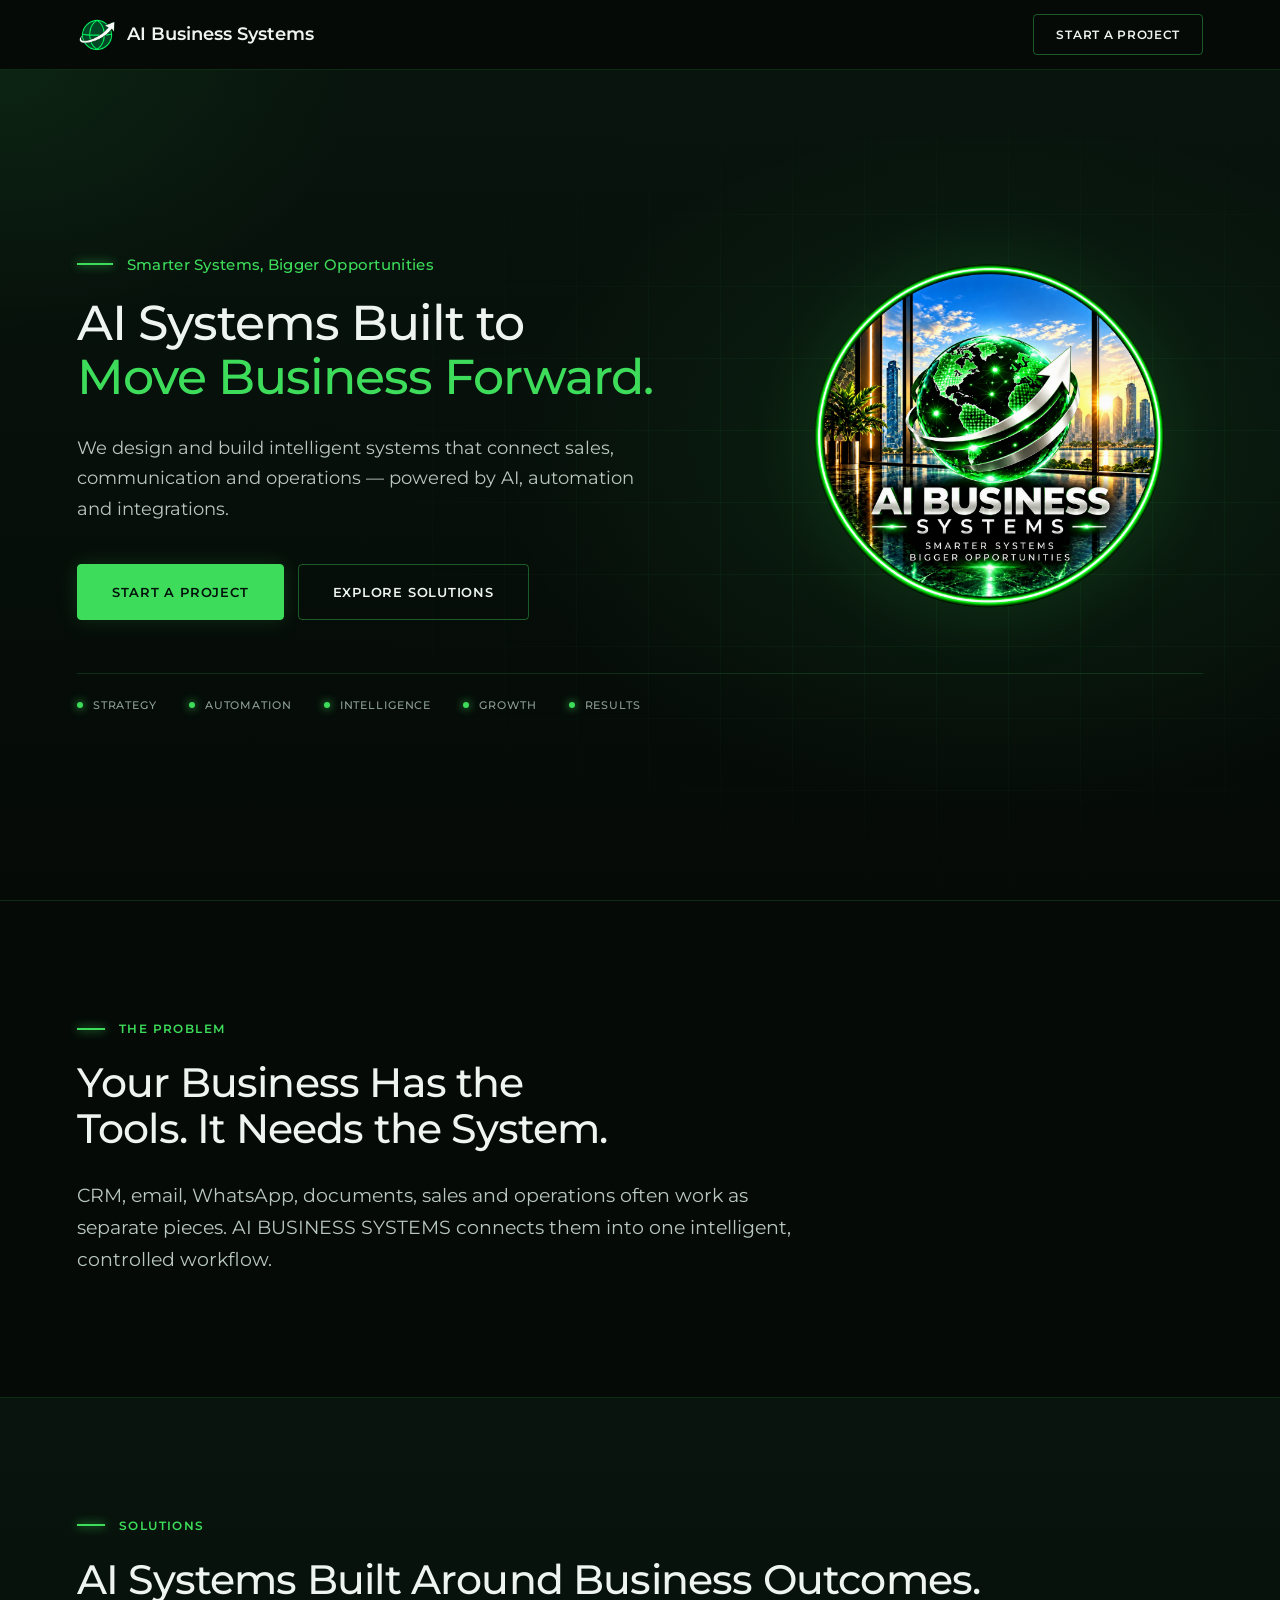
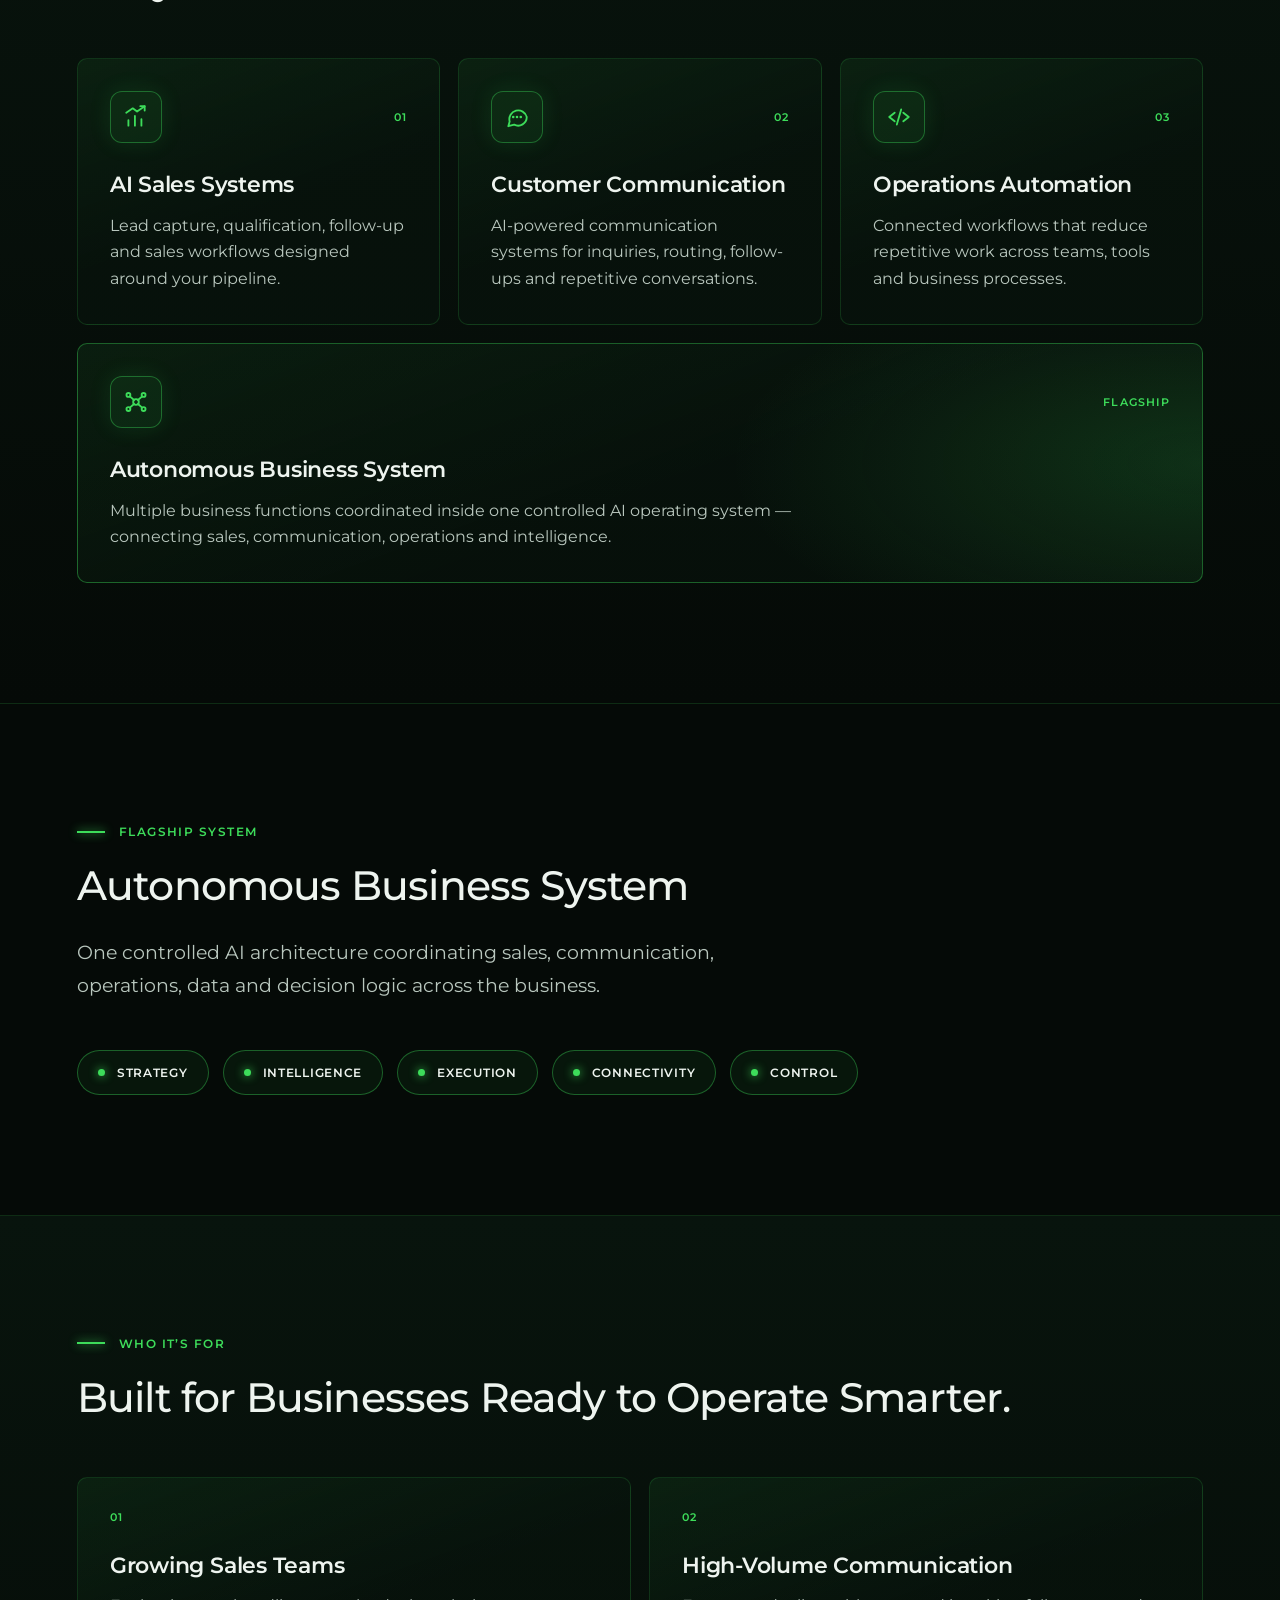
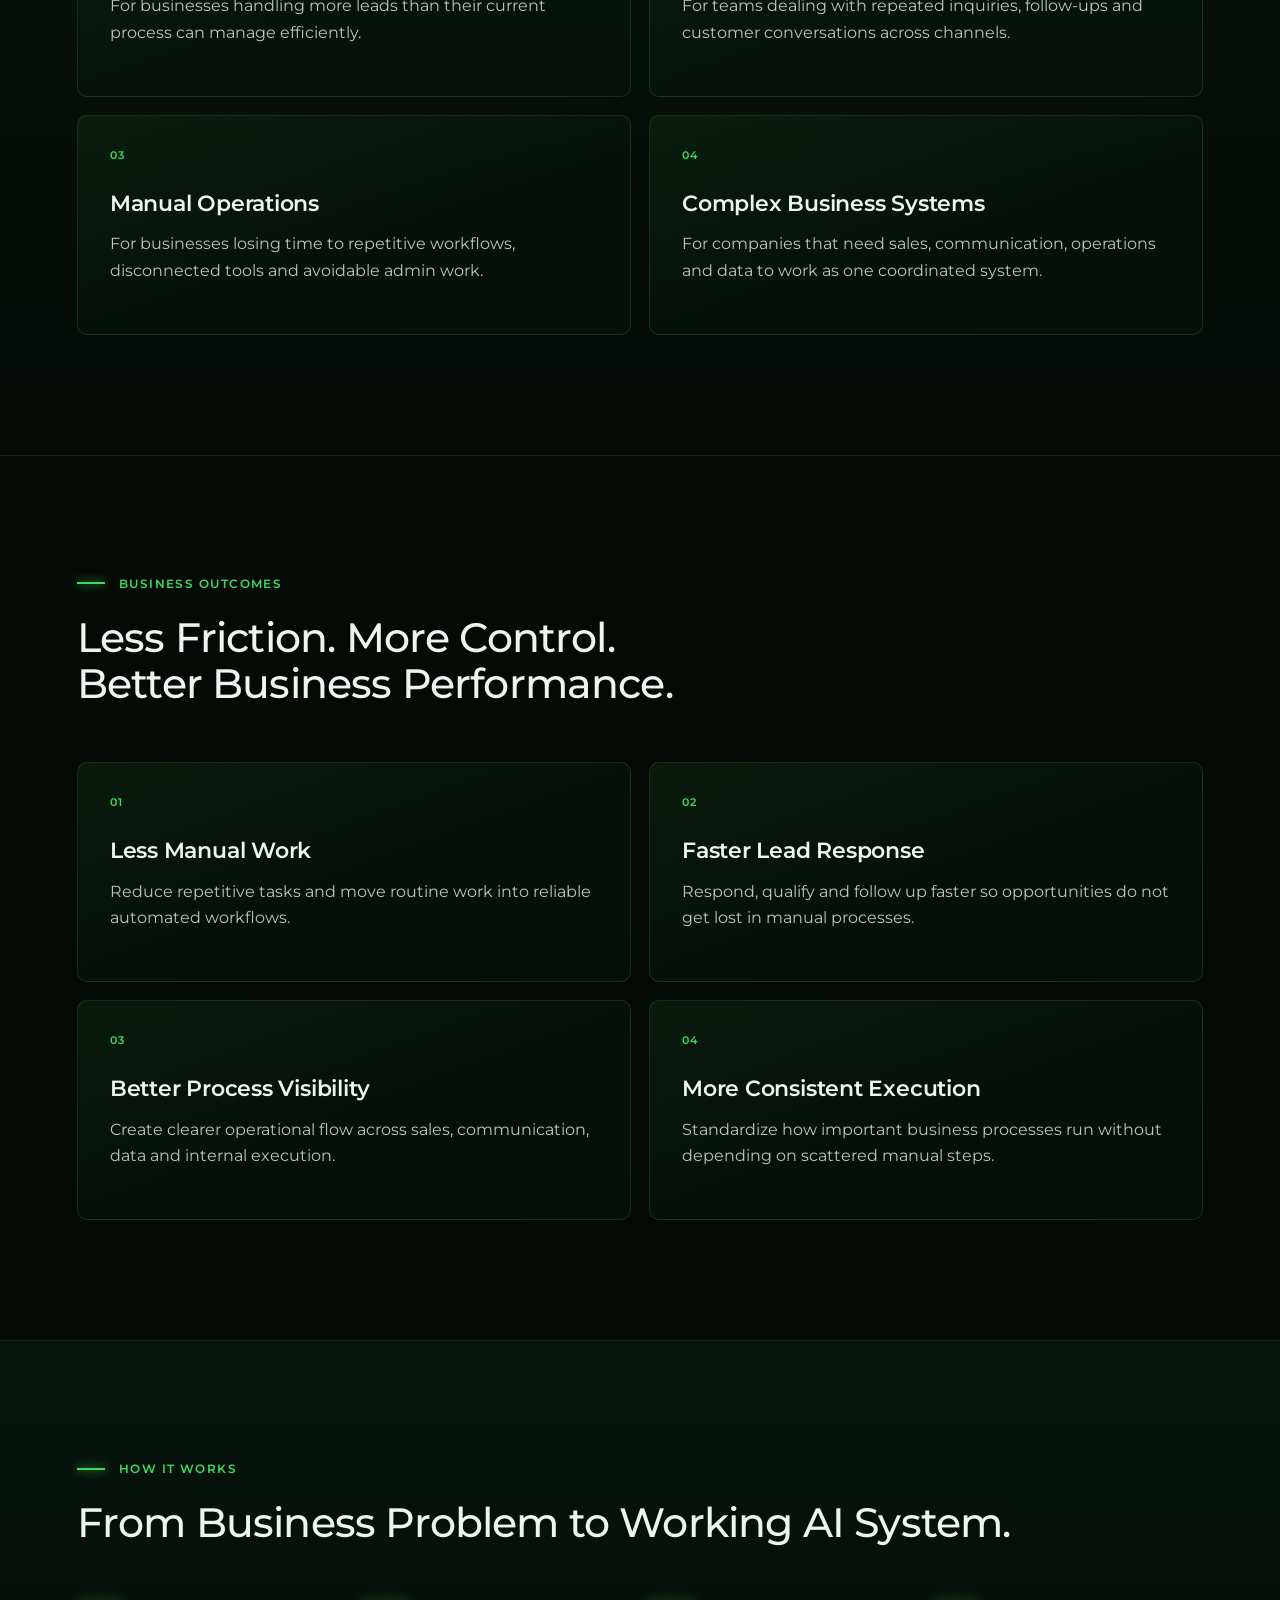
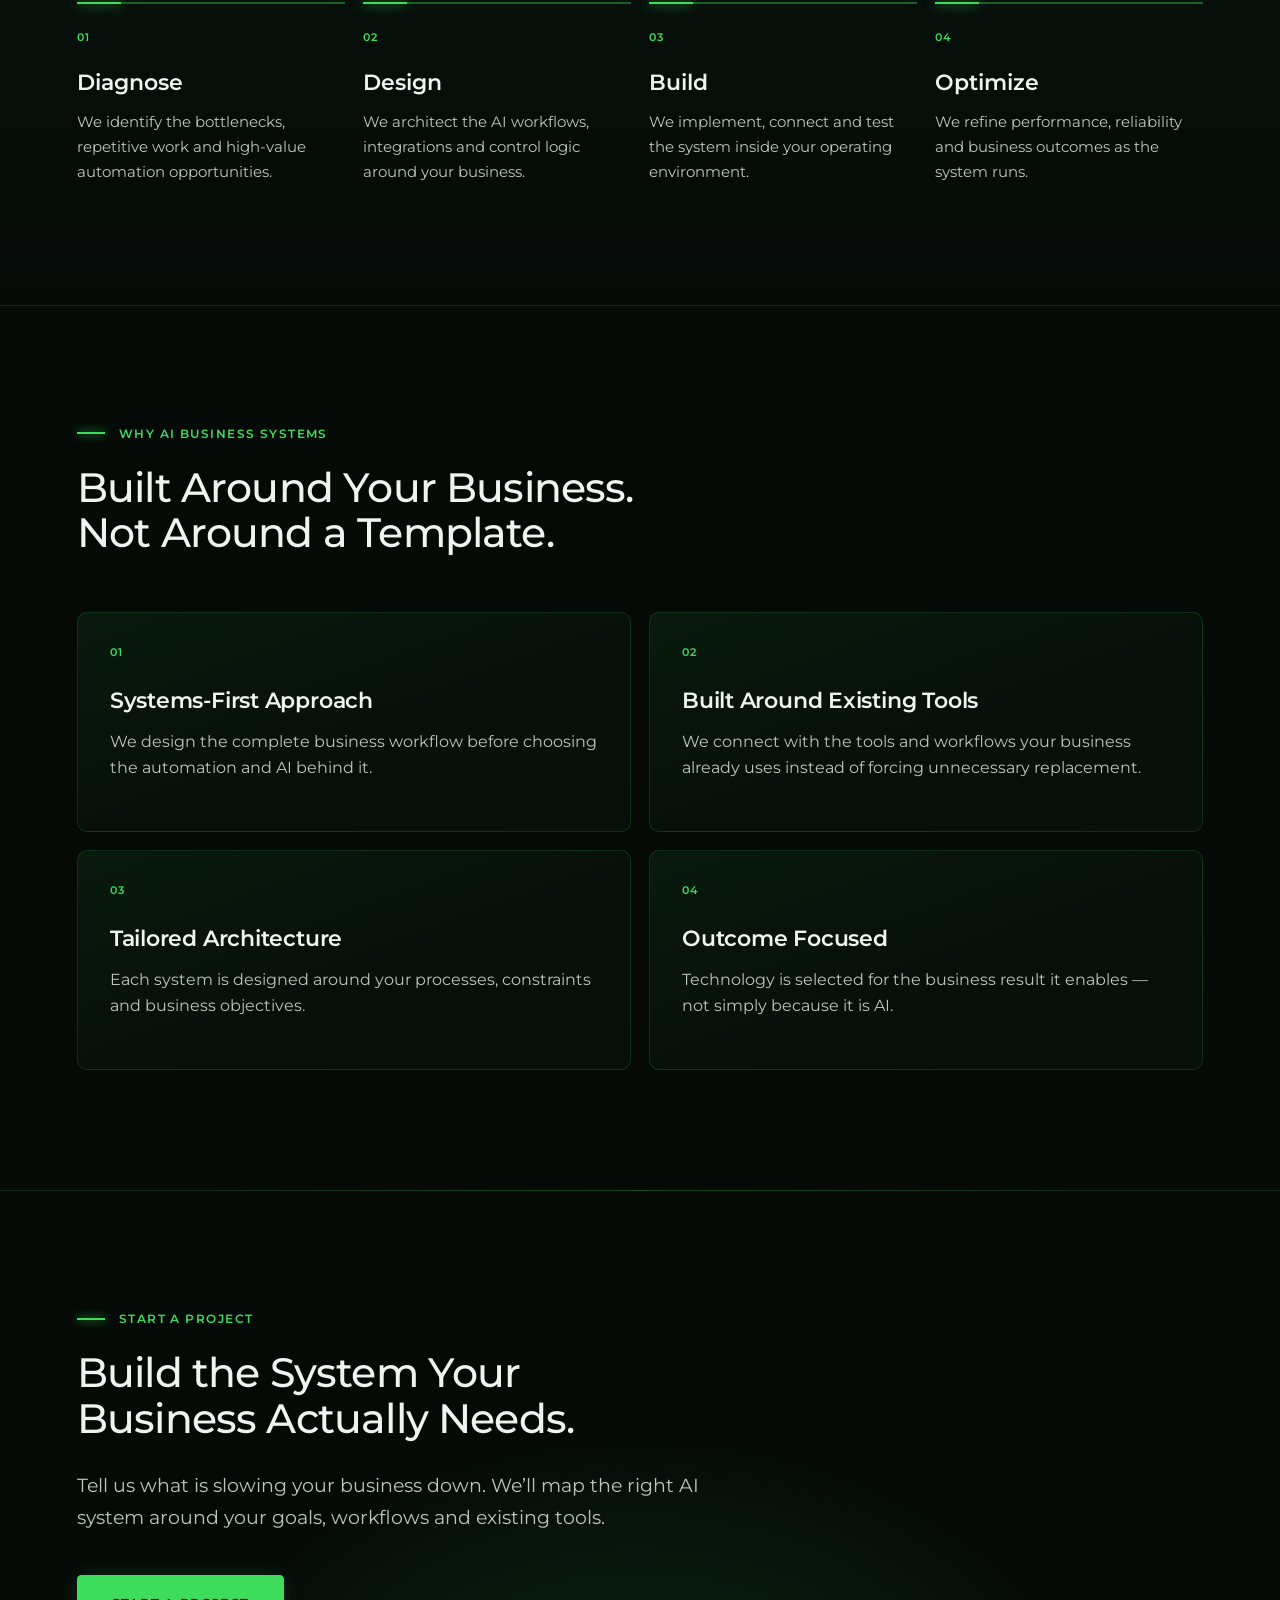
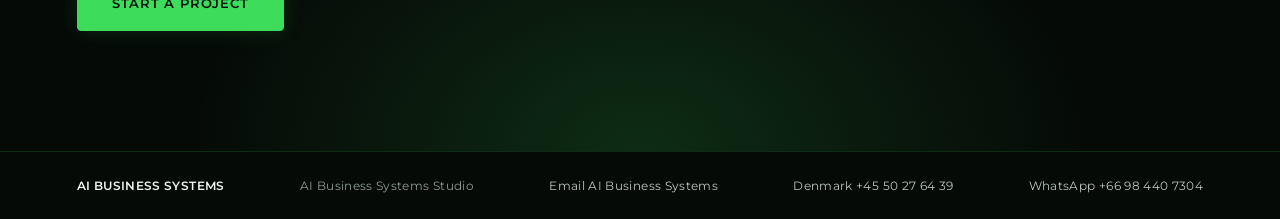
==== index.html @ 7e59ab21 "Rebrand main page to AI BUSINESS SYSTEMS - new header, hero, typography and card styling (Montserrat" ====
<!DOCTYPE html>
<html lang="en">
<head>
  <meta charset="UTF-8">
  <meta name="viewport" content="width=device-width, initial-scale=1.0">
<title>AI Business Systems</title>

<meta name="description" content="AI Business Systems designs and builds AI business systems for sales, communication and operations — combining automation, intelligence and integrations.">
  <link rel="icon" href="favicon.ico" sizes="16x16 32x32 48x48">
  <link rel="icon" type="image/png" sizes="32x32" href="favicon-32.png">
  <link rel="apple-touch-icon" sizes="180x180" href="apple-touch-icon.png">
<meta property="og:title" content="AI Business Systems">
<meta property="og:description" content="AI Business Systems designs and builds AI business systems for sales, communication and operations — combining automation, intelligence and integrations.">
<meta property="og:type" content="website">
<meta property="og:url" content="https://angletheory.studio/">
  <meta property="og:image" content="https://angletheory.studio/og-image.png">
  <meta property="og:image:width" content="1200">
  <meta property="og:image:height" content="630">
  <meta property="og:image:alt" content="AI Business Systems">
  <link rel="preconnect" href="https://fonts.googleapis.com">
  <link rel="preconnect" href="https://fonts.gstatic.com" crossorigin>
  <link rel="stylesheet" href="https://fonts.googleapis.com/css2?family=Montserrat:wght@400;500;600&display=swap">
  <style>
    :root {
      --bg: #050a07;
      --bg-2: #08140d;
      --text: #eef4ef;
      --muted: #b9c7be;
      --faint: #8c9d92;
      --accent: #3ddc5a;
      --accent-hover: #6cf08a;
      --on-accent: #04110a;
      --line: rgba(61, 220, 90, 0.16);
      --line-strong: rgba(61, 220, 90, 0.38);
      --card-bg: linear-gradient(160deg, rgba(61, 220, 90, 0.08), rgba(8, 20, 13, 0.55) 55%);
      --font: "Montserrat", Arial, Helvetica, sans-serif;
    }

    * {
      box-sizing: border-box;
      margin: 0;
      padding: 0;
    }

    html {
      scroll-behavior: smooth;
    }

    @media (prefers-reduced-motion: reduce) {
      html { scroll-behavior: auto; }
    }

    body {
      background: var(--bg);
      color: var(--text);
      font-family: var(--font);
      min-height: 100vh;
      overflow-x: hidden;
    }

    a:focus-visible {
      outline: 2px solid var(--accent);
      outline-offset: 3px;
    }

    .page {
      min-height: 100vh;
      display: flex;
      flex-direction: column;
    }

    /* ---------- header ---------- */
    header {
      width: 100%;
      display: flex;
      align-items: center;
      justify-content: space-between;
      gap: 16px;
      padding: 14px 6%;
      border-bottom: 1px solid var(--line);
      background: var(--bg);
    }

    .brand {
      display: flex;
      align-items: center;
      gap: 10px;
      text-decoration: none;
      color: var(--text);
    }

    .brand-mark {
      width: 40px;
      height: 40px;
      flex: none;
      display: block;
    }

    .brand-name {
      font-size: 18px;
      font-weight: 600;
      letter-spacing: 0;
      line-height: 1.2;
      white-space: nowrap;
    }

    .nav-link {
      color: var(--text);
      text-decoration: none;
      text-transform: uppercase;
      letter-spacing: 0.06em;
      font-size: 12px;
      font-weight: 600;
      padding: 12px 22px;
      border: 1px solid var(--line-strong);
      border-radius: 4px;
      white-space: nowrap;
      transition: color 0.2s ease, border-color 0.2s ease, box-shadow 0.2s ease;
    }

    .nav-link:hover {
      color: var(--accent);
      border-color: var(--accent);
      box-shadow: 0 0 18px rgba(61, 220, 90, 0.25);
    }

    /* ---------- hero ---------- */
    .hero {
      flex: 1;
      min-height: calc(100vh - 70px);
      display: flex;
      align-items: center;
      padding: 64px 6% 72px;
      position: relative;
      overflow: hidden;
      background:
        radial-gradient(55% 60% at 78% 48%, rgba(61, 220, 90, 0.1), transparent 70%),
        radial-gradient(40% 45% at 0% 0%, rgba(61, 220, 90, 0.08), transparent 70%),
        linear-gradient(180deg, var(--bg-2), var(--bg));
    }

    .hero::before {
      content: "";
      position: absolute;
      inset: 0;
      background-image:
        linear-gradient(var(--line) 1px, transparent 1px),
        linear-gradient(90deg, var(--line) 1px, transparent 1px);
      background-size: 72px 72px;
      opacity: 0.5;
      -webkit-mask-image: radial-gradient(70% 70% at 75% 50%, #000, transparent 75%);
      mask-image: radial-gradient(70% 70% at 75% 50%, #000, transparent 75%);
      pointer-events: none;
    }

    .hero-content {
      width: 100%;
      max-width: 1280px;
      margin: 0 auto;
      position: relative;
      z-index: 1;
      display: grid;
      grid-template-columns: minmax(0, 1.2fr) minmax(0, 0.8fr);
      gap: 48px 56px;
      align-items: center;
    }

    .eyebrow {
      display: flex;
      align-items: center;
      gap: 14px;
      color: var(--accent);
      letter-spacing: 0.02em;
      font-size: 15px;
      font-weight: 500;
      margin-bottom: 22px;
      text-wrap: balance;
    }

    .eyebrow::before {
      content: "";
      flex: none;
      width: 36px;
      height: 2px;
      background: var(--accent);
      box-shadow: 0 0 10px var(--accent);
    }

    h1 {
      max-width: 760px;
      font-size: clamp(32px, 3.8vw, 54px);
      line-height: 1.12;
      letter-spacing: -0.02em;
      font-weight: 500;
      text-wrap: balance;
    }

    h1 span {
      color: var(--accent);
    }

    .hero-text {
      max-width: 600px;
      margin-top: 28px;
      color: var(--muted);
      font-size: clamp(16px, 1.5vw, 18px);
      line-height: 1.7;
      text-wrap: pretty;
    }

    .actions {
      display: flex;
      flex-wrap: wrap;
      gap: 14px;
      margin-top: 40px;
    }

    .button {
      display: inline-flex;
      align-items: center;
      justify-content: center;
      min-height: 56px;
      padding: 0 34px;
      text-decoration: none;
      text-transform: uppercase;
      letter-spacing: 0.06em;
      font-size: 13px;
      font-weight: 600;
      border-radius: 4px;
      transition: 0.2s ease;
    }

    .button-primary {
      background: var(--accent);
      color: var(--on-accent);
      border: 1px solid var(--accent);
      box-shadow: 0 0 20px rgba(61, 220, 90, 0.16);
    }

    .button-primary:hover {
      background: var(--accent-hover);
      border-color: var(--accent-hover);
      box-shadow: 0 0 26px rgba(61, 220, 90, 0.26);
    }

    .button-secondary {
      color: var(--text);
      border: 1px solid var(--line-strong);
    }

    .button-secondary:hover {
      border-color: var(--accent);
      color: var(--accent);
    }

    .principles {
      grid-column: 1 / -1;
      padding-top: 24px;
      border-top: 1px solid var(--line);
      display: flex;
      flex-wrap: wrap;
      gap: 14px 32px;
      color: var(--faint);
      text-transform: uppercase;
      letter-spacing: 0.08em;
      font-size: 11px;
      font-weight: 500;
    }

    .principles span::before {
      content: "";
      display: inline-block;
      width: 6px;
      height: 6px;
      margin-right: 10px;
      border-radius: 50%;
      background: var(--accent);
      box-shadow: 0 0 8px var(--accent);
      vertical-align: 1px;
    }

    .hero-visual {
      display: flex;
      justify-content: center;
      align-items: center;
    }

    .hero-logo {
      width: 100%;
      height: auto;
      max-width: 375px;
      display: block;
      filter: drop-shadow(0 0 36px rgba(61, 220, 90, 0.12));
    }

    /* ---------- общие стили секций ---------- */
    .section {
      padding: 120px 6%;
      border-top: 1px solid var(--line);
      position: relative;
    }

    .section.alt {
      background: linear-gradient(180deg, var(--bg-2), var(--bg));
    }

    .inner {
      max-width: 1280px;
      margin: 0 auto;
    }

    .label {
      display: flex;
      align-items: center;
      gap: 14px;
      color: var(--accent);
      font-size: 12px;
      font-weight: 600;
      letter-spacing: 0.12em;
      text-transform: uppercase;
      margin-bottom: 24px;
    }

    .label::before {
      content: "";
      flex: none;
      width: 28px;
      height: 2px;
      background: var(--accent);
      box-shadow: 0 0 10px var(--accent);
    }

    h2 {
      max-width: 940px;
      font-size: clamp(28px, 3.2vw, 46px);
      line-height: 1.12;
      font-weight: 500;
      letter-spacing: -0.02em;
      text-wrap: balance;
    }

    .section h2 + .grid,
    .section h2 + .flow {
      margin-top: 56px;
    }

    .lead {
      max-width: 720px;
      margin-top: 28px;
      color: var(--muted);
      font-size: clamp(16px, 1.5vw, 19px);
      line-height: 1.7;
    }

    /* ---------- карточки ---------- */
    .grid {
      display: grid;
      gap: 18px;
    }

    .grid-2 { grid-template-columns: repeat(2, minmax(0, 1fr)); }
    .grid-3 { grid-template-columns: repeat(3, minmax(0, 1fr)); }
    .grid-4 { grid-template-columns: repeat(4, minmax(0, 1fr)); }

    .card {
      position: relative;
      display: flex;
      flex-direction: column;
      min-height: 220px;
      padding: 32px;
      background: var(--card-bg);
      border: 1px solid var(--line);
      border-radius: 10px;
      transition: border-color 0.25s ease, box-shadow 0.25s ease, transform 0.25s ease;
    }

    .card:hover {
      border-color: var(--line-strong);
      box-shadow: 0 0 36px rgba(61, 220, 90, 0.12);
      transform: translateY(-2px);
    }

    @media (prefers-reduced-motion: reduce) {
      .card:hover { transform: none; }
    }

    .card-top {
      display: flex;
      align-items: center;
      justify-content: space-between;
      gap: 12px;
    }

    .num {
      color: var(--accent);
      font-size: 11px;
      font-weight: 600;
      letter-spacing: 0.1em;
    }

    .icon {
      display: grid;
      place-items: center;
      width: 52px;
      height: 52px;
      border: 1px solid var(--line-strong);
      border-radius: 12px;
      color: var(--accent);
      background: rgba(61, 220, 90, 0.07);
      box-shadow: 0 0 22px rgba(61, 220, 90, 0.12);
    }

    .icon svg {
      width: 26px;
      height: 26px;
    }

    .card h3 {
      margin-top: 28px;
      font-size: 22px;
      font-weight: 600;
      letter-spacing: -0.01em;
      line-height: 1.25;
      text-wrap: balance;
    }

    .card p {
      margin-top: 14px;
      color: var(--muted);
      font-size: 16px;
      line-height: 1.65;
    }

    .card.flagship {
      grid-column: 1 / -1;
      min-height: 0;
      border-color: var(--line-strong);
      background:
        radial-gradient(60% 120% at 100% 50%, rgba(61, 220, 90, 0.16), transparent 70%),
        var(--card-bg);
    }

    .card.flagship p {
      max-width: 760px;
    }

    /* ---------- Flagship System ---------- */
    .flow {
      display: flex;
      flex-wrap: wrap;
      gap: 14px;
    }

    .flow span {
      display: inline-flex;
      align-items: center;
      gap: 12px;
      padding: 14px 20px;
      font-size: 12px;
      font-weight: 600;
      letter-spacing: 0.06em;
      text-transform: uppercase;
      border: 1px solid var(--line-strong);
      border-radius: 999px;
      background: rgba(61, 220, 90, 0.06);
    }

    .flow span::before {
      content: "";
      width: 7px;
      height: 7px;
      border-radius: 50%;
      background: var(--accent);
      box-shadow: 0 0 10px var(--accent);
    }

    /* ---------- How It Works ---------- */
    .step {
      padding-top: 22px;
      border-top: 2px solid var(--line-strong);
      position: relative;
    }

    .step::before {
      content: "";
      position: absolute;
      top: -2px;
      left: 0;
      width: 44px;
      height: 2px;
      background: var(--accent);
      box-shadow: 0 0 12px var(--accent);
    }

    .step h3 {
      margin-top: 24px;
      font-size: 22px;
      font-weight: 600;
    }

    .step p {
      margin-top: 14px;
      color: var(--muted);
      font-size: 15px;
      line-height: 1.65;
    }

    /* ---------- Start a Project ---------- */
    .final-cta {
      padding: 120px 6%;
      border-top: 1px solid var(--line);
      background:
        radial-gradient(50% 80% at 50% 100%, rgba(61, 220, 90, 0.16), transparent 70%),
        var(--bg);
    }

    .final-cta .lead {
      max-width: 680px;
    }

    .final-cta .button {
      margin-top: 40px;
    }

    /* ---------- footer ---------- */
    footer {
      display: flex;
      flex-wrap: wrap;
      justify-content: space-between;
      gap: 12px 28px;
      padding: 26px 6%;
      border-top: 1px solid var(--line);
      color: var(--faint);
      font-size: 12px;
      font-weight: 400;
      letter-spacing: 0.03em;
    }

    footer span:first-child {
      color: var(--text);
      font-weight: 600;
    }

    footer a {
      color: var(--muted);
      text-decoration: none;
      transition: color 0.2s ease;
    }

    footer a:hover {
      color: var(--accent);
    }

    /* ---------- планшет ---------- */
    @media (max-width: 1024px) {
      .grid-3,
      .grid-4 {
        grid-template-columns: repeat(2, minmax(0, 1fr));
      }

      .section,
      .final-cta {
        padding-top: 96px;
        padding-bottom: 96px;
      }
    }

    @media (max-width: 900px) {
      .hero {
        min-height: 0;
        padding: 64px 6% 72px;
      }

      .hero-content {
        grid-template-columns: 1fr;
        gap: 56px;
      }

      .hero-logo {
        max-width: 300px;
      }
    }

    /* ---------- телефон ---------- */
    @media (max-width: 640px) {
      .grid-2,
      .grid-3,
      .grid-4 {
        grid-template-columns: 1fr;
      }

      .card {
        min-height: 0;
        padding: 26px;
      }

      .section,
      .final-cta {
        padding: 72px 22px;
      }

      .section h2 + .grid,
      .section h2 + .flow {
        margin-top: 40px;
      }

      .step {
        padding-bottom: 12px;
      }
    }

    @media (max-width: 360px) {
      .nav-link {
        white-space: normal;
        text-align: center;
        line-height: 1.25;
        max-width: 92px;
      }
    }

    @media (max-width: 480px) {
      header {
        padding: 12px 18px;
        gap: 8px;
      }

      .brand-mark {
        width: 32px;
        height: 32px;
      }

      .brand {
        gap: 8px;
        min-width: 0;
      }

      .brand-name {
        font-size: 14px;
      }

      .nav-link {
        font-size: 11px;
        letter-spacing: 0.04em;
        padding: 9px 12px;
        min-height: 40px;
        display: inline-flex;
        align-items: center;
      }

      .hero {
        padding: 40px 22px 56px;
        align-items: flex-start;
      }

      h1 {
        font-size: clamp(28px, 8.4vw, 36px);
      }

      .hero-text {
        font-size: 17px;
      }

      .actions {
        flex-direction: column;
      }

      .button {
        width: 100%;
      }

      .principles {
        flex-direction: column;
        gap: 12px;
      }

      .flow span {
        padding: 12px 16px;
        font-size: 11px;
      }

      footer {
        padding: 22px;
        flex-direction: column;
      }
    }
  </style>
</head>
<body>

<div class="page">

  <header>
    <a class="brand" href="#" aria-label="AI Business Systems">
      <img class="brand-mark" src="header-symbol.png" alt="" width="40" height="40">
      <span class="brand-name">AI Business Systems</span>
    </a>

    <a class="nav-link" href="#start">Start a Project</a>
  </header>

  <main class="hero">
    <div class="hero-content">

      <div class="hero-copy">
        <div class="eyebrow">Smarter Systems, Bigger Opportunities</div>

        <h1>
          AI Systems Built to <span>Move Business Forward.</span>
        </h1>

        <p class="hero-text">
          We design and build intelligent systems that connect sales,
          communication and operations — powered by AI, automation and integrations.
        </p>

        <div class="actions">
          <a class="button button-primary" href="#start">
            Start a Project
          </a>

          <a class="button button-secondary" href="#solutions">
            Explore Solutions
          </a>
        </div>
      </div>

      <div class="hero-visual">
        <img class="hero-logo" src="hero-emblem.webp" alt="AI Business Systems" width="1254" height="1254" fetchpriority="high">
      </div>

      <div class="principles">
        <span>Strategy</span>
        <span>Automation</span>
        <span>Intelligence</span>
        <span>Growth</span>
        <span>Results</span>
      </div>

    </div>
  </main>

<section class="section">
  <div class="inner">
    <div class="label">THE PROBLEM</div>

    <h2>Your Business Has the Tools. It Needs the System.</h2>

    <p class="lead">
      CRM, email, WhatsApp, documents, sales and operations often work as
      separate pieces. AI BUSINESS SYSTEMS connects them into one intelligent,
      controlled workflow.
    </p>
  </div>
</section>

<section class="section alt" id="solutions">
  <div class="inner">
    <div class="label">SOLUTIONS</div>

    <h2>AI Systems Built Around Business Outcomes.</h2>

    <div class="grid grid-3">
      <div class="card">
        <div class="card-top">
          <span class="icon" aria-hidden="true">
            <svg viewBox="0 0 24 24" fill="none" stroke="currentColor" stroke-width="1.7" stroke-linecap="round" stroke-linejoin="round"><path d="M5 20v-5M11 20v-9M17 20v-6"/><path d="M3 8l6-4 4 3 7-5"/><path d="M16 2h4v4"/></svg>
          </span>
          <span class="num">01</span>
        </div>
        <h3>AI Sales Systems</h3>
        <p>Lead capture, qualification, follow-up and sales workflows designed around your pipeline.</p>
      </div>

      <div class="card">
        <div class="card-top">
          <span class="icon" aria-hidden="true">
            <svg viewBox="0 0 24 24" fill="none" stroke="currentColor" stroke-width="1.7" stroke-linecap="round" stroke-linejoin="round"><path d="M21 12a8 8 0 0 1-11.6 7.1L4 20.5l1.2-4.4A8 8 0 1 1 21 12z"/><path d="M8.5 12h.01M12 12h.01M15.5 12h.01" stroke-width="2.4"/></svg>
          </span>
          <span class="num">02</span>
        </div>
        <h3>Customer Communication</h3>
        <p>AI-powered communication systems for inquiries, routing, follow-ups and repetitive conversations.</p>
      </div>

      <div class="card">
        <div class="card-top">
          <span class="icon" aria-hidden="true">
            <svg viewBox="0 0 24 24" fill="none" stroke="currentColor" stroke-width="1.7" stroke-linecap="round" stroke-linejoin="round"><path d="M8 8l-5 4 5 4M16 8l5 4-5 4M14 5l-4 14"/></svg>
          </span>
          <span class="num">03</span>
        </div>
        <h3>Operations Automation</h3>
        <p>Connected workflows that reduce repetitive work across teams, tools and business processes.</p>
      </div>

      <div class="card flagship">
        <div class="card-top">
          <span class="icon" aria-hidden="true">
            <svg viewBox="0 0 24 24" fill="none" stroke="currentColor" stroke-width="1.7" stroke-linecap="round" stroke-linejoin="round"><circle cx="12" cy="12" r="2.6"/><circle cx="5" cy="5.5" r="1.8"/><circle cx="19" cy="5.5" r="1.8"/><circle cx="5" cy="18.5" r="1.8"/><circle cx="19" cy="18.5" r="1.8"/><path d="M10.2 10.2L6.3 6.8M13.8 10.2l3.9-3.4M10.2 13.8l-3.9 3.4M13.8 13.8l3.9 3.4"/></svg>
          </span>
          <span class="num">FLAGSHIP</span>
        </div>
        <h3>Autonomous Business System</h3>
        <p>Multiple business functions coordinated inside one controlled AI operating system — connecting sales,  communication, operations and intelligence.</p>
      </div>
    </div>
  </div>
</section>

<section class="section">
  <div class="inner">
    <div class="label">FLAGSHIP SYSTEM</div>

    <h2>Autonomous Business System</h2>

    <p class="lead">
      One controlled AI architecture coordinating sales, communication,
      operations, data and decision logic across the business.
    </p>

    <div class="flow" style="margin-top: 48px;">
      <span>Strategy</span>
      <span>Intelligence</span>
      <span>Execution</span>
      <span>Connectivity</span>
      <span>Control</span>
    </div>
  </div>
</section>

<section class="section alt">
  <div class="inner">
    <div class="label">WHO IT’S FOR</div>

    <h2>Built for Businesses Ready to Operate Smarter.</h2>

    <div class="grid grid-2">
      <div class="card">
        <span class="num">01</span>
        <h3>Growing Sales Teams</h3>
        <p>For businesses handling more leads than their current process can manage efficiently.</p>
      </div>

      <div class="card">
        <span class="num">02</span>
        <h3>High-Volume Communication</h3>
        <p>For teams dealing with repeated inquiries, follow-ups and customer conversations across channels.</p>
      </div>

      <div class="card">
        <span class="num">03</span>
        <h3>Manual Operations</h3>
        <p>For businesses losing time to repetitive workflows, disconnected tools and avoidable admin work.</p>
      </div>

      <div class="card">
        <span class="num">04</span>
        <h3>Complex Business Systems</h3>
        <p>For companies that need sales, communication, operations and data to work as one coordinated system.</p>
      </div>
    </div>
  </div>
</section>

<section class="section">
  <div class="inner">
    <div class="label">BUSINESS OUTCOMES</div>

    <h2>Less Friction. More Control. Better Business Performance.</h2>

    <div class="grid grid-2">
      <div class="card">
        <span class="num">01</span>
        <h3>Less Manual Work</h3>
        <p>Reduce repetitive tasks and move routine work into reliable automated workflows.</p>
      </div>

      <div class="card">
        <span class="num">02</span>
        <h3>Faster Lead Response</h3>
        <p>Respond, qualify and follow up faster so opportunities do not get lost in manual processes.</p>
      </div>

      <div class="card">
        <span class="num">03</span>
        <h3>Better Process Visibility</h3>
        <p>Create clearer operational flow across sales, communication, data and internal execution.</p>
      </div>

      <div class="card">
        <span class="num">04</span>
        <h3>More Consistent Execution</h3>
        <p>Standardize how important business processes run without depending on scattered manual steps.</p>
      </div>
    </div>
  </div>
</section>

<section class="section alt">
  <div class="inner">
    <div class="label">HOW IT WORKS</div>

    <h2>From Business Problem to Working AI System.</h2>

    <div class="grid grid-4">
      <div class="step">
        <span class="num">01</span>
        <h3>Diagnose</h3>
        <p>We identify the bottlenecks, repetitive work and high-value automation opportunities.</p>
      </div>

      <div class="step">
        <span class="num">02</span>
        <h3>Design</h3>
        <p>We architect the AI workflows, integrations and control logic around your business.</p>
      </div>

      <div class="step">
        <span class="num">03</span>
        <h3>Build</h3>
        <p>We implement, connect and test the system inside your operating environment.</p>
      </div>

      <div class="step">
        <span class="num">04</span>
        <h3>Optimize</h3>
        <p>We refine performance, reliability and business outcomes as the system runs.</p>
      </div>
    </div>
  </div>
</section>

<section class="section">
  <div class="inner">
    <div class="label">WHY AI BUSINESS SYSTEMS</div>

    <h2>Built Around Your Business. Not Around a Template.</h2>

    <div class="grid grid-2">
      <div class="card">
        <span class="num">01</span>
        <h3>Systems-First Approach</h3>
        <p>We design the complete business workflow before choosing the automation and AI behind it.</p>
      </div>

      <div class="card">
        <span class="num">02</span>
        <h3>Built Around Existing Tools</h3>
        <p>We connect with the tools and workflows your business already uses instead of forcing unnecessary replacement.</p>
      </div>

      <div class="card">
        <span class="num">03</span>
        <h3>Tailored Architecture</h3>
        <p>Each system is designed around your processes, constraints and business objectives.</p>
      </div>

      <div class="card">
        <span class="num">04</span>
        <h3>Outcome Focused</h3>
        <p>Technology is selected for the business result it enables — not simply because it is AI.</p>
      </div>
    </div>
  </div>
</section>

<section class="final-cta" id="start">
  <div class="inner">
    <div class="label">START A PROJECT</div>

    <h2>Build the System Your Business Actually Needs.</h2>

    <p class="lead">
      Tell us what is slowing your business down. We’ll map the right AI system around your goals, workflows and existing tools.
    </p>

    <a class="button button-primary" href="https://wa.me/66984407304">
      Start a Project
    </a>
  </div>
</section>

<footer>
  <span>AI BUSINESS SYSTEMS</span>
  <span>AI Business Systems Studio</span>
  <a href="mailto:b2b.volodymyr.thai@gmail.com">Email AI Business Systems</a>
  <a href="tel:+4550276439">Denmark +45 50 27 64 39</a>
  <a href="https://wa.me/66984407304">WhatsApp +66 98 440 7304</a>
</footer>

</div>

</body>
</html>
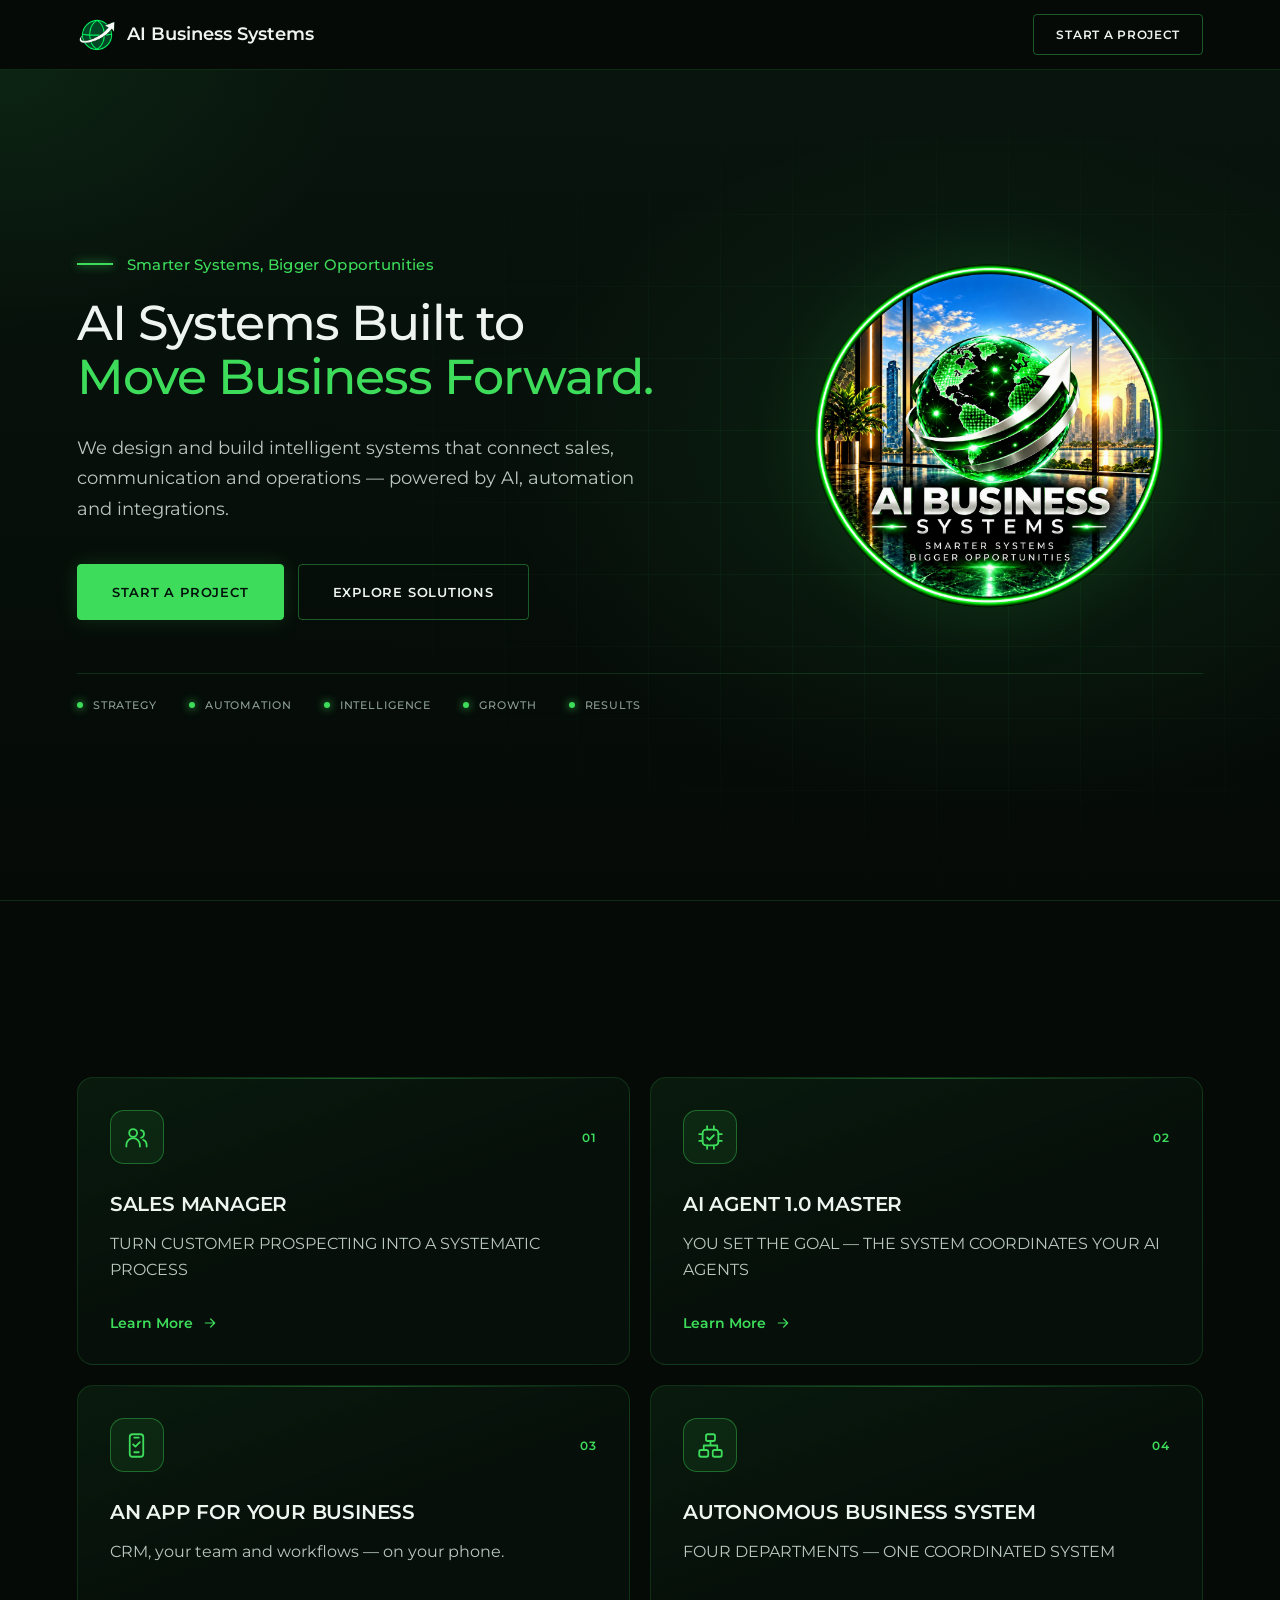
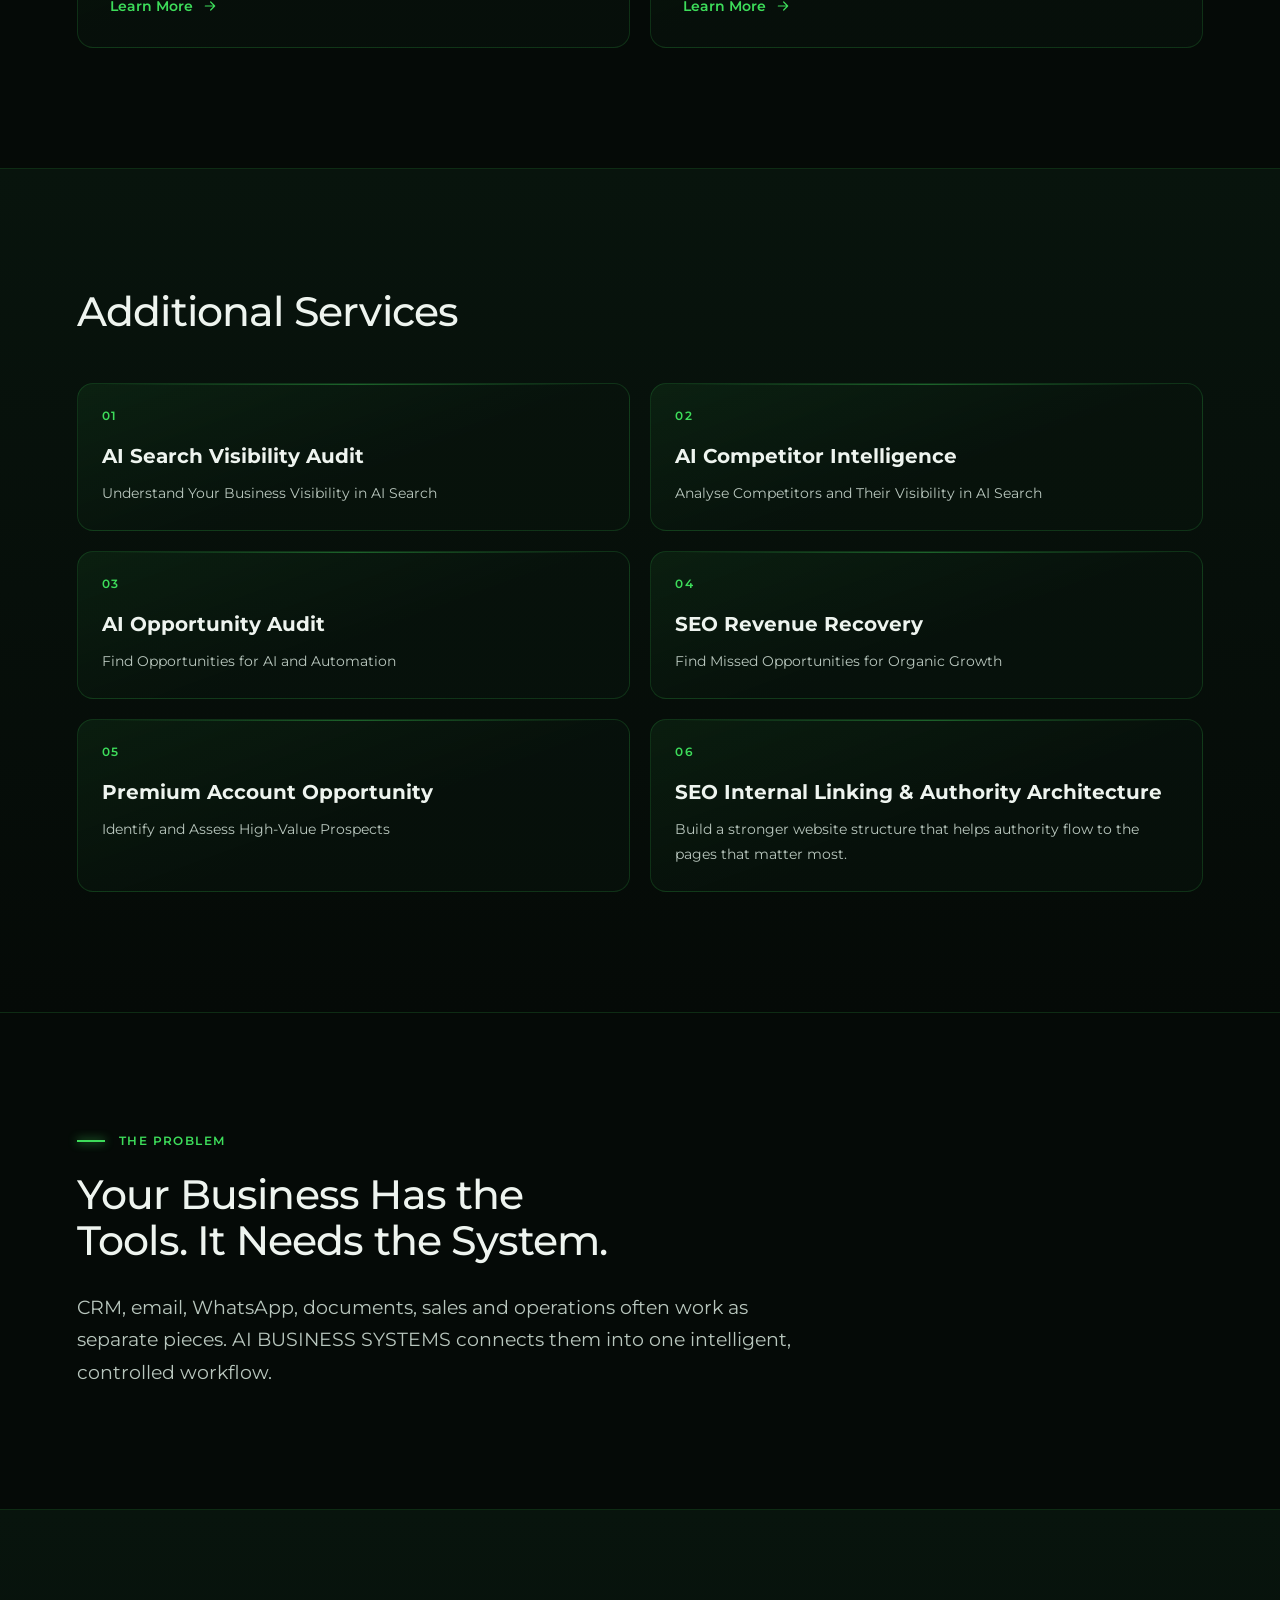
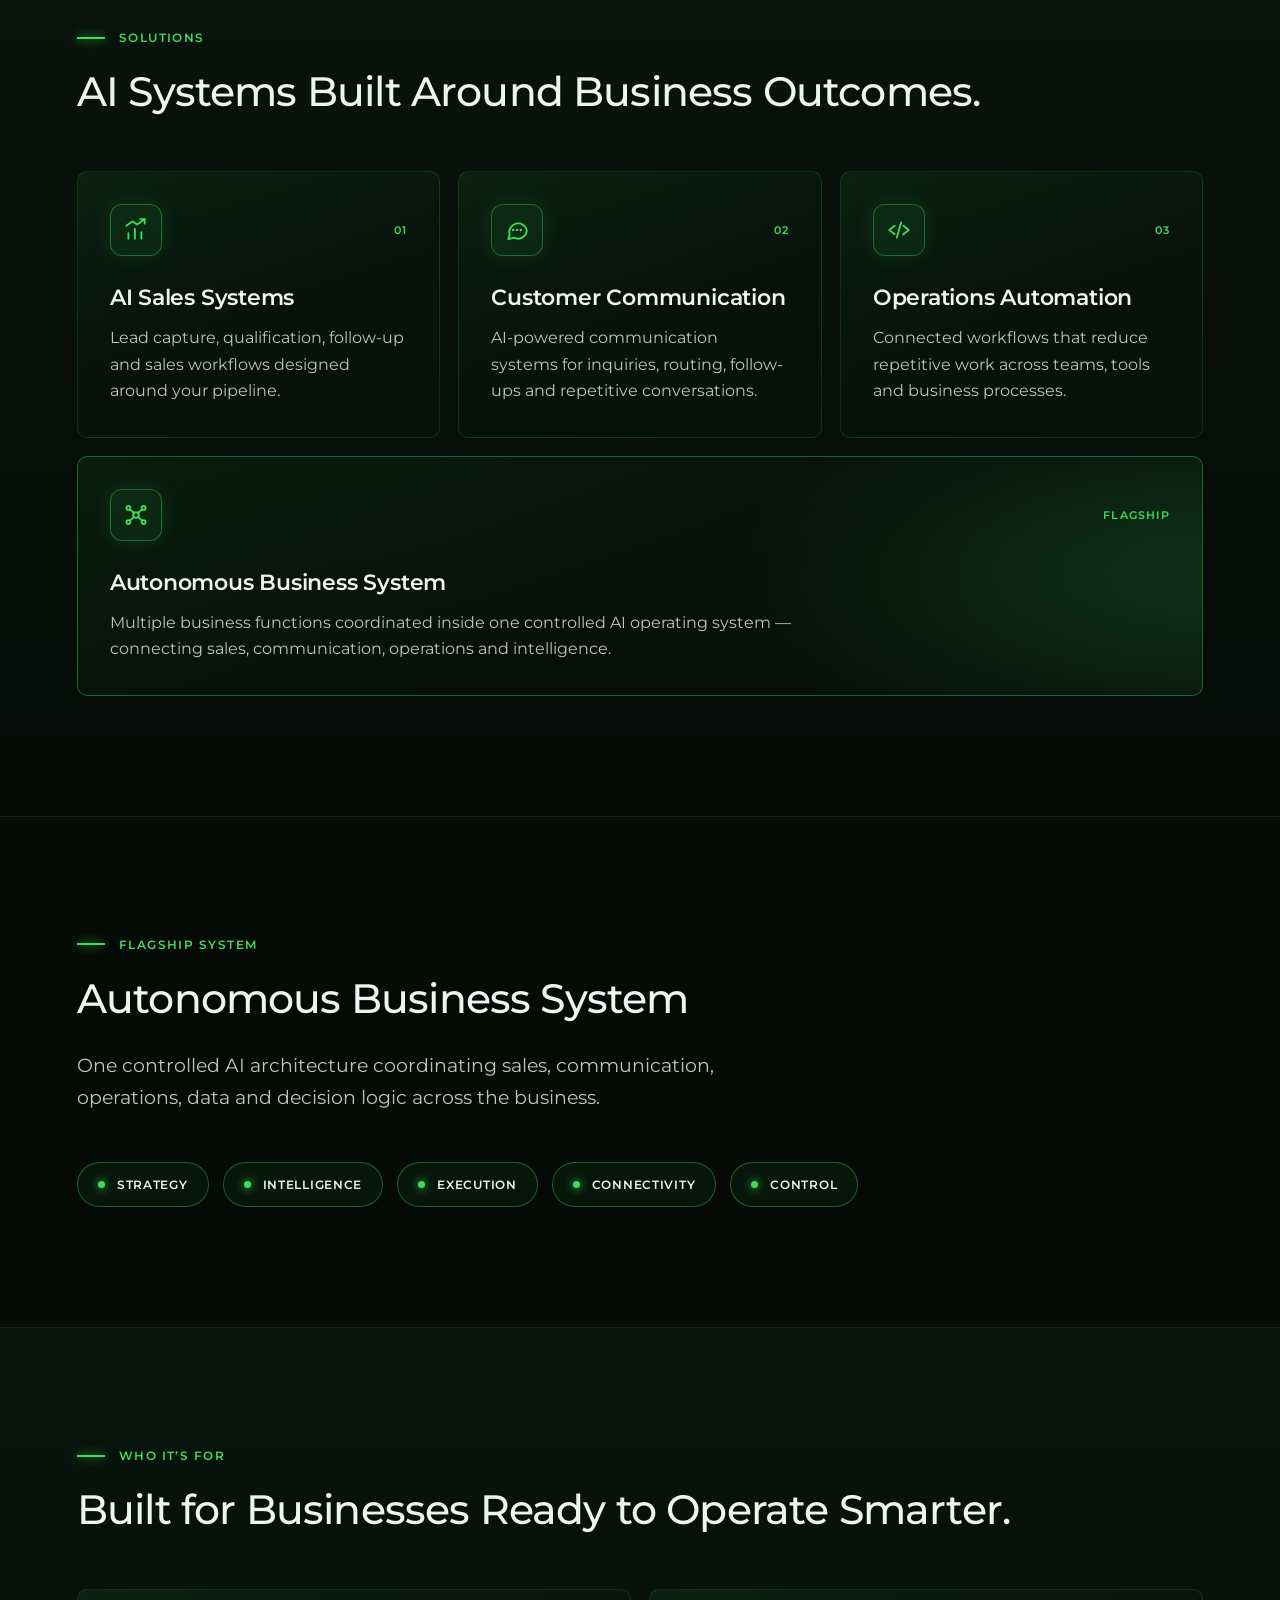
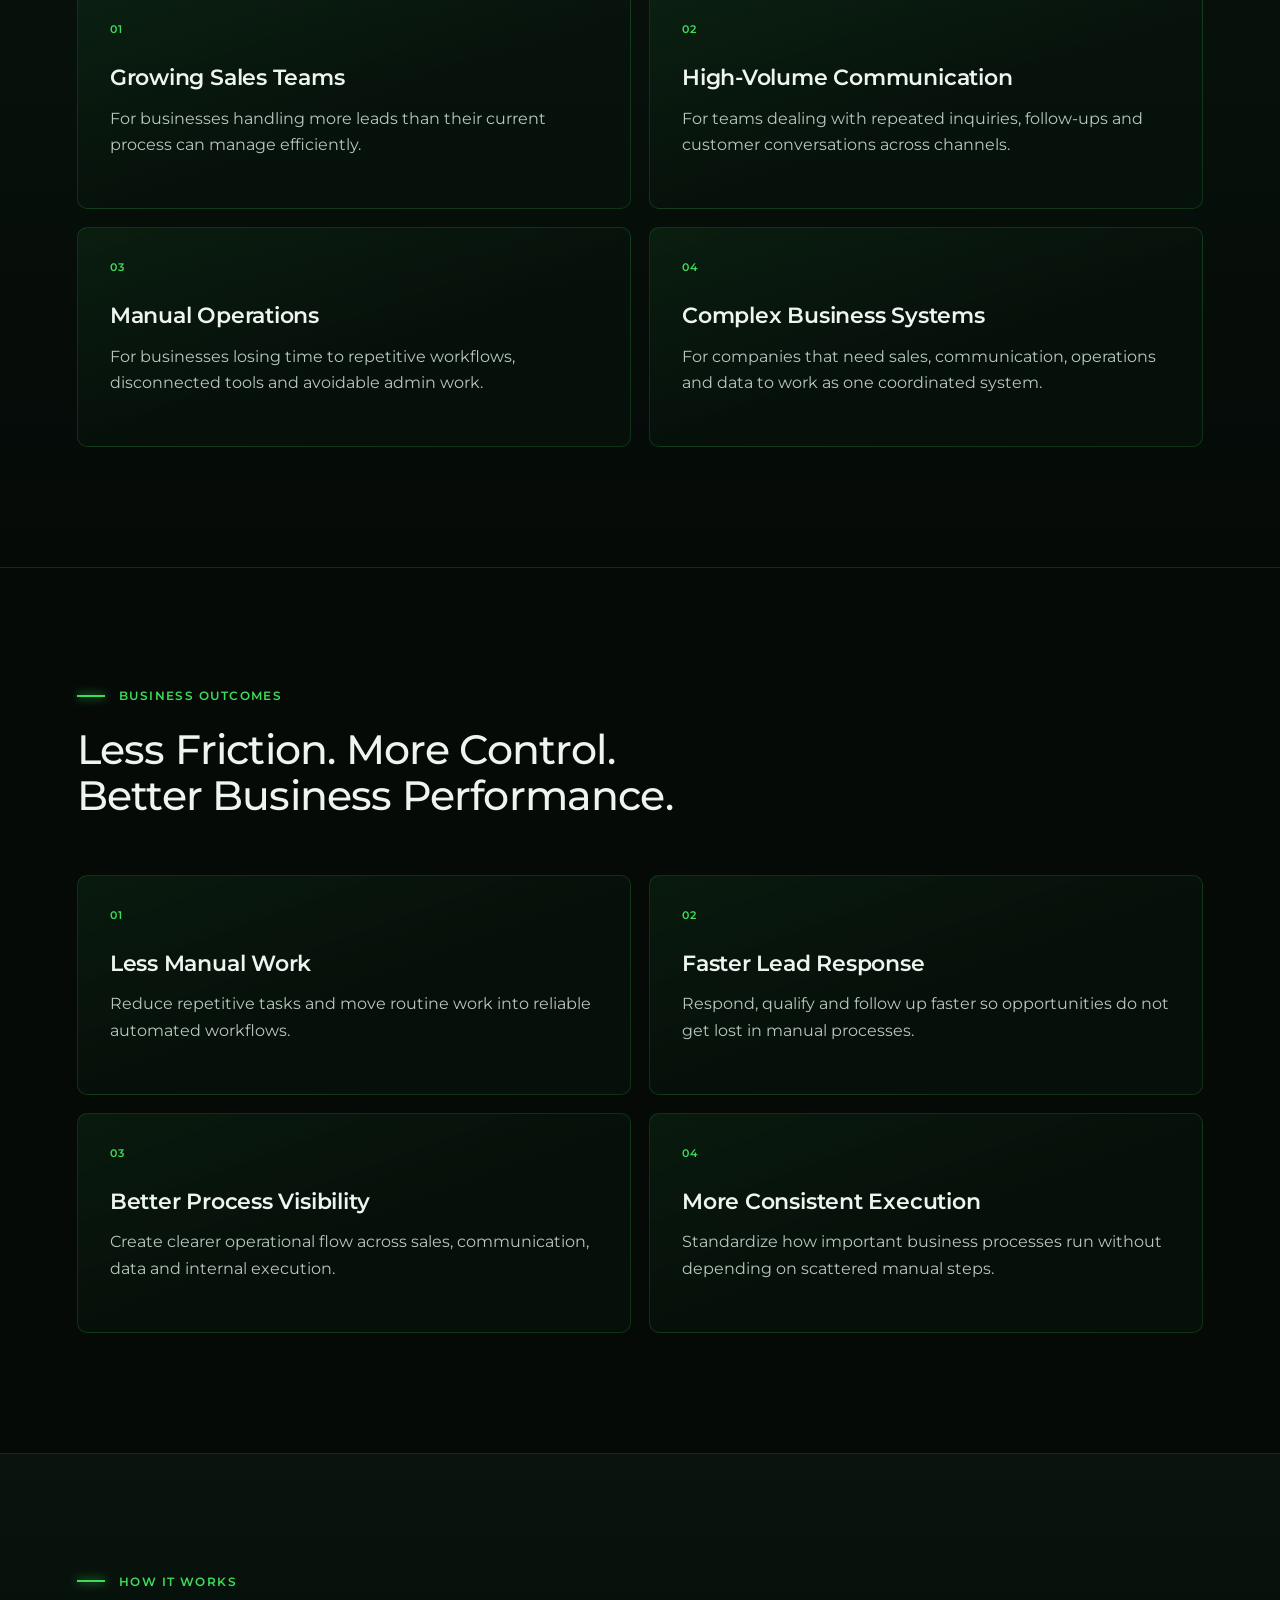
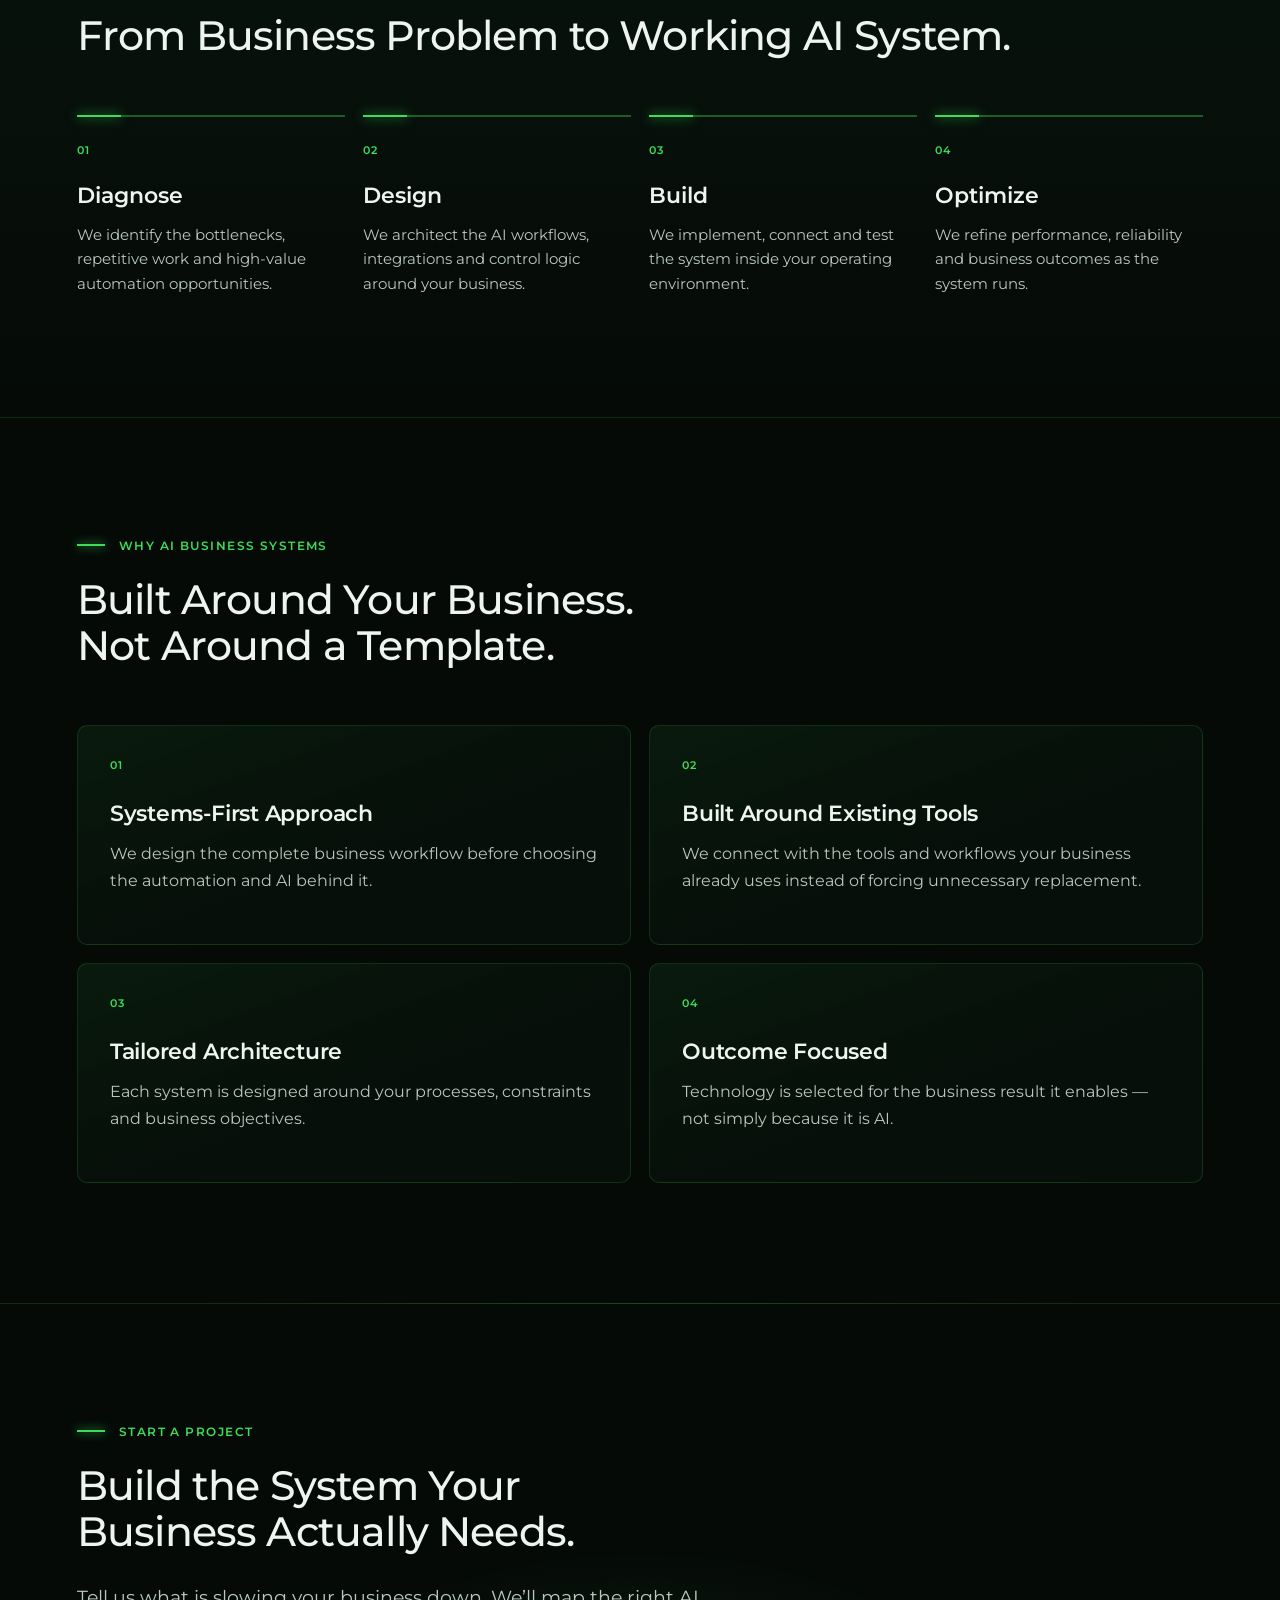
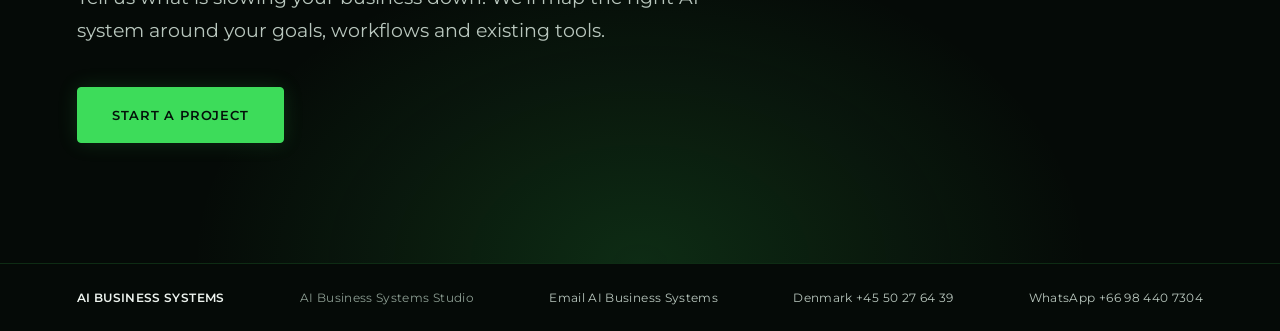
==== commit 825d80fd: "Improve homepage layout and add product and service blocks" ====
--- a/index.html
+++ b/index.html
@@ -1,994 +1,1323 @@
-<!DOCTYPE html>
+<!doctype html>
 <html lang="en">
-<head>
-  <meta charset="UTF-8">
-  <meta name="viewport" content="width=device-width, initial-scale=1.0">
-<title>AI Business Systems</title>
-
-<meta name="description" content="AI Business Systems designs and builds AI business systems for sales, communication and operations — combining automation, intelligence and integrations.">
-  <link rel="icon" href="favicon.ico" sizes="16x16 32x32 48x48">
-  <link rel="icon" type="image/png" sizes="32x32" href="favicon-32.png">
-  <link rel="apple-touch-icon" sizes="180x180" href="apple-touch-icon.png">
-<meta property="og:title" content="AI Business Systems">
-<meta property="og:description" content="AI Business Systems designs and builds AI business systems for sales, communication and operations — combining automation, intelligence and integrations.">
-<meta property="og:type" content="website">
-<meta property="og:url" content="https://angletheory.studio/">
-  <meta property="og:image" content="https://angletheory.studio/og-image.png">
-  <meta property="og:image:width" content="1200">
-  <meta property="og:image:height" content="630">
-  <meta property="og:image:alt" content="AI Business Systems">
-  <link rel="preconnect" href="https://fonts.googleapis.com">
-  <link rel="preconnect" href="https://fonts.gstatic.com" crossorigin>
-  <link rel="stylesheet" href="https://fonts.googleapis.com/css2?family=Montserrat:wght@400;500;600&display=swap">
-  <style>
-    :root {
-      --bg: #050a07;
-      --bg-2: #08140d;
-      --text: #eef4ef;
-      --muted: #b9c7be;
-      --faint: #8c9d92;
-      --accent: #3ddc5a;
-      --accent-hover: #6cf08a;
-      --on-accent: #04110a;
-      --line: rgba(61, 220, 90, 0.16);
-      --line-strong: rgba(61, 220, 90, 0.38);
-      --card-bg: linear-gradient(160deg, rgba(61, 220, 90, 0.08), rgba(8, 20, 13, 0.55) 55%);
-      --font: "Montserrat", Arial, Helvetica, sans-serif;
-    }
-
-    * {
-      box-sizing: border-box;
-      margin: 0;
-      padding: 0;
-    }
-
-    html {
-      scroll-behavior: smooth;
-    }
-
-    @media (prefers-reduced-motion: reduce) {
-      html { scroll-behavior: auto; }
-    }
-
-    body {
-      background: var(--bg);
-      color: var(--text);
-      font-family: var(--font);
-      min-height: 100vh;
-      overflow-x: hidden;
-    }
-
-    a:focus-visible {
-      outline: 2px solid var(--accent);
-      outline-offset: 3px;
-    }
-
-    .page {
-      min-height: 100vh;
-      display: flex;
-      flex-direction: column;
-    }
-
-    /* ---------- header ---------- */
-    header {
-      width: 100%;
-      display: flex;
-      align-items: center;
-      justify-content: space-between;
-      gap: 16px;
-      padding: 14px 6%;
-      border-bottom: 1px solid var(--line);
-      background: var(--bg);
-    }
-
-    .brand {
-      display: flex;
-      align-items: center;
-      gap: 10px;
-      text-decoration: none;
-      color: var(--text);
-    }
-
-    .brand-mark {
-      width: 40px;
-      height: 40px;
-      flex: none;
-      display: block;
-    }
-
-    .brand-name {
-      font-size: 18px;
-      font-weight: 600;
-      letter-spacing: 0;
-      line-height: 1.2;
-      white-space: nowrap;
-    }
-
-    .nav-link {
-      color: var(--text);
-      text-decoration: none;
-      text-transform: uppercase;
-      letter-spacing: 0.06em;
-      font-size: 12px;
-      font-weight: 600;
-      padding: 12px 22px;
-      border: 1px solid var(--line-strong);
-      border-radius: 4px;
-      white-space: nowrap;
-      transition: color 0.2s ease, border-color 0.2s ease, box-shadow 0.2s ease;
-    }
-
-    .nav-link:hover {
-      color: var(--accent);
-      border-color: var(--accent);
-      box-shadow: 0 0 18px rgba(61, 220, 90, 0.25);
-    }
-
-    /* ---------- hero ---------- */
-    .hero {
-      flex: 1;
-      min-height: calc(100vh - 70px);
-      display: flex;
-      align-items: center;
-      padding: 64px 6% 72px;
-      position: relative;
-      overflow: hidden;
-      background:
-        radial-gradient(55% 60% at 78% 48%, rgba(61, 220, 90, 0.1), transparent 70%),
-        radial-gradient(40% 45% at 0% 0%, rgba(61, 220, 90, 0.08), transparent 70%),
-        linear-gradient(180deg, var(--bg-2), var(--bg));
-    }
-
-    .hero::before {
-      content: "";
-      position: absolute;
-      inset: 0;
-      background-image:
-        linear-gradient(var(--line) 1px, transparent 1px),
-        linear-gradient(90deg, var(--line) 1px, transparent 1px);
-      background-size: 72px 72px;
-      opacity: 0.5;
-      -webkit-mask-image: radial-gradient(70% 70% at 75% 50%, #000, transparent 75%);
-      mask-image: radial-gradient(70% 70% at 75% 50%, #000, transparent 75%);
-      pointer-events: none;
-    }
-
-    .hero-content {
-      width: 100%;
-      max-width: 1280px;
-      margin: 0 auto;
-      position: relative;
-      z-index: 1;
-      display: grid;
-      grid-template-columns: minmax(0, 1.2fr) minmax(0, 0.8fr);
-      gap: 48px 56px;
-      align-items: center;
-    }
-
-    .eyebrow {
-      display: flex;
-      align-items: center;
-      gap: 14px;
-      color: var(--accent);
-      letter-spacing: 0.02em;
-      font-size: 15px;
-      font-weight: 500;
-      margin-bottom: 22px;
-      text-wrap: balance;
-    }
-
-    .eyebrow::before {
-      content: "";
-      flex: none;
-      width: 36px;
-      height: 2px;
-      background: var(--accent);
-      box-shadow: 0 0 10px var(--accent);
-    }
-
-    h1 {
-      max-width: 760px;
-      font-size: clamp(32px, 3.8vw, 54px);
-      line-height: 1.12;
-      letter-spacing: -0.02em;
-      font-weight: 500;
-      text-wrap: balance;
-    }
-
-    h1 span {
-      color: var(--accent);
-    }
-
-    .hero-text {
-      max-width: 600px;
-      margin-top: 28px;
-      color: var(--muted);
-      font-size: clamp(16px, 1.5vw, 18px);
-      line-height: 1.7;
-      text-wrap: pretty;
-    }
-
-    .actions {
-      display: flex;
-      flex-wrap: wrap;
-      gap: 14px;
-      margin-top: 40px;
-    }
-
-    .button {
-      display: inline-flex;
-      align-items: center;
-      justify-content: center;
-      min-height: 56px;
-      padding: 0 34px;
-      text-decoration: none;
-      text-transform: uppercase;
-      letter-spacing: 0.06em;
-      font-size: 13px;
-      font-weight: 600;
-      border-radius: 4px;
-      transition: 0.2s ease;
-    }
-
-    .button-primary {
-      background: var(--accent);
-      color: var(--on-accent);
-      border: 1px solid var(--accent);
-      box-shadow: 0 0 20px rgba(61, 220, 90, 0.16);
-    }
-
-    .button-primary:hover {
-      background: var(--accent-hover);
-      border-color: var(--accent-hover);
-      box-shadow: 0 0 26px rgba(61, 220, 90, 0.26);
-    }
-
-    .button-secondary {
-      color: var(--text);
-      border: 1px solid var(--line-strong);
-    }
-
-    .button-secondary:hover {
-      border-color: var(--accent);
-      color: var(--accent);
-    }
-
-    .principles {
-      grid-column: 1 / -1;
-      padding-top: 24px;
-      border-top: 1px solid var(--line);
-      display: flex;
-      flex-wrap: wrap;
-      gap: 14px 32px;
-      color: var(--faint);
-      text-transform: uppercase;
-      letter-spacing: 0.08em;
-      font-size: 11px;
-      font-weight: 500;
-    }
-
-    .principles span::before {
-      content: "";
-      display: inline-block;
-      width: 6px;
-      height: 6px;
-      margin-right: 10px;
-      border-radius: 50%;
-      background: var(--accent);
-      box-shadow: 0 0 8px var(--accent);
-      vertical-align: 1px;
-    }
-
-    .hero-visual {
-      display: flex;
-      justify-content: center;
-      align-items: center;
-    }
-
-    .hero-logo {
-      width: 100%;
-      height: auto;
-      max-width: 375px;
-      display: block;
-      filter: drop-shadow(0 0 36px rgba(61, 220, 90, 0.12));
-    }
-
-    /* ---------- общие стили секций ---------- */
-    .section {
-      padding: 120px 6%;
-      border-top: 1px solid var(--line);
-      position: relative;
-    }
-
-    .section.alt {
-      background: linear-gradient(180deg, var(--bg-2), var(--bg));
-    }
-
-    .inner {
-      max-width: 1280px;
-      margin: 0 auto;
-    }
-
-    .label {
-      display: flex;
-      align-items: center;
-      gap: 14px;
-      color: var(--accent);
-      font-size: 12px;
-      font-weight: 600;
-      letter-spacing: 0.12em;
-      text-transform: uppercase;
-      margin-bottom: 24px;
-    }
-
-    .label::before {
-      content: "";
-      flex: none;
-      width: 28px;
-      height: 2px;
-      background: var(--accent);
-      box-shadow: 0 0 10px var(--accent);
-    }
-
-    h2 {
-      max-width: 940px;
-      font-size: clamp(28px, 3.2vw, 46px);
-      line-height: 1.12;
-      font-weight: 500;
-      letter-spacing: -0.02em;
-      text-wrap: balance;
-    }
-
-    .section h2 + .grid,
-    .section h2 + .flow {
-      margin-top: 56px;
-    }
-
-    .lead {
-      max-width: 720px;
-      margin-top: 28px;
-      color: var(--muted);
-      font-size: clamp(16px, 1.5vw, 19px);
-      line-height: 1.7;
-    }
-
-    /* ---------- карточки ---------- */
-    .grid {
-      display: grid;
-      gap: 18px;
-    }
-
-    .grid-2 { grid-template-columns: repeat(2, minmax(0, 1fr)); }
-    .grid-3 { grid-template-columns: repeat(3, minmax(0, 1fr)); }
-    .grid-4 { grid-template-columns: repeat(4, minmax(0, 1fr)); }
-
-    .card {
-      position: relative;
-      display: flex;
-      flex-direction: column;
-      min-height: 220px;
-      padding: 32px;
-      background: var(--card-bg);
-      border: 1px solid var(--line);
-      border-radius: 10px;
-      transition: border-color 0.25s ease, box-shadow 0.25s ease, transform 0.25s ease;
-    }
-
-    .card:hover {
-      border-color: var(--line-strong);
-      box-shadow: 0 0 36px rgba(61, 220, 90, 0.12);
-      transform: translateY(-2px);
-    }
-
-    @media (prefers-reduced-motion: reduce) {
-      .card:hover { transform: none; }
-    }
-
-    .card-top {
-      display: flex;
-      align-items: center;
-      justify-content: space-between;
-      gap: 12px;
-    }
-
-    .num {
-      color: var(--accent);
-      font-size: 11px;
-      font-weight: 600;
-      letter-spacing: 0.1em;
-    }
-
-    .icon {
-      display: grid;
-      place-items: center;
-      width: 52px;
-      height: 52px;
-      border: 1px solid var(--line-strong);
-      border-radius: 12px;
-      color: var(--accent);
-      background: rgba(61, 220, 90, 0.07);
-      box-shadow: 0 0 22px rgba(61, 220, 90, 0.12);
-    }
-
-    .icon svg {
-      width: 26px;
-      height: 26px;
-    }
-
-    .card h3 {
-      margin-top: 28px;
-      font-size: 22px;
-      font-weight: 600;
-      letter-spacing: -0.01em;
-      line-height: 1.25;
-      text-wrap: balance;
-    }
-
-    .card p {
-      margin-top: 14px;
-      color: var(--muted);
-      font-size: 16px;
-      line-height: 1.65;
-    }
-
-    .card.flagship {
-      grid-column: 1 / -1;
-      min-height: 0;
-      border-color: var(--line-strong);
-      background:
-        radial-gradient(60% 120% at 100% 50%, rgba(61, 220, 90, 0.16), transparent 70%),
-        var(--card-bg);
-    }
-
-    .card.flagship p {
-      max-width: 760px;
-    }
-
-    /* ---------- Flagship System ---------- */
-    .flow {
-      display: flex;
-      flex-wrap: wrap;
-      gap: 14px;
-    }
-
-    .flow span {
-      display: inline-flex;
-      align-items: center;
-      gap: 12px;
-      padding: 14px 20px;
-      font-size: 12px;
-      font-weight: 600;
-      letter-spacing: 0.06em;
-      text-transform: uppercase;
-      border: 1px solid var(--line-strong);
-      border-radius: 999px;
-      background: rgba(61, 220, 90, 0.06);
-    }
-
-    .flow span::before {
-      content: "";
-      width: 7px;
-      height: 7px;
-      border-radius: 50%;
-      background: var(--accent);
-      box-shadow: 0 0 10px var(--accent);
-    }
-
-    /* ---------- How It Works ---------- */
-    .step {
-      padding-top: 22px;
-      border-top: 2px solid var(--line-strong);
-      position: relative;
-    }
-
-    .step::before {
-      content: "";
-      position: absolute;
-      top: -2px;
-      left: 0;
-      width: 44px;
-      height: 2px;
-      background: var(--accent);
-      box-shadow: 0 0 12px var(--accent);
-    }
-
-    .step h3 {
-      margin-top: 24px;
-      font-size: 22px;
-      font-weight: 600;
-    }
-
-    .step p {
-      margin-top: 14px;
-      color: var(--muted);
-      font-size: 15px;
-      line-height: 1.65;
-    }
-
-    /* ---------- Start a Project ---------- */
-    .final-cta {
-      padding: 120px 6%;
-      border-top: 1px solid var(--line);
-      background:
-        radial-gradient(50% 80% at 50% 100%, rgba(61, 220, 90, 0.16), transparent 70%),
-        var(--bg);
-    }
-
-    .final-cta .lead {
-      max-width: 680px;
-    }
-
-    .final-cta .button {
-      margin-top: 40px;
-    }
-
-    /* ---------- footer ---------- */
-    footer {
-      display: flex;
-      flex-wrap: wrap;
-      justify-content: space-between;
-      gap: 12px 28px;
-      padding: 26px 6%;
-      border-top: 1px solid var(--line);
-      color: var(--faint);
-      font-size: 12px;
-      font-weight: 400;
-      letter-spacing: 0.03em;
-    }
-
-    footer span:first-child {
-      color: var(--text);
-      font-weight: 600;
-    }
-
-    footer a {
-      color: var(--muted);
-      text-decoration: none;
-      transition: color 0.2s ease;
-    }
-
-    footer a:hover {
-      color: var(--accent);
-    }
-
-    /* ---------- планшет ---------- */
-    @media (max-width: 1024px) {
-      .grid-3,
-      .grid-4 {
-        grid-template-columns: repeat(2, minmax(0, 1fr));
-      }
-
-      .section,
-      .final-cta {
-        padding-top: 96px;
-        padding-bottom: 96px;
-      }
-    }
-
-    @media (max-width: 900px) {
+  <head>
+    <meta charset="UTF-8" />
+    <meta name="viewport" content="width=device-width, initial-scale=1.0" />
+    <title>AI Business Systems</title>
+
+    <meta
+      name="description"
+      content="AI Business Systems designs and builds AI business systems for sales, communication and operations — combining automation, intelligence and integrations."
+    />
+    <link rel="icon" href="favicon.ico" sizes="16x16 32x32 48x48" />
+    <link rel="icon" type="image/png" sizes="32x32" href="favicon-32.png" />
+    <link rel="apple-touch-icon" sizes="180x180" href="apple-touch-icon.png" />
+    <meta property="og:title" content="AI Business Systems" />
+    <meta
+      property="og:description"
+      content="AI Business Systems designs and builds AI business systems for sales, communication and operations — combining automation, intelligence and integrations."
+    />
+    <meta property="og:type" content="website" />
+    <meta property="og:url" content="https://angletheory.studio/" />
+    <meta
+      property="og:image"
+      content="https://angletheory.studio/og-image.png"
+    />
+    <meta property="og:image:width" content="1200" />
+    <meta property="og:image:height" content="630" />
+    <meta property="og:image:alt" content="AI Business Systems" />
+    <link rel="canonical" href="https://angletheory.studio/" />
+    <link rel="preconnect" href="https://fonts.googleapis.com" />
+    <link rel="preconnect" href="https://fonts.gstatic.com" crossorigin />
+    <link
+      rel="stylesheet"
+      href="https://fonts.googleapis.com/css2?family=Montserrat:wght@400;500;600&display=swap"
+    />
+
+    <link rel="stylesheet" href="/styles/global.css" />
+    <link rel="stylesheet" href="/styles/components.css" />
+    <link rel="stylesheet" href="/styles/main.css" />
+    <style>
+      .page {
+        min-height: 100vh;
+        display: flex;
+        flex-direction: column;
+      }
+
+      /* ---------- header ---------- */
+      header {
+        width: 100%;
+        display: flex;
+        align-items: center;
+        justify-content: space-between;
+        gap: 16px;
+        padding: 14px 6%;
+        border-bottom: 1px solid var(--line);
+        background: var(--bg);
+      }
+
+      .brand {
+        display: flex;
+        align-items: center;
+        gap: 10px;
+        text-decoration: none;
+        color: var(--text);
+      }
+
+      .brand-mark {
+        width: 40px;
+        height: 40px;
+        flex: none;
+        display: block;
+      }
+
+      .brand-name {
+        font-size: 18px;
+        font-weight: 600;
+        letter-spacing: 0;
+        line-height: 1.2;
+        white-space: nowrap;
+      }
+
+      .nav-link {
+        color: var(--text);
+        text-decoration: none;
+        text-transform: uppercase;
+        letter-spacing: 0.06em;
+        font-size: 12px;
+        font-weight: 600;
+        padding: 12px 22px;
+        border: 1px solid var(--line-strong);
+        border-radius: 4px;
+        white-space: nowrap;
+        transition:
+          color 0.2s ease,
+          border-color 0.2s ease,
+          box-shadow 0.2s ease;
+      }
+
+      .nav-link:hover {
+        color: var(--accent);
+        border-color: var(--accent);
+        box-shadow: 0 0 18px rgba(61, 220, 90, 0.25);
+      }
+
+      /* ---------- hero ---------- */
       .hero {
-        min-height: 0;
+        flex: 1;
+        min-height: calc(100vh - 70px);
+        display: flex;
+        align-items: center;
         padding: 64px 6% 72px;
+        position: relative;
+        overflow: hidden;
+        background:
+          radial-gradient(
+            55% 60% at 78% 48%,
+            rgba(61, 220, 90, 0.1),
+            transparent 70%
+          ),
+          radial-gradient(
+            40% 45% at 0% 0%,
+            rgba(61, 220, 90, 0.08),
+            transparent 70%
+          ),
+          linear-gradient(180deg, var(--bg-2), var(--bg));
+      }
+
+      .hero::before {
+        content: "";
+        position: absolute;
+        inset: 0;
+        background-image:
+          linear-gradient(var(--line) 1px, transparent 1px),
+          linear-gradient(90deg, var(--line) 1px, transparent 1px);
+        background-size: 72px 72px;
+        opacity: 0.5;
+        -webkit-mask-image: radial-gradient(
+          70% 70% at 75% 50%,
+          #000,
+          transparent 75%
+        );
+        mask-image: radial-gradient(70% 70% at 75% 50%, #000, transparent 75%);
+        pointer-events: none;
       }
 
       .hero-content {
-        grid-template-columns: 1fr;
-        gap: 56px;
+        width: 100%;
+        max-width: 1280px;
+        margin: 0 auto;
+        position: relative;
+        z-index: 1;
+        display: grid;
+        grid-template-columns: minmax(0, 1.2fr) minmax(0, 0.8fr);
+        gap: 48px 56px;
+        align-items: center;
+      }
+
+      .eyebrow {
+        display: flex;
+        align-items: center;
+        gap: 14px;
+        color: var(--accent);
+        letter-spacing: 0.02em;
+        font-size: 15px;
+        font-weight: 500;
+        margin-bottom: 22px;
+        text-wrap: balance;
+      }
+
+      .eyebrow::before {
+        content: "";
+        flex: none;
+        width: 36px;
+        height: 2px;
+        background: var(--accent);
+        box-shadow: 0 0 10px var(--accent);
+      }
+
+      h1 {
+        max-width: 760px;
+        font-size: clamp(32px, 3.8vw, 54px);
+        line-height: 1.12;
+        letter-spacing: -0.02em;
+        font-weight: 500;
+        text-wrap: balance;
+      }
+
+      h1 span {
+        color: var(--accent);
+      }
+
+      .hero-text {
+        max-width: 600px;
+        margin-top: 28px;
+        color: var(--muted);
+        font-size: clamp(16px, 1.5vw, 18px);
+        line-height: 1.7;
+        text-wrap: pretty;
+      }
+
+      .actions {
+        display: flex;
+        flex-wrap: wrap;
+        gap: 14px;
+        margin-top: 40px;
+      }
+
+      .button {
+        display: inline-flex;
+        align-items: center;
+        justify-content: center;
+        min-height: 56px;
+        padding: 0 34px;
+        text-decoration: none;
+        text-transform: uppercase;
+        letter-spacing: 0.06em;
+        font-size: 13px;
+        font-weight: 600;
+        border-radius: 4px;
+        transition: 0.2s ease;
+      }
+
+      .button-primary {
+        background: var(--accent);
+        color: var(--on-accent);
+        border: 1px solid var(--accent);
+        box-shadow: 0 0 20px rgba(61, 220, 90, 0.16);
+      }
+
+      .button-primary:hover {
+        background: var(--accent-hover);
+        border-color: var(--accent-hover);
+        box-shadow: 0 0 26px rgba(61, 220, 90, 0.26);
+      }
+
+      .button-secondary {
+        color: var(--text);
+        border: 1px solid var(--line-strong);
+      }
+
+      .button-secondary:hover {
+        border-color: var(--accent);
+        color: var(--accent);
+      }
+
+      .principles {
+        grid-column: 1 / -1;
+        padding-top: 24px;
+        border-top: 1px solid var(--line);
+        display: flex;
+        flex-wrap: wrap;
+        gap: 14px 32px;
+        color: var(--faint);
+        text-transform: uppercase;
+        letter-spacing: 0.08em;
+        font-size: 11px;
+        font-weight: 500;
+      }
+
+      .principles span::before {
+        content: "";
+        display: inline-block;
+        width: 6px;
+        height: 6px;
+        margin-right: 10px;
+        border-radius: 50%;
+        background: var(--accent);
+        box-shadow: 0 0 8px var(--accent);
+        vertical-align: 1px;
+      }
+
+      .hero-visual {
+        display: flex;
+        justify-content: center;
+        align-items: center;
       }
 
       .hero-logo {
-        max-width: 300px;
-      }
-    }
-
-    /* ---------- телефон ---------- */
-    @media (max-width: 640px) {
-      .grid-2,
-      .grid-3,
-      .grid-4 {
-        grid-template-columns: 1fr;
-      }
-
-      .card {
-        min-height: 0;
-        padding: 26px;
-      }
-
-      .section,
-      .final-cta {
-        padding: 72px 22px;
+        width: 100%;
+        height: auto;
+        max-width: 375px;
+        display: block;
+        filter: drop-shadow(0 0 36px rgba(61, 220, 90, 0.12));
+      }
+
+      /* ---------- общие стили секций ---------- */
+      .section {
+        padding: 120px 6%;
+        border-top: 1px solid var(--line);
+        position: relative;
+      }
+
+      .section.alt {
+        background: linear-gradient(180deg, var(--bg-2), var(--bg));
+      }
+
+      .inner {
+        max-width: 1280px;
+        margin: 0 auto;
+      }
+
+      .label {
+        display: flex;
+        align-items: center;
+        gap: 14px;
+        color: var(--accent);
+        font-size: 12px;
+        font-weight: 600;
+        letter-spacing: 0.12em;
+        text-transform: uppercase;
+        margin-bottom: 24px;
+      }
+
+      .label::before {
+        content: "";
+        flex: none;
+        width: 28px;
+        height: 2px;
+        background: var(--accent);
+        box-shadow: 0 0 10px var(--accent);
+      }
+
+      h2 {
+        max-width: 940px;
+        font-size: clamp(28px, 3.2vw, 46px);
+        line-height: 1.12;
+        font-weight: 500;
+        letter-spacing: -0.02em;
+        text-wrap: balance;
       }
 
       .section h2 + .grid,
       .section h2 + .flow {
-        margin-top: 40px;
-      }
-
-      .step {
-        padding-bottom: 12px;
-      }
-    }
-
-    @media (max-width: 360px) {
-      .nav-link {
-        white-space: normal;
-        text-align: center;
+        margin-top: 56px;
+      }
+
+      .lead {
+        max-width: 720px;
+        margin-top: 28px;
+        color: var(--muted);
+        font-size: clamp(16px, 1.5vw, 19px);
+        line-height: 1.7;
+      }
+
+      /* ---------- карточки ---------- */
+      .grid {
+        display: grid;
+        gap: 18px;
+      }
+
+      .grid-2 {
+        grid-template-columns: repeat(2, minmax(0, 1fr));
+      }
+      .grid-3 {
+        grid-template-columns: repeat(3, minmax(0, 1fr));
+      }
+      .grid-4 {
+        grid-template-columns: repeat(4, minmax(0, 1fr));
+      }
+
+      .card {
+        position: relative;
+        display: flex;
+        flex-direction: column;
+        min-height: 220px;
+        padding: 32px;
+        background: var(--card-bg);
+        border: 1px solid var(--line);
+        border-radius: 10px;
+        transition:
+          border-color 0.25s ease,
+          box-shadow 0.25s ease,
+          transform 0.25s ease;
+      }
+
+      .card:hover {
+        border-color: var(--line-strong);
+        box-shadow: 0 0 36px rgba(61, 220, 90, 0.12);
+        transform: translateY(-2px);
+      }
+
+      @media (prefers-reduced-motion: reduce) {
+        .card:hover {
+          transform: none;
+        }
+      }
+
+      .card-top {
+        display: flex;
+        align-items: center;
+        justify-content: space-between;
+        gap: 12px;
+      }
+
+      .num {
+        color: var(--accent);
+        font-size: 11px;
+        font-weight: 600;
+        letter-spacing: 0.1em;
+      }
+
+      .icon {
+        display: grid;
+        place-items: center;
+        width: 52px;
+        height: 52px;
+        border: 1px solid var(--line-strong);
+        border-radius: 12px;
+        color: var(--accent);
+        background: rgba(61, 220, 90, 0.07);
+        box-shadow: 0 0 22px rgba(61, 220, 90, 0.12);
+      }
+
+      .icon svg {
+        width: 26px;
+        height: 26px;
+      }
+
+      .card h3 {
+        margin-top: 28px;
+        font-size: 22px;
+        font-weight: 600;
+        letter-spacing: -0.01em;
         line-height: 1.25;
-        max-width: 92px;
-      }
-    }
-
-    @media (max-width: 480px) {
-      header {
-        padding: 12px 18px;
-        gap: 8px;
-      }
-
-      .brand-mark {
-        width: 32px;
-        height: 32px;
-      }
-
-      .brand {
-        gap: 8px;
-        min-width: 0;
-      }
-
-      .brand-name {
-        font-size: 14px;
-      }
-
-      .nav-link {
-        font-size: 11px;
-        letter-spacing: 0.04em;
-        padding: 9px 12px;
-        min-height: 40px;
+        text-wrap: balance;
+      }
+
+      .card p {
+        margin-top: 14px;
+        color: var(--muted);
+        font-size: 16px;
+        line-height: 1.65;
+      }
+
+      .card.flagship {
+        grid-column: 1 / -1;
+        min-height: 0;
+        border-color: var(--line-strong);
+        background:
+          radial-gradient(
+            60% 120% at 100% 50%,
+            rgba(61, 220, 90, 0.16),
+            transparent 70%
+          ),
+          var(--card-bg);
+      }
+
+      .card.flagship p {
+        max-width: 760px;
+      }
+
+      /* ---------- Flagship System ---------- */
+      .flow {
+        display: flex;
+        flex-wrap: wrap;
+        gap: 14px;
+      }
+
+      .flow span {
         display: inline-flex;
         align-items: center;
-      }
-
-      .hero {
-        padding: 40px 22px 56px;
-        align-items: flex-start;
-      }
-
-      h1 {
-        font-size: clamp(28px, 8.4vw, 36px);
-      }
-
-      .hero-text {
-        font-size: 17px;
-      }
-
-      .actions {
-        flex-direction: column;
-      }
-
-      .button {
-        width: 100%;
-      }
-
-      .principles {
-        flex-direction: column;
         gap: 12px;
-      }
-
-      .flow span {
-        padding: 12px 16px;
-        font-size: 11px;
-      }
-
+        padding: 14px 20px;
+        font-size: 12px;
+        font-weight: 600;
+        letter-spacing: 0.06em;
+        text-transform: uppercase;
+        border: 1px solid var(--line-strong);
+        border-radius: 999px;
+        background: rgba(61, 220, 90, 0.06);
+      }
+
+      .flow span::before {
+        content: "";
+        width: 7px;
+        height: 7px;
+        border-radius: 50%;
+        background: var(--accent);
+        box-shadow: 0 0 10px var(--accent);
+      }
+
+      /* ---------- How It Works ---------- */
+      .step {
+        padding-top: 22px;
+        border-top: 2px solid var(--line-strong);
+        position: relative;
+      }
+
+      .step::before {
+        content: "";
+        position: absolute;
+        top: -2px;
+        left: 0;
+        width: 44px;
+        height: 2px;
+        background: var(--accent);
+        box-shadow: 0 0 12px var(--accent);
+      }
+
+      .step h3 {
+        margin-top: 24px;
+        font-size: 22px;
+        font-weight: 600;
+      }
+
+      .step p {
+        margin-top: 14px;
+        color: var(--muted);
+        font-size: 15px;
+        line-height: 1.65;
+      }
+
+      /* ---------- Start a Project ---------- */
+      .final-cta {
+        padding: 120px 6%;
+        border-top: 1px solid var(--line);
+        background:
+          radial-gradient(
+            50% 80% at 50% 100%,
+            rgba(61, 220, 90, 0.16),
+            transparent 70%
+          ),
+          var(--bg);
+      }
+
+      .final-cta .lead {
+        max-width: 680px;
+      }
+
+      .final-cta .button {
+        margin-top: 40px;
+      }
+
+      /* ---------- footer ---------- */
       footer {
-        padding: 22px;
-        flex-direction: column;
-      }
-    }
-  </style>
-</head>
-<body>
-
-<div class="page">
-
-  <header>
-    <a class="brand" href="#" aria-label="AI Business Systems">
-      <img class="brand-mark" src="header-symbol.png" alt="" width="40" height="40">
-      <span class="brand-name">AI Business Systems</span>
-    </a>
-
-    <a class="nav-link" href="#start">Start a Project</a>
-  </header>
-
-  <main class="hero">
-    <div class="hero-content">
-
-      <div class="hero-copy">
-        <div class="eyebrow">Smarter Systems, Bigger Opportunities</div>
-
-        <h1>
-          AI Systems Built to <span>Move Business Forward.</span>
-        </h1>
-
-        <p class="hero-text">
-          We design and build intelligent systems that connect sales,
-          communication and operations — powered by AI, automation and integrations.
-        </p>
-
-        <div class="actions">
-          <a class="button button-primary" href="#start">
+        display: flex;
+        flex-wrap: wrap;
+        justify-content: space-between;
+        gap: 12px 28px;
+        padding: 26px 6%;
+        border-top: 1px solid var(--line);
+        color: var(--faint);
+        font-size: 12px;
+        font-weight: 400;
+        letter-spacing: 0.03em;
+      }
+
+      footer span:first-child {
+        color: var(--text);
+        font-weight: 600;
+      }
+
+      footer a {
+        color: var(--muted);
+        text-decoration: none;
+        transition: color 0.2s ease;
+      }
+
+      footer a:hover {
+        color: var(--accent);
+      }
+
+      /* ---------- планшет ---------- */
+      @media (max-width: 1024px) {
+        .grid-3,
+        .grid-4 {
+          grid-template-columns: repeat(2, minmax(0, 1fr));
+        }
+
+        .section,
+        .final-cta {
+          padding-top: 96px;
+          padding-bottom: 96px;
+        }
+      }
+
+      @media (max-width: 900px) {
+        .hero {
+          min-height: 0;
+          padding: 64px 6% 72px;
+        }
+
+        .hero-content {
+          grid-template-columns: 1fr;
+          gap: 56px;
+        }
+
+        .hero-logo {
+          max-width: 300px;
+        }
+      }
+
+      /* ---------- телефон ---------- */
+      @media (max-width: 640px) {
+        .grid-2,
+        .grid-3,
+        .grid-4 {
+          grid-template-columns: 1fr;
+        }
+
+        .card {
+          min-height: 0;
+          padding: 26px;
+        }
+
+        .section,
+        .final-cta {
+          padding: 72px 22px;
+        }
+
+        .section h2 + .grid,
+        .section h2 + .flow {
+          margin-top: 40px;
+        }
+
+        .step {
+          padding-bottom: 12px;
+        }
+      }
+
+      @media (max-width: 360px) {
+        .nav-link {
+          white-space: normal;
+          text-align: center;
+          line-height: 1.25;
+          max-width: 92px;
+        }
+      }
+
+      @media (max-width: 480px) {
+        header {
+          padding: 12px 18px;
+          gap: 8px;
+        }
+
+        .brand-mark {
+          width: 32px;
+          height: 32px;
+        }
+
+        .brand {
+          gap: 8px;
+          min-width: 0;
+        }
+
+        .brand-name {
+          font-size: 14px;
+        }
+
+        .nav-link {
+          font-size: 11px;
+          letter-spacing: 0.04em;
+          padding: 9px 12px;
+          min-height: 40px;
+          display: inline-flex;
+          align-items: center;
+        }
+
+        .hero {
+          padding: 40px 22px 56px;
+          align-items: flex-start;
+        }
+
+        h1 {
+          font-size: clamp(28px, 8.4vw, 36px);
+        }
+
+        .hero-text {
+          font-size: 17px;
+        }
+
+        .actions {
+          flex-direction: column;
+        }
+
+        .button {
+          width: 100%;
+        }
+
+        .principles {
+          flex-direction: column;
+          gap: 12px;
+        }
+
+        .flow span {
+          padding: 12px 16px;
+          font-size: 11px;
+        }
+
+        footer {
+          padding: 22px;
+          flex-direction: column;
+        }
+      }
+    </style>
+  </head>
+  <body>
+    <div class="page">
+      <header>
+        <a class="brand" href="#" aria-label="AI Business Systems">
+          <img
+            class="brand-mark"
+            src="header-symbol.png"
+            alt=""
+            width="40"
+            height="40"
+          />
+          <span class="brand-name">AI Business Systems</span>
+        </a>
+
+        <a class="nav-link" href="#start">Start a Project</a>
+      </header>
+
+      <main class="hero">
+        <div class="hero-content">
+          <div class="hero-copy">
+            <div class="eyebrow">Smarter Systems, Bigger Opportunities</div>
+
+            <h1>AI Systems Built to <span>Move Business Forward.</span></h1>
+
+            <p class="hero-text">
+              We design and build intelligent systems that connect sales,
+              communication and operations — powered by AI, automation and
+              integrations.
+            </p>
+
+            <div class="actions">
+              <a class="button button-primary" href="#start">
+                Start a Project
+              </a>
+
+              <a class="button button-secondary" href="#solutions">
+                Explore Solutions
+              </a>
+            </div>
+          </div>
+
+          <div class="hero-visual">
+            <img
+              class="hero-logo"
+              src="hero-emblem.webp"
+              alt="AI Business Systems"
+              width="1254"
+              height="1254"
+              fetchpriority="high"
+            />
+          </div>
+
+          <div class="principles">
+            <span>Strategy</span>
+            <span>Automation</span>
+            <span>Intelligence</span>
+            <span>Growth</span>
+            <span>Results</span>
+          </div>
+        </div>
+      </main>
+
+      <section class="section" id="products">
+        <div class="inner">
+          <div class="products-grid">
+            <!-- 01. Sales Manager -->
+            <article class="product-card">
+              <div class="card-top">
+                <div class="product-card__visual" aria-hidden="true">
+                  <svg viewBox="0 0 24 24">
+                    <circle cx="9" cy="8" r="3.5"></circle>
+                    <path d="M3 20v-1.5a6 6 0 0 1 12 0V20"></path>
+                    <path d="M16 5.5a3.5 3.5 0 0 1 0 6.8"></path>
+                    <path d="M18 14a5 5 0 0 1 3 4.5V20"></path>
+                  </svg>
+                </div>
+
+                <span class="product-card__number">01</span>
+              </div>
+
+              <h3 class="product-card__title">SALES MANAGER</h3>
+
+              <p class="product-card__tagline">
+                TURN CUSTOMER PROSPECTING INTO A SYSTEMATIC PROCESS
+              </p>
+
+              <div class="product-card__footer">
+                <a class="product-card__link" href="/products/sales-manager/">
+                  Learn More
+                  <svg viewBox="0 0 24 24" aria-hidden="true">
+                    <path d="M5 12h14M13 6l6 6-6 6"></path>
+                  </svg>
+                </a>
+              </div>
+            </article>
+
+            <!-- 02. AI Agent Master -->
+            <article class="product-card">
+              <div class="card-top">
+                <div class="product-card__visual" aria-hidden="true">
+                  <svg viewBox="0 0 24 24">
+                    <rect x="5" y="5" width="14" height="14" rx="3"></rect>
+                    <path d="M9 2v3m6-3v3M9 19v3m6-3v3"></path>
+                    <path d="M2 9h3m-3 6h3m14-6h3m-3 6h3"></path>
+                    <path d="m9 12 2 2 4-4"></path>
+                  </svg>
+                </div>
+                <span class="product-card__number">02</span>
+              </div>
+
+              <h3 class="product-card__title">AI AGENT 1.0 MASTER</h3>
+
+              <p class="product-card__tagline">
+                YOU SET THE GOAL — THE SYSTEM COORDINATES YOUR AI AGENTS
+              </p>
+
+              <div class="product-card__footer">
+                <a class="product-card__link" href="/products/ai-agent-master/">
+                  Learn More
+                  <svg viewBox="0 0 24 24" aria-hidden="true">
+                    <path d="M5 12h14M13 6l6 6-6 6"></path>
+                  </svg>
+                </a>
+              </div>
+            </article>
+
+            <!-- 03. Business App -->
+            <article class="product-card">
+              <div class="card-top">
+                <div class="product-card__visual" aria-hidden="true">
+                  <svg viewBox="0 0 24 24">
+                    <rect x="6" y="2" width="12" height="20" rx="2.5"></rect>
+                    <path d="M10 5h4M10 18h4"></path>
+                    <path d="m9 11 2 2 4-4"></path>
+                  </svg>
+                </div>
+
+                <span class="product-card__number">03</span>
+              </div>
+
+              <h3 class="product-card__title">AN APP FOR YOUR BUSINESS</h3>
+
+              <p class="product-card__tagline">
+                CRM, your team and workflows — on your phone.
+              </p>
+
+              <div class="product-card__footer">
+                <a class="product-card__link" href="/products/business-app/">
+                  Learn More
+                  <svg viewBox="0 0 24 24" aria-hidden="true">
+                    <path d="M5 12h14M13 6l6 6-6 6"></path>
+                  </svg>
+                </a>
+              </div>
+            </article>
+
+            <!-- 04. Autonomous Business System -->
+            <article class="product-card">
+              <div class="card-top">
+                <div class="product-card__visual" aria-hidden="true">
+                  <svg viewBox="0 0 24 24">
+                    <rect x="8" y="2" width="8" height="6" rx="1.5"></rect>
+                    <rect x="2" y="16" width="8" height="6" rx="1.5"></rect>
+                    <rect x="14" y="16" width="8" height="6" rx="1.5"></rect>
+                    <path d="M12 8v4M6 16v-4h12v4"></path>
+                  </svg>
+                </div>
+
+                <span class="product-card__number">04</span>
+              </div>
+
+              <h3 class="product-card__title">AUTONOMOUS BUSINESS SYSTEM</h3>
+
+              <p class="product-card__tagline">
+                FOUR DEPARTMENTS — ONE COORDINATED SYSTEM
+              </p>
+
+              <div class="product-card__footer">
+                <a
+                  class="product-card__link"
+                  href="/products/autonomous-business-system/"
+                >
+                  Learn More
+                  <svg viewBox="0 0 24 24" aria-hidden="true">
+                    <path d="M5 12h14M13 6l6 6-6 6"></path>
+                  </svg>
+                </a>
+              </div>
+            </article>
+          </div>
+        </div>
+      </section>
+
+      <section class="section additional-services" id="additional-services">
+        <div class="inner">
+          <h2>Additional Services</h2>
+          <div class="additional-services__grid">
+            <a
+              class="service-tile"
+              href="/services/ai-search-visibility-audit/"
+            >
+              <span class="service-tile__number">01</span>
+              <h3 class="service-tile__title">AI Search Visibility Audit</h3>
+              <p class="service-tile__description">
+                Understand Your Business Visibility in AI Search
+              </p>
+            </a>
+
+            <a
+              class="service-tile"
+              href="/services/ai-competitor-intelligence/"
+            >
+              <span class="service-tile__number">02</span>
+              <h3 class="service-tile__title">AI Competitor Intelligence</h3>
+              <p class="service-tile__description">
+                Analyse Competitors and Their Visibility in AI Search
+              </p>
+            </a>
+
+            <a class="service-tile" href="/services/ai-opportunity-audit/">
+              <span class="service-tile__number">03</span>
+              <h3 class="service-tile__title">AI Opportunity Audit</h3>
+              <p class="service-tile__description">
+                Find Opportunities for AI and Automation
+              </p>
+            </a>
+            <a class="service-tile" href="/services/seo-revenue-recovery/">
+              <span class="service-tile__number">04</span>
+              <h3 class="service-tile__title">SEO Revenue Recovery</h3>
+              <p class="service-tile__description">
+                Find Missed Opportunities for Organic Growth
+              </p>
+            </a>
+
+            <a
+              class="service-tile"
+              href="/services/premium-account-opportunity/"
+            >
+              <span class="service-tile__number">05</span>
+              <h3 class="service-tile__title">Premium Account Opportunity</h3>
+              <p class="service-tile__description">
+                Identify and Assess High-Value Prospects
+              </p>
+            </a>
+            <a
+              class="service-tile"
+              href="/services/seo-internal-linking-authority/"
+            >
+              <span class="service-tile__number">06</span>
+              <h3 class="service-tile__title">
+                SEO Internal Linking & Authority Architecture
+              </h3>
+              <p class="service-tile__description">
+                Build a stronger website structure that helps authority flow to
+                the pages that matter most.
+              </p>
+            </a>
+          </div>
+        </div>
+      </section>
+
+      <section class="section">
+        <div class="inner">
+          <div class="label">THE PROBLEM</div>
+
+          <h2>Your Business Has the Tools. It Needs the System.</h2>
+
+          <p class="lead">
+            CRM, email, WhatsApp, documents, sales and operations often work as
+            separate pieces. AI BUSINESS SYSTEMS connects them into one
+            intelligent, controlled workflow.
+          </p>
+        </div>
+      </section>
+
+      <section class="section alt" id="solutions">
+        <div class="inner">
+          <div class="label">SOLUTIONS</div>
+
+          <h2>AI Systems Built Around Business Outcomes.</h2>
+
+          <div class="grid grid-3">
+            <div class="card">
+              <div class="card-top">
+                <span class="icon" aria-hidden="true">
+                  <svg
+                    viewBox="0 0 24 24"
+                    fill="none"
+                    stroke="currentColor"
+                    stroke-width="1.7"
+                    stroke-linecap="round"
+                    stroke-linejoin="round"
+                  >
+                    <path d="M5 20v-5M11 20v-9M17 20v-6" />
+                    <path d="M3 8l6-4 4 3 7-5" />
+                    <path d="M16 2h4v4" />
+                  </svg>
+                </span>
+                <span class="num">01</span>
+              </div>
+              <h3>AI Sales Systems</h3>
+              <p>
+                Lead capture, qualification, follow-up and sales workflows
+                designed around your pipeline.
+              </p>
+            </div>
+
+            <div class="card">
+              <div class="card-top">
+                <span class="icon" aria-hidden="true">
+                  <svg
+                    viewBox="0 0 24 24"
+                    fill="none"
+                    stroke="currentColor"
+                    stroke-width="1.7"
+                    stroke-linecap="round"
+                    stroke-linejoin="round"
+                  >
+                    <path
+                      d="M21 12a8 8 0 0 1-11.6 7.1L4 20.5l1.2-4.4A8 8 0 1 1 21 12z"
+                    />
+                    <path
+                      d="M8.5 12h.01M12 12h.01M15.5 12h.01"
+                      stroke-width="2.4"
+                    />
+                  </svg>
+                </span>
+                <span class="num">02</span>
+              </div>
+              <h3>Customer Communication</h3>
+              <p>
+                AI-powered communication systems for inquiries, routing,
+                follow-ups and repetitive conversations.
+              </p>
+            </div>
+
+            <div class="card">
+              <div class="card-top">
+                <span class="icon" aria-hidden="true">
+                  <svg
+                    viewBox="0 0 24 24"
+                    fill="none"
+                    stroke="currentColor"
+                    stroke-width="1.7"
+                    stroke-linecap="round"
+                    stroke-linejoin="round"
+                  >
+                    <path d="M8 8l-5 4 5 4M16 8l5 4-5 4M14 5l-4 14" />
+                  </svg>
+                </span>
+                <span class="num">03</span>
+              </div>
+              <h3>Operations Automation</h3>
+              <p>
+                Connected workflows that reduce repetitive work across teams,
+                tools and business processes.
+              </p>
+            </div>
+
+            <div class="card flagship">
+              <div class="card-top">
+                <span class="icon" aria-hidden="true">
+                  <svg
+                    viewBox="0 0 24 24"
+                    fill="none"
+                    stroke="currentColor"
+                    stroke-width="1.7"
+                    stroke-linecap="round"
+                    stroke-linejoin="round"
+                  >
+                    <circle cx="12" cy="12" r="2.6" />
+                    <circle cx="5" cy="5.5" r="1.8" />
+                    <circle cx="19" cy="5.5" r="1.8" />
+                    <circle cx="5" cy="18.5" r="1.8" />
+                    <circle cx="19" cy="18.5" r="1.8" />
+                    <path
+                      d="M10.2 10.2L6.3 6.8M13.8 10.2l3.9-3.4M10.2 13.8l-3.9 3.4M13.8 13.8l3.9 3.4"
+                    />
+                  </svg>
+                </span>
+                <span class="num">FLAGSHIP</span>
+              </div>
+              <h3>Autonomous Business System</h3>
+              <p>
+                Multiple business functions coordinated inside one controlled AI
+                operating system — connecting sales, communication, operations
+                and intelligence.
+              </p>
+            </div>
+          </div>
+        </div>
+      </section>
+
+      <section class="section">
+        <div class="inner">
+          <div class="label">FLAGSHIP SYSTEM</div>
+
+          <h2>Autonomous Business System</h2>
+
+          <p class="lead">
+            One controlled AI architecture coordinating sales, communication,
+            operations, data and decision logic across the business.
+          </p>
+
+          <div class="flow" style="margin-top: 48px">
+            <span>Strategy</span>
+            <span>Intelligence</span>
+            <span>Execution</span>
+            <span>Connectivity</span>
+            <span>Control</span>
+          </div>
+        </div>
+      </section>
+
+      <section class="section alt">
+        <div class="inner">
+          <div class="label">WHO IT’S FOR</div>
+
+          <h2>Built for Businesses Ready to Operate Smarter.</h2>
+
+          <div class="grid grid-2">
+            <div class="card">
+              <span class="num">01</span>
+              <h3>Growing Sales Teams</h3>
+              <p>
+                For businesses handling more leads than their current process
+                can manage efficiently.
+              </p>
+            </div>
+
+            <div class="card">
+              <span class="num">02</span>
+              <h3>High-Volume Communication</h3>
+              <p>
+                For teams dealing with repeated inquiries, follow-ups and
+                customer conversations across channels.
+              </p>
+            </div>
+
+            <div class="card">
+              <span class="num">03</span>
+              <h3>Manual Operations</h3>
+              <p>
+                For businesses losing time to repetitive workflows, disconnected
+                tools and avoidable admin work.
+              </p>
+            </div>
+
+            <div class="card">
+              <span class="num">04</span>
+              <h3>Complex Business Systems</h3>
+              <p>
+                For companies that need sales, communication, operations and
+                data to work as one coordinated system.
+              </p>
+            </div>
+          </div>
+        </div>
+      </section>
+
+      <section class="section">
+        <div class="inner">
+          <div class="label">BUSINESS OUTCOMES</div>
+
+          <h2>Less Friction. More Control. Better Business Performance.</h2>
+
+          <div class="grid grid-2">
+            <div class="card">
+              <span class="num">01</span>
+              <h3>Less Manual Work</h3>
+              <p>
+                Reduce repetitive tasks and move routine work into reliable
+                automated workflows.
+              </p>
+            </div>
+
+            <div class="card">
+              <span class="num">02</span>
+              <h3>Faster Lead Response</h3>
+              <p>
+                Respond, qualify and follow up faster so opportunities do not
+                get lost in manual processes.
+              </p>
+            </div>
+
+            <div class="card">
+              <span class="num">03</span>
+              <h3>Better Process Visibility</h3>
+              <p>
+                Create clearer operational flow across sales, communication,
+                data and internal execution.
+              </p>
+            </div>
+
+            <div class="card">
+              <span class="num">04</span>
+              <h3>More Consistent Execution</h3>
+              <p>
+                Standardize how important business processes run without
+                depending on scattered manual steps.
+              </p>
+            </div>
+          </div>
+        </div>
+      </section>
+
+      <section class="section alt">
+        <div class="inner">
+          <div class="label">HOW IT WORKS</div>
+
+          <h2>From Business Problem to Working AI System.</h2>
+
+          <div class="grid grid-4">
+            <div class="step">
+              <span class="num">01</span>
+              <h3>Diagnose</h3>
+              <p>
+                We identify the bottlenecks, repetitive work and high-value
+                automation opportunities.
+              </p>
+            </div>
+
+            <div class="step">
+              <span class="num">02</span>
+              <h3>Design</h3>
+              <p>
+                We architect the AI workflows, integrations and control logic
+                around your business.
+              </p>
+            </div>
+
+            <div class="step">
+              <span class="num">03</span>
+              <h3>Build</h3>
+              <p>
+                We implement, connect and test the system inside your operating
+                environment.
+              </p>
+            </div>
+
+            <div class="step">
+              <span class="num">04</span>
+              <h3>Optimize</h3>
+              <p>
+                We refine performance, reliability and business outcomes as the
+                system runs.
+              </p>
+            </div>
+          </div>
+        </div>
+      </section>
+
+      <section class="section">
+        <div class="inner">
+          <div class="label">WHY AI BUSINESS SYSTEMS</div>
+
+          <h2>Built Around Your Business. Not Around a Template.</h2>
+
+          <div class="grid grid-2">
+            <div class="card">
+              <span class="num">01</span>
+              <h3>Systems-First Approach</h3>
+              <p>
+                We design the complete business workflow before choosing the
+                automation and AI behind it.
+              </p>
+            </div>
+
+            <div class="card">
+              <span class="num">02</span>
+              <h3>Built Around Existing Tools</h3>
+              <p>
+                We connect with the tools and workflows your business already
+                uses instead of forcing unnecessary replacement.
+              </p>
+            </div>
+
+            <div class="card">
+              <span class="num">03</span>
+              <h3>Tailored Architecture</h3>
+              <p>
+                Each system is designed around your processes, constraints and
+                business objectives.
+              </p>
+            </div>
+
+            <div class="card">
+              <span class="num">04</span>
+              <h3>Outcome Focused</h3>
+              <p>
+                Technology is selected for the business result it enables — not
+                simply because it is AI.
+              </p>
+            </div>
+          </div>
+        </div>
+      </section>
+
+      <section class="final-cta" id="start">
+        <div class="inner">
+          <div class="label">START A PROJECT</div>
+
+          <h2>Build the System Your Business Actually Needs.</h2>
+
+          <p class="lead">
+            Tell us what is slowing your business down. We’ll map the right AI
+            system around your goals, workflows and existing tools.
+          </p>
+
+          <a class="button button-primary" href="https://wa.me/66984407304">
             Start a Project
           </a>
-
-          <a class="button button-secondary" href="#solutions">
-            Explore Solutions
-          </a>
         </div>
-      </div>
-
-      <div class="hero-visual">
-        <img class="hero-logo" src="hero-emblem.webp" alt="AI Business Systems" width="1254" height="1254" fetchpriority="high">
-      </div>
-
-      <div class="principles">
-        <span>Strategy</span>
-        <span>Automation</span>
-        <span>Intelligence</span>
-        <span>Growth</span>
-        <span>Results</span>
-      </div>
-
+      </section>
+
+      <footer>
+        <span>AI BUSINESS SYSTEMS</span>
+        <span>AI Business Systems Studio</span>
+        <a href="mailto:b2b.volodymyr.thai@gmail.com"
+          >Email AI Business Systems</a
+        >
+        <a href="tel:+4550276439">Denmark +45 50 27 64 39</a>
+        <a href="https://wa.me/66984407304">WhatsApp +66 98 440 7304</a>
+      </footer>
     </div>
-  </main>
-
-<section class="section">
-  <div class="inner">
-    <div class="label">THE PROBLEM</div>
-
-    <h2>Your Business Has the Tools. It Needs the System.</h2>
-
-    <p class="lead">
-      CRM, email, WhatsApp, documents, sales and operations often work as
-      separate pieces. AI BUSINESS SYSTEMS connects them into one intelligent,
-      controlled workflow.
-    </p>
-  </div>
-</section>
-
-<section class="section alt" id="solutions">
-  <div class="inner">
-    <div class="label">SOLUTIONS</div>
-
-    <h2>AI Systems Built Around Business Outcomes.</h2>
-
-    <div class="grid grid-3">
-      <div class="card">
-        <div class="card-top">
-          <span class="icon" aria-hidden="true">
-            <svg viewBox="0 0 24 24" fill="none" stroke="currentColor" stroke-width="1.7" stroke-linecap="round" stroke-linejoin="round"><path d="M5 20v-5M11 20v-9M17 20v-6"/><path d="M3 8l6-4 4 3 7-5"/><path d="M16 2h4v4"/></svg>
-          </span>
-          <span class="num">01</span>
-        </div>
-        <h3>AI Sales Systems</h3>
-        <p>Lead capture, qualification, follow-up and sales workflows designed around your pipeline.</p>
-      </div>
-
-      <div class="card">
-        <div class="card-top">
-          <span class="icon" aria-hidden="true">
-            <svg viewBox="0 0 24 24" fill="none" stroke="currentColor" stroke-width="1.7" stroke-linecap="round" stroke-linejoin="round"><path d="M21 12a8 8 0 0 1-11.6 7.1L4 20.5l1.2-4.4A8 8 0 1 1 21 12z"/><path d="M8.5 12h.01M12 12h.01M15.5 12h.01" stroke-width="2.4"/></svg>
-          </span>
-          <span class="num">02</span>
-        </div>
-        <h3>Customer Communication</h3>
-        <p>AI-powered communication systems for inquiries, routing, follow-ups and repetitive conversations.</p>
-      </div>
-
-      <div class="card">
-        <div class="card-top">
-          <span class="icon" aria-hidden="true">
-            <svg viewBox="0 0 24 24" fill="none" stroke="currentColor" stroke-width="1.7" stroke-linecap="round" stroke-linejoin="round"><path d="M8 8l-5 4 5 4M16 8l5 4-5 4M14 5l-4 14"/></svg>
-          </span>
-          <span class="num">03</span>
-        </div>
-        <h3>Operations Automation</h3>
-        <p>Connected workflows that reduce repetitive work across teams, tools and business processes.</p>
-      </div>
-
-      <div class="card flagship">
-        <div class="card-top">
-          <span class="icon" aria-hidden="true">
-            <svg viewBox="0 0 24 24" fill="none" stroke="currentColor" stroke-width="1.7" stroke-linecap="round" stroke-linejoin="round"><circle cx="12" cy="12" r="2.6"/><circle cx="5" cy="5.5" r="1.8"/><circle cx="19" cy="5.5" r="1.8"/><circle cx="5" cy="18.5" r="1.8"/><circle cx="19" cy="18.5" r="1.8"/><path d="M10.2 10.2L6.3 6.8M13.8 10.2l3.9-3.4M10.2 13.8l-3.9 3.4M13.8 13.8l3.9 3.4"/></svg>
-          </span>
-          <span class="num">FLAGSHIP</span>
-        </div>
-        <h3>Autonomous Business System</h3>
-        <p>Multiple business functions coordinated inside one controlled AI operating system — connecting sales,  communication, operations and intelligence.</p>
-      </div>
-    </div>
-  </div>
-</section>
-
-<section class="section">
-  <div class="inner">
-    <div class="label">FLAGSHIP SYSTEM</div>
-
-    <h2>Autonomous Business System</h2>
-
-    <p class="lead">
-      One controlled AI architecture coordinating sales, communication,
-      operations, data and decision logic across the business.
-    </p>
-
-    <div class="flow" style="margin-top: 48px;">
-      <span>Strategy</span>
-      <span>Intelligence</span>
-      <span>Execution</span>
-      <span>Connectivity</span>
-      <span>Control</span>
-    </div>
-  </div>
-</section>
-
-<section class="section alt">
-  <div class="inner">
-    <div class="label">WHO IT’S FOR</div>
-
-    <h2>Built for Businesses Ready to Operate Smarter.</h2>
-
-    <div class="grid grid-2">
-      <div class="card">
-        <span class="num">01</span>
-        <h3>Growing Sales Teams</h3>
-        <p>For businesses handling more leads than their current process can manage efficiently.</p>
-      </div>
-
-      <div class="card">
-        <span class="num">02</span>
-        <h3>High-Volume Communication</h3>
-        <p>For teams dealing with repeated inquiries, follow-ups and customer conversations across channels.</p>
-      </div>
-
-      <div class="card">
-        <span class="num">03</span>
-        <h3>Manual Operations</h3>
-        <p>For businesses losing time to repetitive workflows, disconnected tools and avoidable admin work.</p>
-      </div>
-
-      <div class="card">
-        <span class="num">04</span>
-        <h3>Complex Business Systems</h3>
-        <p>For companies that need sales, communication, operations and data to work as one coordinated system.</p>
-      </div>
-    </div>
-  </div>
-</section>
-
-<section class="section">
-  <div class="inner">
-    <div class="label">BUSINESS OUTCOMES</div>
-
-    <h2>Less Friction. More Control. Better Business Performance.</h2>
-
-    <div class="grid grid-2">
-      <div class="card">
-        <span class="num">01</span>
-        <h3>Less Manual Work</h3>
-        <p>Reduce repetitive tasks and move routine work into reliable automated workflows.</p>
-      </div>
-
-      <div class="card">
-        <span class="num">02</span>
-        <h3>Faster Lead Response</h3>
-        <p>Respond, qualify and follow up faster so opportunities do not get lost in manual processes.</p>
-      </div>
-
-      <div class="card">
-        <span class="num">03</span>
-        <h3>Better Process Visibility</h3>
-        <p>Create clearer operational flow across sales, communication, data and internal execution.</p>
-      </div>
-
-      <div class="card">
-        <span class="num">04</span>
-        <h3>More Consistent Execution</h3>
-        <p>Standardize how important business processes run without depending on scattered manual steps.</p>
-      </div>
-    </div>
-  </div>
-</section>
-
-<section class="section alt">
-  <div class="inner">
-    <div class="label">HOW IT WORKS</div>
-
-    <h2>From Business Problem to Working AI System.</h2>
-
-    <div class="grid grid-4">
-      <div class="step">
-        <span class="num">01</span>
-        <h3>Diagnose</h3>
-        <p>We identify the bottlenecks, repetitive work and high-value automation opportunities.</p>
-      </div>
-
-      <div class="step">
-        <span class="num">02</span>
-        <h3>Design</h3>
-        <p>We architect the AI workflows, integrations and control logic around your business.</p>
-      </div>
-
-      <div class="step">
-        <span class="num">03</span>
-        <h3>Build</h3>
-        <p>We implement, connect and test the system inside your operating environment.</p>
-      </div>
-
-      <div class="step">
-        <span class="num">04</span>
-        <h3>Optimize</h3>
-        <p>We refine performance, reliability and business outcomes as the system runs.</p>
-      </div>
-    </div>
-  </div>
-</section>
-
-<section class="section">
-  <div class="inner">
-    <div class="label">WHY AI BUSINESS SYSTEMS</div>
-
-    <h2>Built Around Your Business. Not Around a Template.</h2>
-
-    <div class="grid grid-2">
-      <div class="card">
-        <span class="num">01</span>
-        <h3>Systems-First Approach</h3>
-        <p>We design the complete business workflow before choosing the automation and AI behind it.</p>
-      </div>
-
-      <div class="card">
-        <span class="num">02</span>
-        <h3>Built Around Existing Tools</h3>
-        <p>We connect with the tools and workflows your business already uses instead of forcing unnecessary replacement.</p>
-      </div>
-
-      <div class="card">
-        <span class="num">03</span>
-        <h3>Tailored Architecture</h3>
-        <p>Each system is designed around your processes, constraints and business objectives.</p>
-      </div>
-
-      <div class="card">
-        <span class="num">04</span>
-        <h3>Outcome Focused</h3>
-        <p>Technology is selected for the business result it enables — not simply because it is AI.</p>
-      </div>
-    </div>
-  </div>
-</section>
-
-<section class="final-cta" id="start">
-  <div class="inner">
-    <div class="label">START A PROJECT</div>
-
-    <h2>Build the System Your Business Actually Needs.</h2>
-
-    <p class="lead">
-      Tell us what is slowing your business down. We’ll map the right AI system around your goals, workflows and existing tools.
-    </p>
-
-    <a class="button button-primary" href="https://wa.me/66984407304">
-      Start a Project
-    </a>
-  </div>
-</section>
-
-<footer>
-  <span>AI BUSINESS SYSTEMS</span>
-  <span>AI Business Systems Studio</span>
-  <a href="mailto:b2b.volodymyr.thai@gmail.com">Email AI Business Systems</a>
-  <a href="tel:+4550276439">Denmark +45 50 27 64 39</a>
-  <a href="https://wa.me/66984407304">WhatsApp +66 98 440 7304</a>
-</footer>
-
-</div>
-
-</body>
+  </body>
 </html>
--- a/styles/global.css
+++ b/styles/global.css
@@ -0,0 +1,171 @@
+:root {
+  --bg: #050a07;
+  --bg-2: #08140d;
+  --text: #eef4ef;
+  --muted: #b9c7be;
+  --faint: #8c9d92;
+  --accent: #3ddc5a;
+  --accent-hover: #6cf08a;
+  --on-accent: #04110a;
+  --accent-soft: rgba(61, 220, 90, 0.08);
+  --line: rgba(61, 220, 90, 0.16);
+  --line-strong: rgba(61, 220, 90, 0.38);
+  --card-bg: linear-gradient(
+    160deg,
+    rgba(61, 220, 90, 0.08),
+    rgba(8, 20, 13, 0.55) 55%
+  );
+  --font: "Montserrat", Arial, Helvetica, sans-serif;
+
+  --text-xs: 0.75rem; /* 12px */
+  --text-sm: 0.875rem; /* 14px */
+  --text-base: 1rem; /* 16px */
+  --text-md: 1.125rem; /* 18px */
+  --text-lg: 1.25rem; /* 20px */
+  --text-xl: 1.5rem; /* 24px */
+  --text-2xl: 1.875rem; /* 30px */
+  --text-3xl: 2.25rem; /* 36px */
+  --text-4xl: 3rem; /* 48px */
+  --text-5xl: 3.75rem; /* 60px */
+
+  --font-normal: 400;
+  --font-medium: 500;
+  --font-semibold: 600;
+  --font-bold: 700;
+  --font-extrabold: 800;
+
+  --leading-tight: 1.2;
+  --leading-heading: 1.3;
+  --leading-normal: 1.6;
+  --leading-relaxed: 1.8;
+
+  /* ==============================
+     SPACING
+  ============================== */
+  --space-1: 0.25rem; /* 4px */
+  --space-2: 0.5rem; /* 8px */
+  --space-3: 0.75rem; /* 12px */
+  --space-4: 1rem; /* 16px */
+  --space-5: 1.25rem; /* 20px */
+  --space-6: 1.5rem; /* 24px */
+  --space-8: 2rem; /* 32px */
+  --space-10: 2.5rem; /* 40px */
+  --space-12: 3rem; /* 48px */
+  --space-16: 4rem; /* 64px */
+  --space-20: 5rem; /* 80px */
+  --space-24: 6rem; /* 96px */
+
+  /* ==============================
+     LAYOUT
+  ============================== */
+  --container-width: 77.5rem; /* 1240px */
+  --content-width: 71.25rem; /* 1140px */
+  --page-gutter: 1.5rem; /* 24px */
+  --section-spacing: 5rem; /* 80px */
+
+  /* ==============================
+     GRID
+  ============================== */
+  --grid-gap: 1.25rem; /* 20px */
+  --grid-gap-sm: 1rem; /* 16px */
+  --grid-gap-lg: 2rem; /* 32px */
+
+  /* ==============================
+     BORDERS & RADIUS
+  ============================== */
+  --border-width: 1px;
+  --border-width-strong: 2px;
+
+  --radius-sm: 0.375rem; /* 6px */
+  --radius-md: 0.75rem; /* 12px */
+  --radius-lg: 1rem; /* 16px */
+  --radius-xl: 1.25rem; /* 20px */
+  --radius-2xl: 1.5rem; /* 24px */
+  --radius-full: 9999px;
+
+  /* ==============================
+     TRANSITIONS
+  ============================== */
+  --transition-fast: 150ms ease;
+  --transition-base: 220ms ease;
+  --transition-slow: 350ms ease;
+
+  /* ==============================
+     SHADOWS
+  ============================== */
+  --shadow-sm: 0 0.25rem 0.75rem rgba(0, 0, 0, 0.15);
+  --shadow-md: 0 0.5rem 1.5rem rgba(0, 0, 0, 0.25);
+  --shadow-lg: 0 1rem 3rem rgba(0, 0, 0, 0.35);
+  --shadow-glow: 0 0 1.5rem rgba(61, 220, 90, 0.12);
+}
+
+*,
+*::before,
+*::after {
+  box-sizing: border-box;
+  margin: 0;
+  padding: 0;
+}
+
+html {
+  scroll-behavior: smooth;
+}
+
+body {
+  background: var(--bg);
+  color: var(--text);
+  font-family: var(--font);
+  min-height: 100vh;
+  overflow-x: hidden;
+}
+
+img,
+svg {
+  display: block;
+  max-width: 100%;
+}
+
+img {
+  height: auto;
+}
+
+a {
+  color: inherit;
+  text-decoration: none;
+}
+
+button,
+input,
+textarea,
+select {
+  font: inherit;
+}
+
+button {
+  cursor: pointer;
+}
+
+ul,
+ol {
+  list-style-position: inside;
+}
+
+@media (prefers-reduced-motion: reduce) {
+  html {
+    scroll-behavior: auto;
+  }
+
+  *,
+  *::before,
+  *::after {
+    animation-duration: 0.01ms !important;
+    animation-iteration-count: 1 !important;
+    transition-duration: 0.01ms !important;
+    scroll-behavior: auto !important;
+  }
+}
+
+a:focus-visible {
+  outline: 2px solid var(--accent);
+  outline-offset: 3px;
+}
--- a/styles/components.css
+++ b/styles/components.css
@@ -0,0 +1,193 @@
+/* ========================================
+   PRODUCT CARDS
+======================================== */
+
+.products-container {
+  width: 100%;
+  max-width: var(--container-width);
+  margin-inline: auto;
+}
+
+.products-grid {
+  display: grid;
+  grid-template-columns: repeat(2, minmax(0, 1fr));
+  align-items: stretch;
+  gap: var(--grid-gap);
+  margin-top: 56px;
+}
+
+.product-card {
+  position: relative;
+  display: flex;
+  flex-direction: column;
+  padding: var(--space-8);
+  overflow: hidden;
+  background: var(--card-bg);
+  border: 1px solid var(--line);
+  border-radius: 16px;
+  transition:
+    border-color 220ms ease,
+    transform 220ms ease;
+}
+
+.product-card::before {
+  position: absolute;
+  top: 0;
+  left: 22px;
+  right: 22px;
+  height: 1px;
+  content: "";
+  background: linear-gradient(
+    90deg,
+    transparent,
+    var(--line-strong),
+    transparent
+  );
+}
+
+.product-card:hover {
+  border-color: var(--line-strong);
+  transform: translateY(-4px);
+}
+
+/* Icon */
+
+.product-card__visual {
+  display: grid;
+  place-items: center;
+  flex-shrink: 0;
+  width: 54px;
+  height: 54px;
+  color: var(--accent);
+  background: rgba(61, 220, 90, 0.08);
+  border: 1px solid var(--line-strong);
+  border-radius: 14px;
+}
+
+.product-card__visual svg {
+  width: 27px;
+  height: 27px;
+  fill: none;
+  stroke: currentColor;
+  stroke-width: 1.6;
+  stroke-linecap: round;
+  stroke-linejoin: round;
+}
+
+/* Number */
+
+.product-card__number {
+  display: inline-block;
+  color: var(--accent);
+  font-size: var(--text-xs);
+  font-weight: var(--font-semibold);
+  letter-spacing: 0.1em;
+}
+
+/* Title */
+
+.product-card__title {
+  margin-top: 28px;
+  font-size: 20px;
+  font-weight: 600;
+  letter-spacing: -0.01em;
+  text-transform: uppercase;
+  line-height: 1.25;
+  text-wrap: balance;
+}
+
+/* Tagline */
+
+.product-card__tagline {
+  margin-top: 14px;
+  color: var(--muted);
+  font-size: var(--text-base);
+  line-height: var(--leading-normal);
+}
+
+/* Footer */
+
+.product-card__footer {
+  display: flex;
+  align-items: center;
+  margin-top: auto;
+  padding-top: var(--space-8);
+}
+
+.product-card__link {
+  display: inline-flex;
+  align-items: center;
+  gap: 9px;
+  color: var(--accent);
+  font-size: var(--text-sm);
+  font-weight: var(--font-semibold);
+  transition: color 180ms ease;
+}
+
+.product-card__link svg {
+  width: 16px;
+  height: 16px;
+  fill: none;
+  stroke: currentColor;
+  stroke-width: 1.8;
+  stroke-linecap: round;
+  stroke-linejoin: round;
+  transition: transform 180ms ease;
+}
+
+.product-card__link:hover {
+  color: var(--accent-hover);
+}
+
+.product-card__link:hover svg {
+  transform: translateX(4px);
+}
+
+.product-card__link:focus-visible {
+  outline: 2px solid var(--accent);
+  outline-offset: 5px;
+  border-radius: 2px;
+}
+
+/* Tablet: two columns */
+
+@media (max-width: 64rem) {
+  .products-grid {
+    grid-template-columns: repeat(2, minmax(0, 1fr));
+    gap: 18px;
+  }
+
+  .product-card {
+    padding: 24px;
+  }
+
+  .product-card__title {
+    font-size: var(--text-base);
+  }
+}
+
+/* Mobile: one column */
+
+@media (max-width: 48rem) {
+  .products-grid {
+    grid-template-columns: minmax(0, 1fr);
+  }
+
+  .product-card {
+    padding: 24px;
+  }
+
+  .product-card__visual {
+    margin-bottom: 22px;
+  }
+
+  .product-card__footer {
+    padding-top: 26px;
+  }
+}
+
+@media (max-width: 24.375rem) {
+  .product-card__title {
+    font-size: var(--text-sm);
+  }
+}
--- a/styles/main.css
+++ b/styles/main.css
@@ -0,0 +1,161 @@
+/* ==============================
+   ADDITIONAL SERVICES
+============================== */
+
+.additional-services {
+  position: relative;
+  overflow: hidden;
+  background: linear-gradient(180deg, var(--bg-2), var(--bg));
+}
+
+.additional-services__intro {
+  max-width: 42rem;
+  margin-top: var(--space-4);
+  margin-bottom: var(--space-10);
+  color: var(--muted);
+  font-size: var(--text-base);
+  line-height: var(--leading-relaxed);
+}
+
+.additional-services__grid {
+  display: grid;
+  grid-template-columns: repeat(2, minmax(0, 1fr));
+  align-items: stretch;
+  gap: var(--grid-gap);
+  margin-top: var(--space-12);
+}
+
+.service-tile {
+  position: relative;
+  display: flex;
+  flex-direction: column;
+  min-width: 0;
+  padding: var(--space-6);
+  overflow: hidden;
+  color: var(--text);
+  text-decoration: none;
+  background: var(--card-bg);
+  border: var(--border-width) solid var(--line);
+  border-radius: var(--radius-lg);
+
+  transition:
+    transform var(--transition-base),
+    border-color var(--transition-base),
+    box-shadow var(--transition-base);
+}
+
+.service-tile::before {
+  position: absolute;
+  top: 0;
+  right: var(--space-6);
+  left: var(--space-6);
+  height: 1px;
+  content: "";
+  background: linear-gradient(
+    90deg,
+    transparent,
+    var(--line-strong),
+    transparent
+  );
+}
+
+.service-tile:hover {
+  transform: translateY(-0.25rem);
+  border-color: var(--line-strong);
+  box-shadow: var(--shadow-glow);
+}
+
+.service-tile:focus-visible {
+  outline: 2px solid var(--accent);
+  outline-offset: 0.25rem;
+}
+
+.service-tile__number {
+  display: block;
+  margin-bottom: var(--space-5);
+  color: var(--accent);
+  font-family: var(--font);
+  font-size: var(--text-xs);
+  font-weight: var(--font-semibold);
+  letter-spacing: 0.1rem;
+}
+
+.service-tile__title {
+  margin: 0 0 var(--space-3);
+  color: var(--text);
+  font-family: var(--font);
+  font-size: var(--text-lg);
+  font-weight: var(--font-bold);
+  line-height: var(--leading-heading);
+  letter-spacing: 0;
+
+  /* Preserve the complete title, including long names. */
+  overflow-wrap: anywhere;
+  hyphens: auto;
+}
+
+.service-tile__description {
+  margin: 0;
+  color: var(--muted);
+  font-family: var(--font-body);
+  font-size: var(--text-sm);
+  line-height: var(--leading-relaxed);
+  overflow-wrap: anywhere;
+}
+
+.service-tile__action {
+  display: inline-flex;
+  align-items: center;
+  gap: var(--space-2);
+  width: fit-content;
+  margin-top: auto;
+  padding-top: var(--space-6);
+  color: var(--accent);
+  font-size: var(--text-sm);
+  font-weight: var(--font-semibold);
+  line-height: var(--leading-normal);
+}
+
+.service-tile:hover .service-tile__action svg {
+  transform: translateX(var(--space-1));
+}
+
+.service-tile:hover .service-tile__action {
+  color: var(--accent-hover);
+}
+
+/* Tablet: two columns */
+@media (max-width: 76.5rem) {
+  .additional-services__grid {
+    grid-template-columns: minmax(0, 1fr);
+  }
+
+  .service-tile__title {
+    font-size: var(--text-lg);
+  }
+}
+
+/* Mobile: one column */
+@media (max-width: 37.5rem) {
+  .additional-services__intro {
+    margin-bottom: var(--space-6);
+  }
+
+  .service-tile {
+    padding: var(--space-5);
+  }
+
+  .service-tile__title {
+    font-size: var(--text-sm);
+  }
+}
+
+@media (prefers-reduced-motion: reduce) {
+  .service-tile {
+    transition: none;
+  }
+
+  .service-tile:hover {
+    transform: none;
+  }
+}
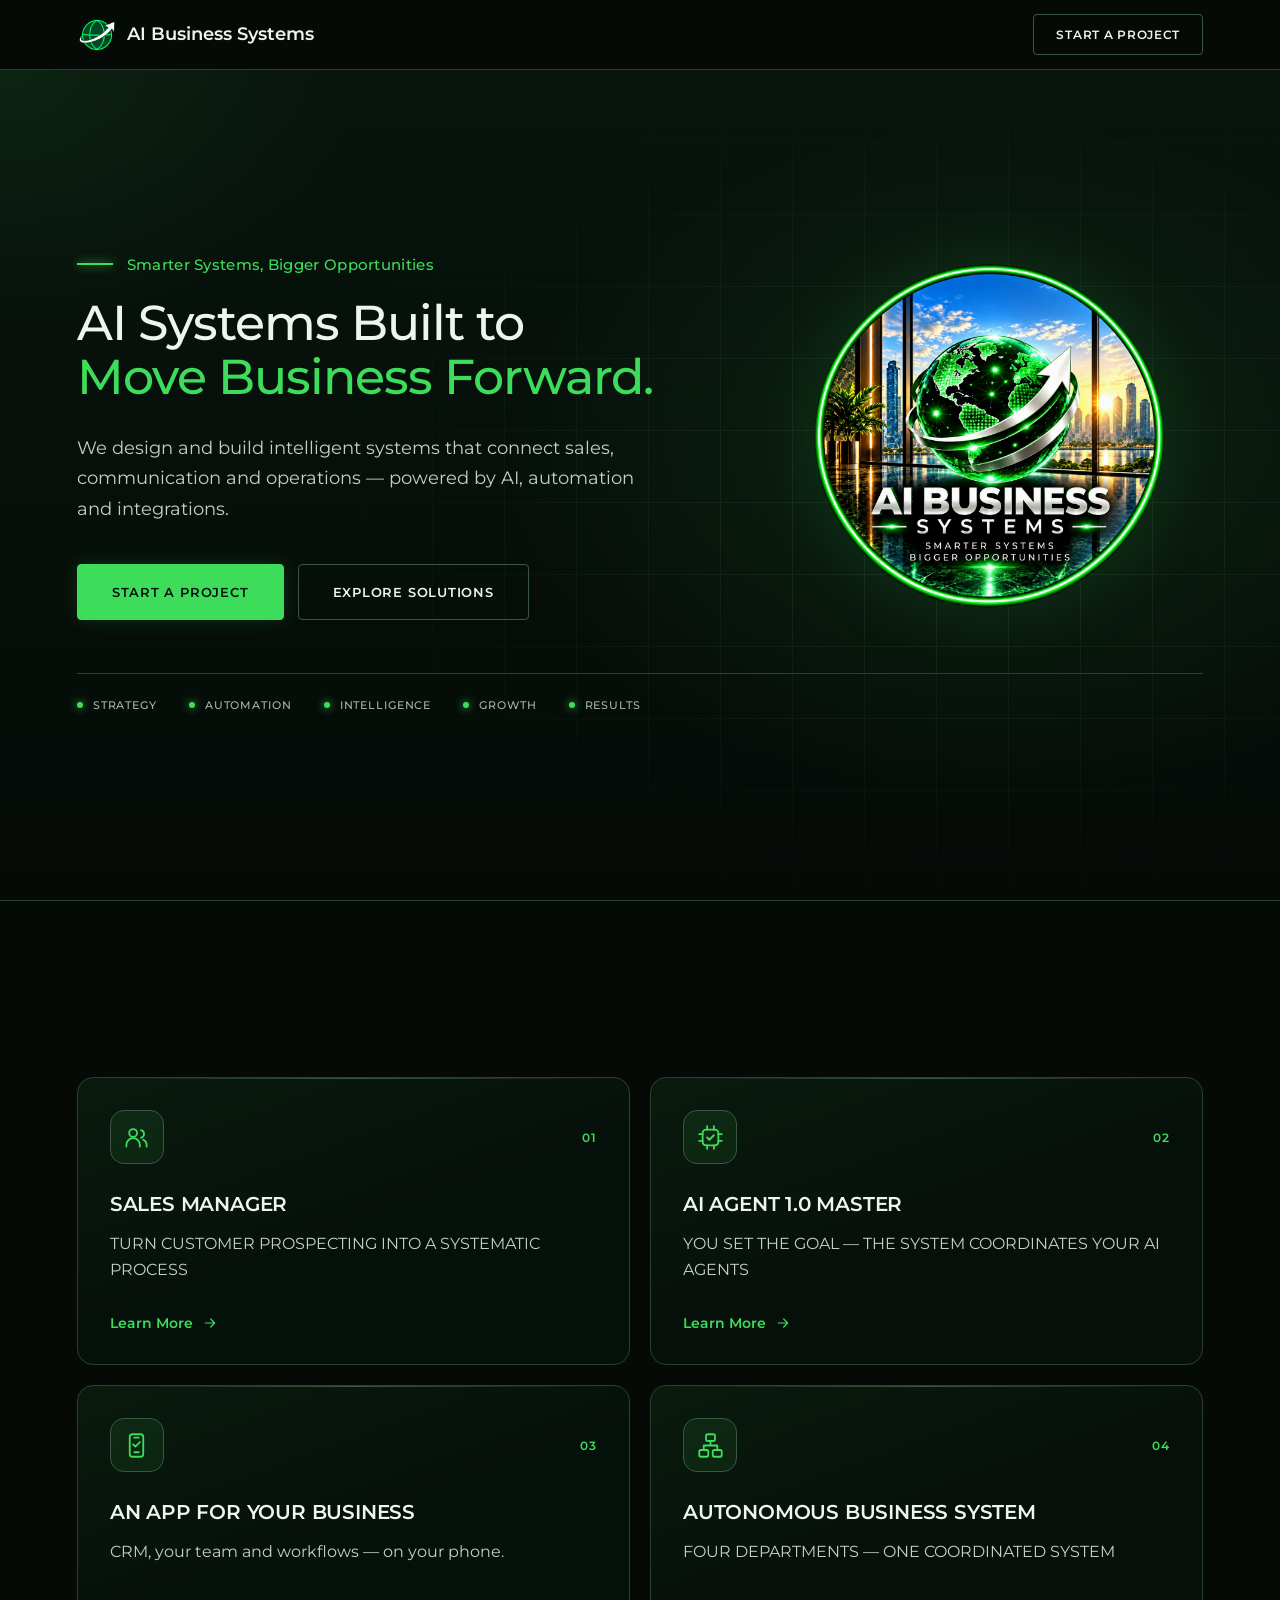
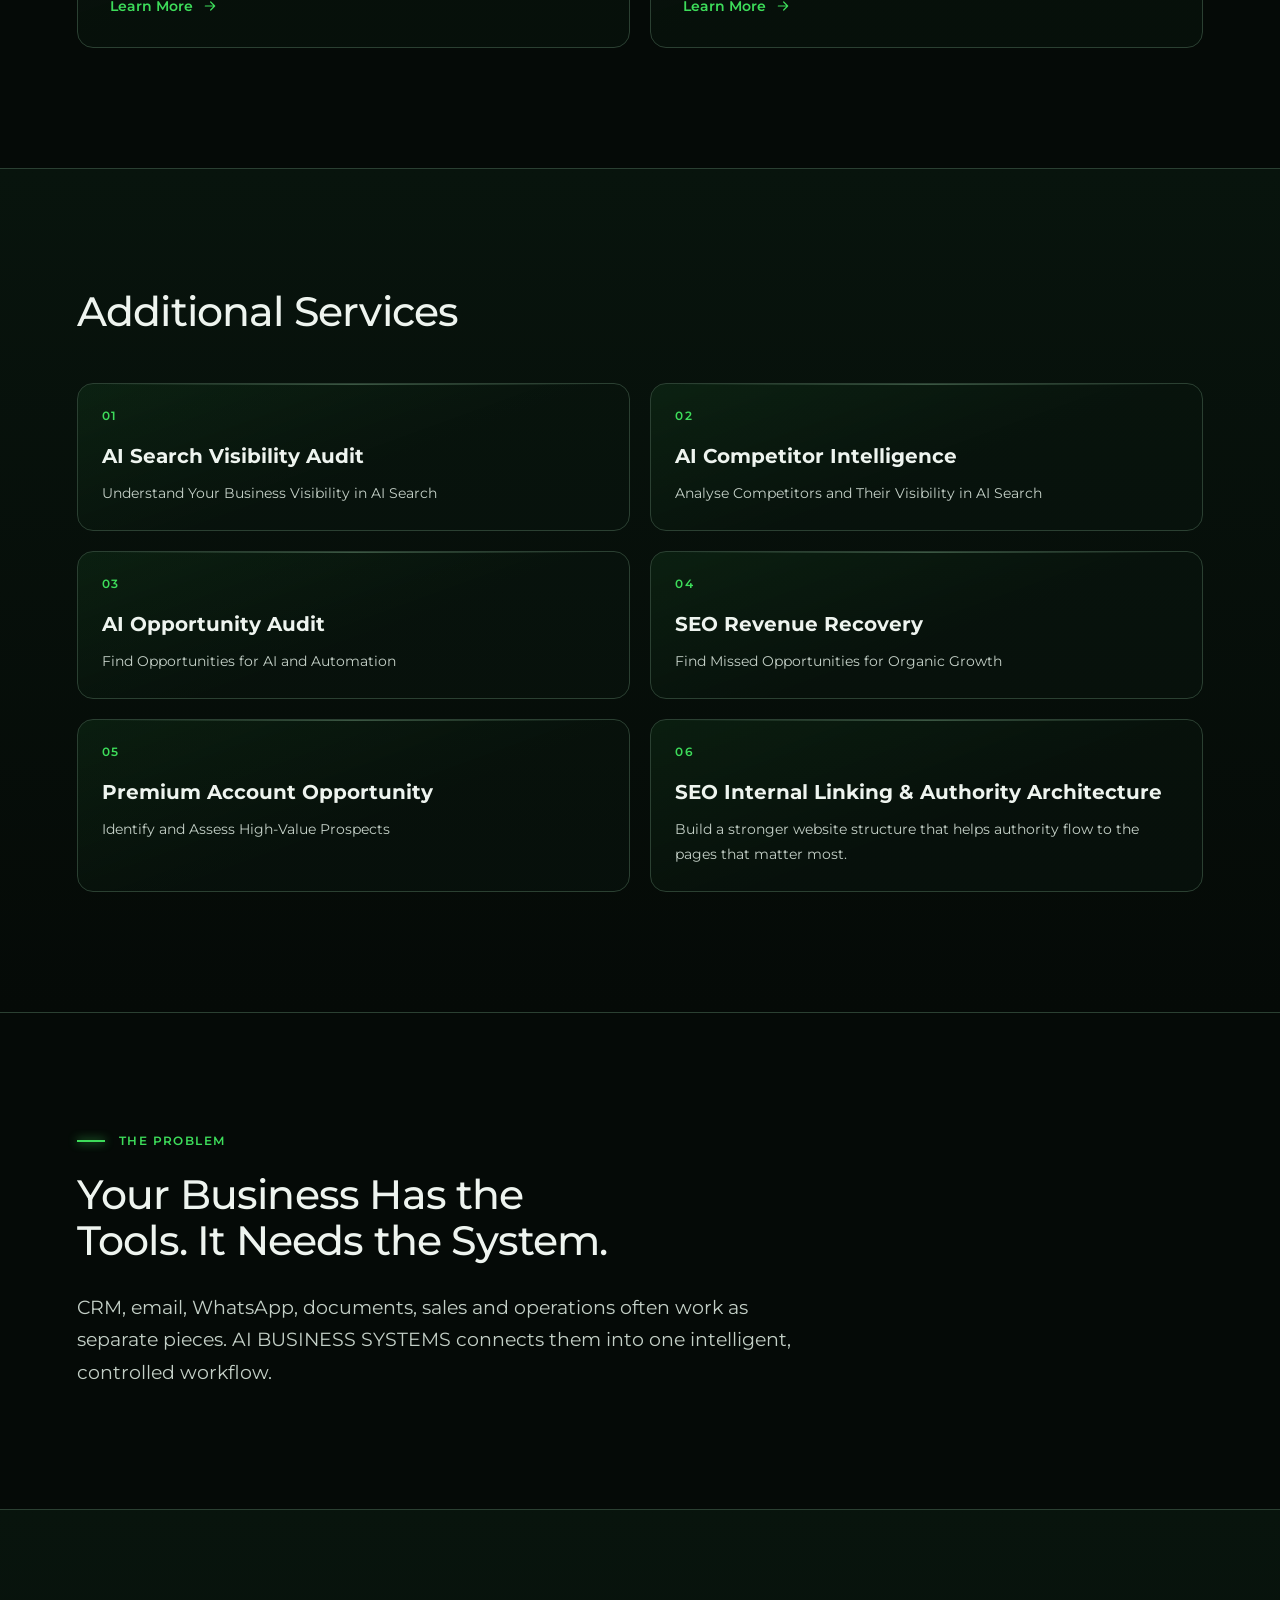
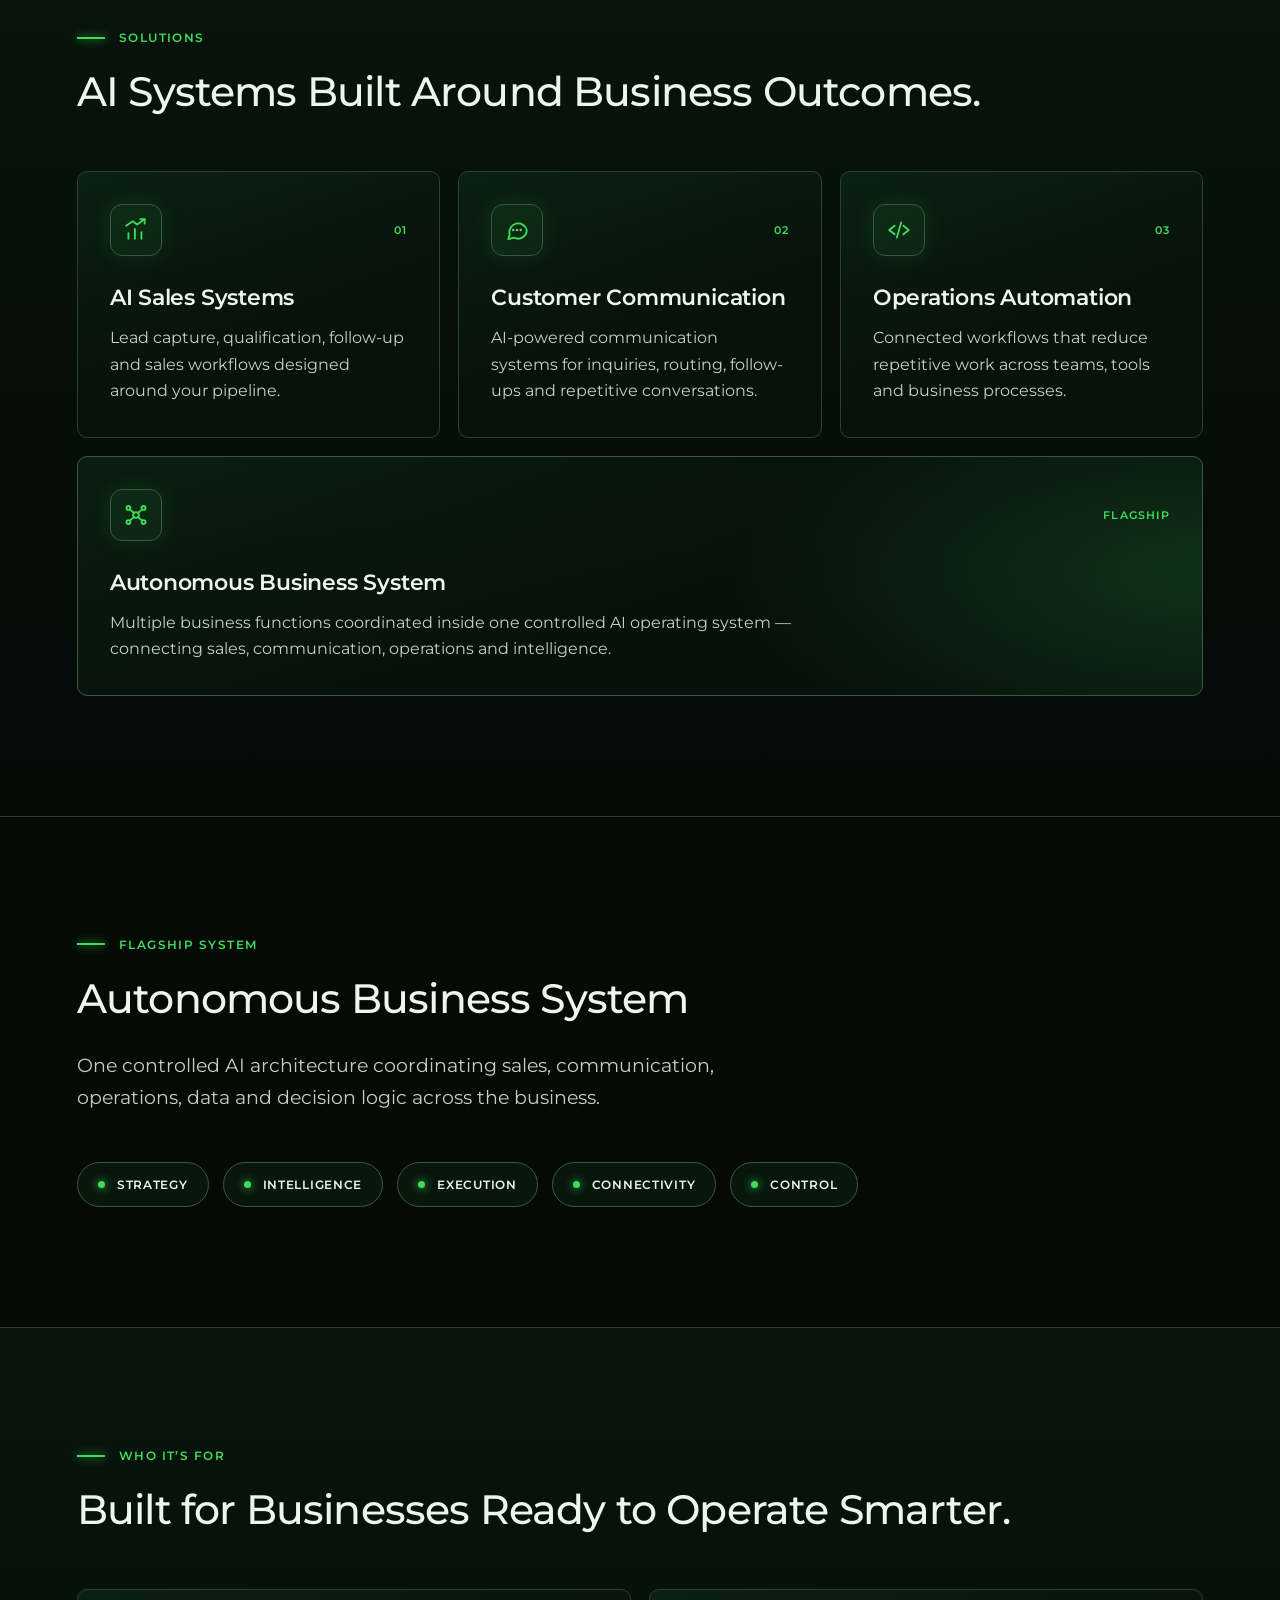
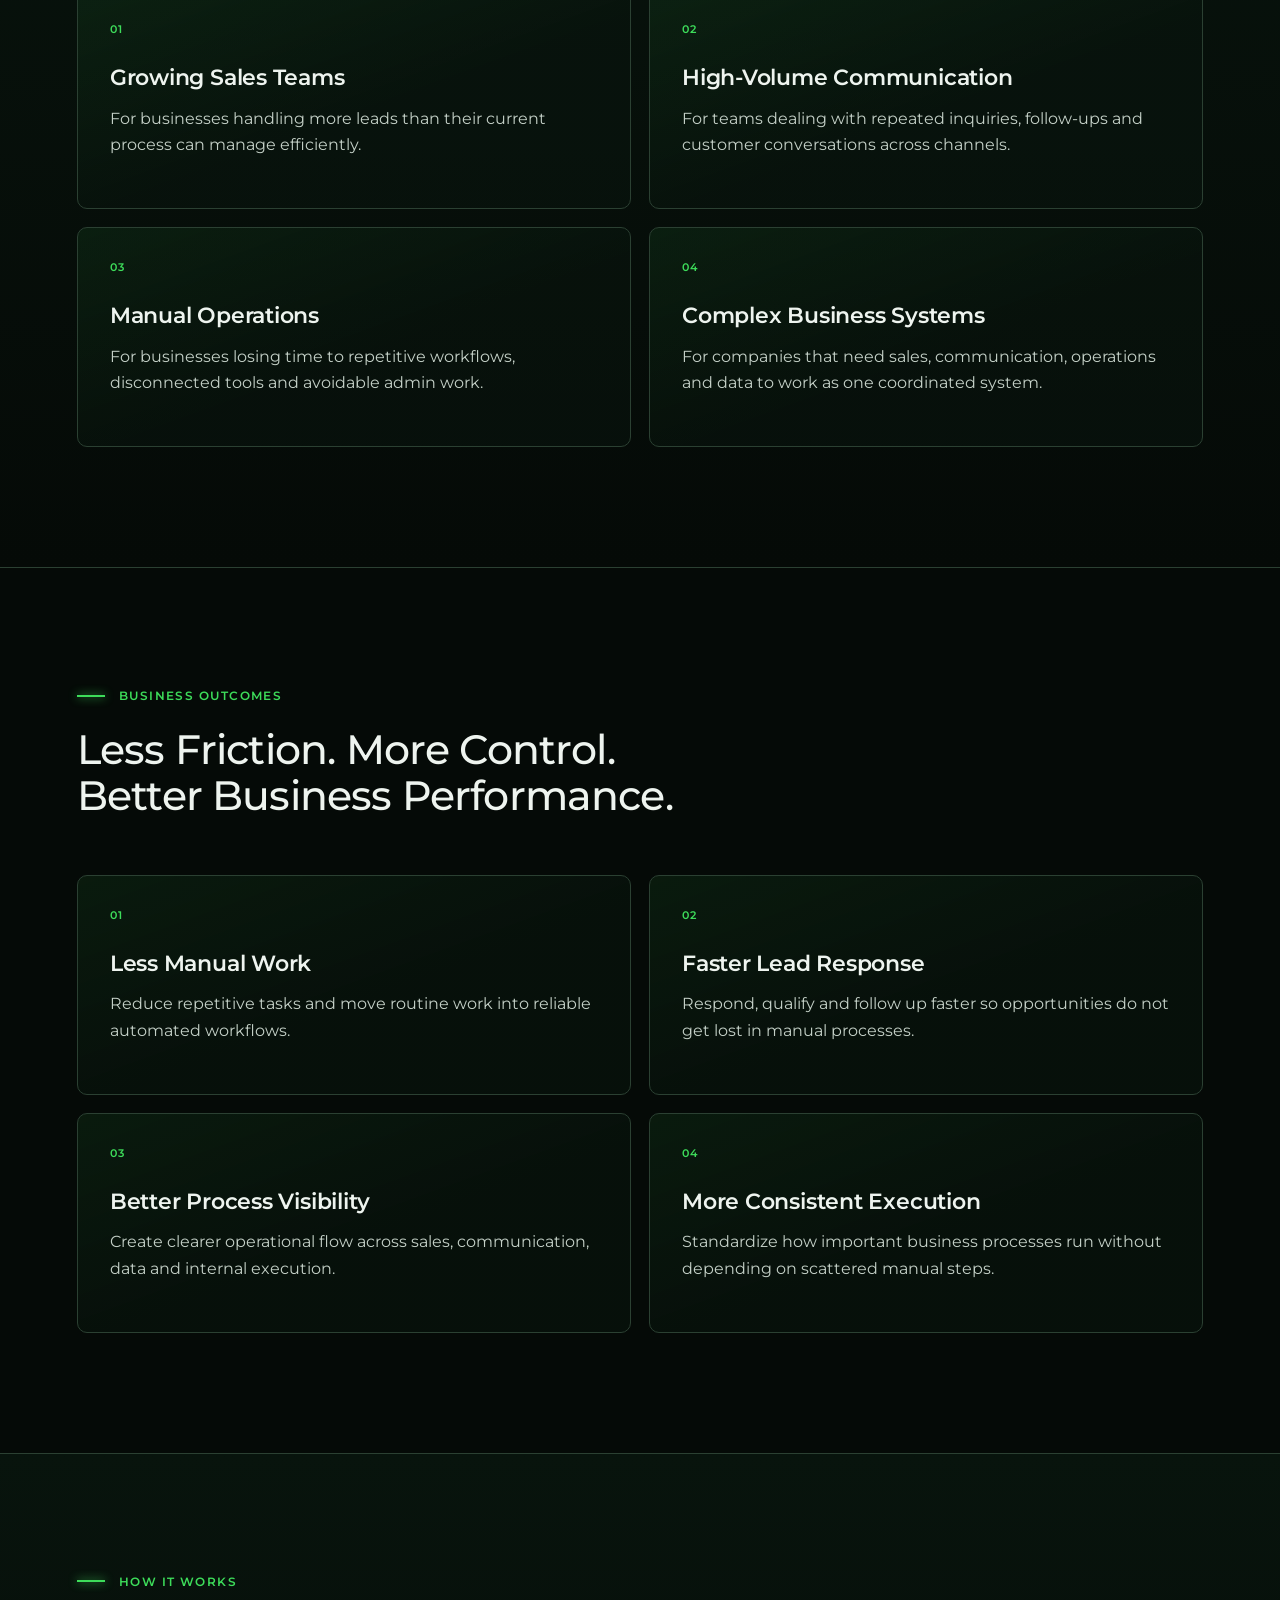
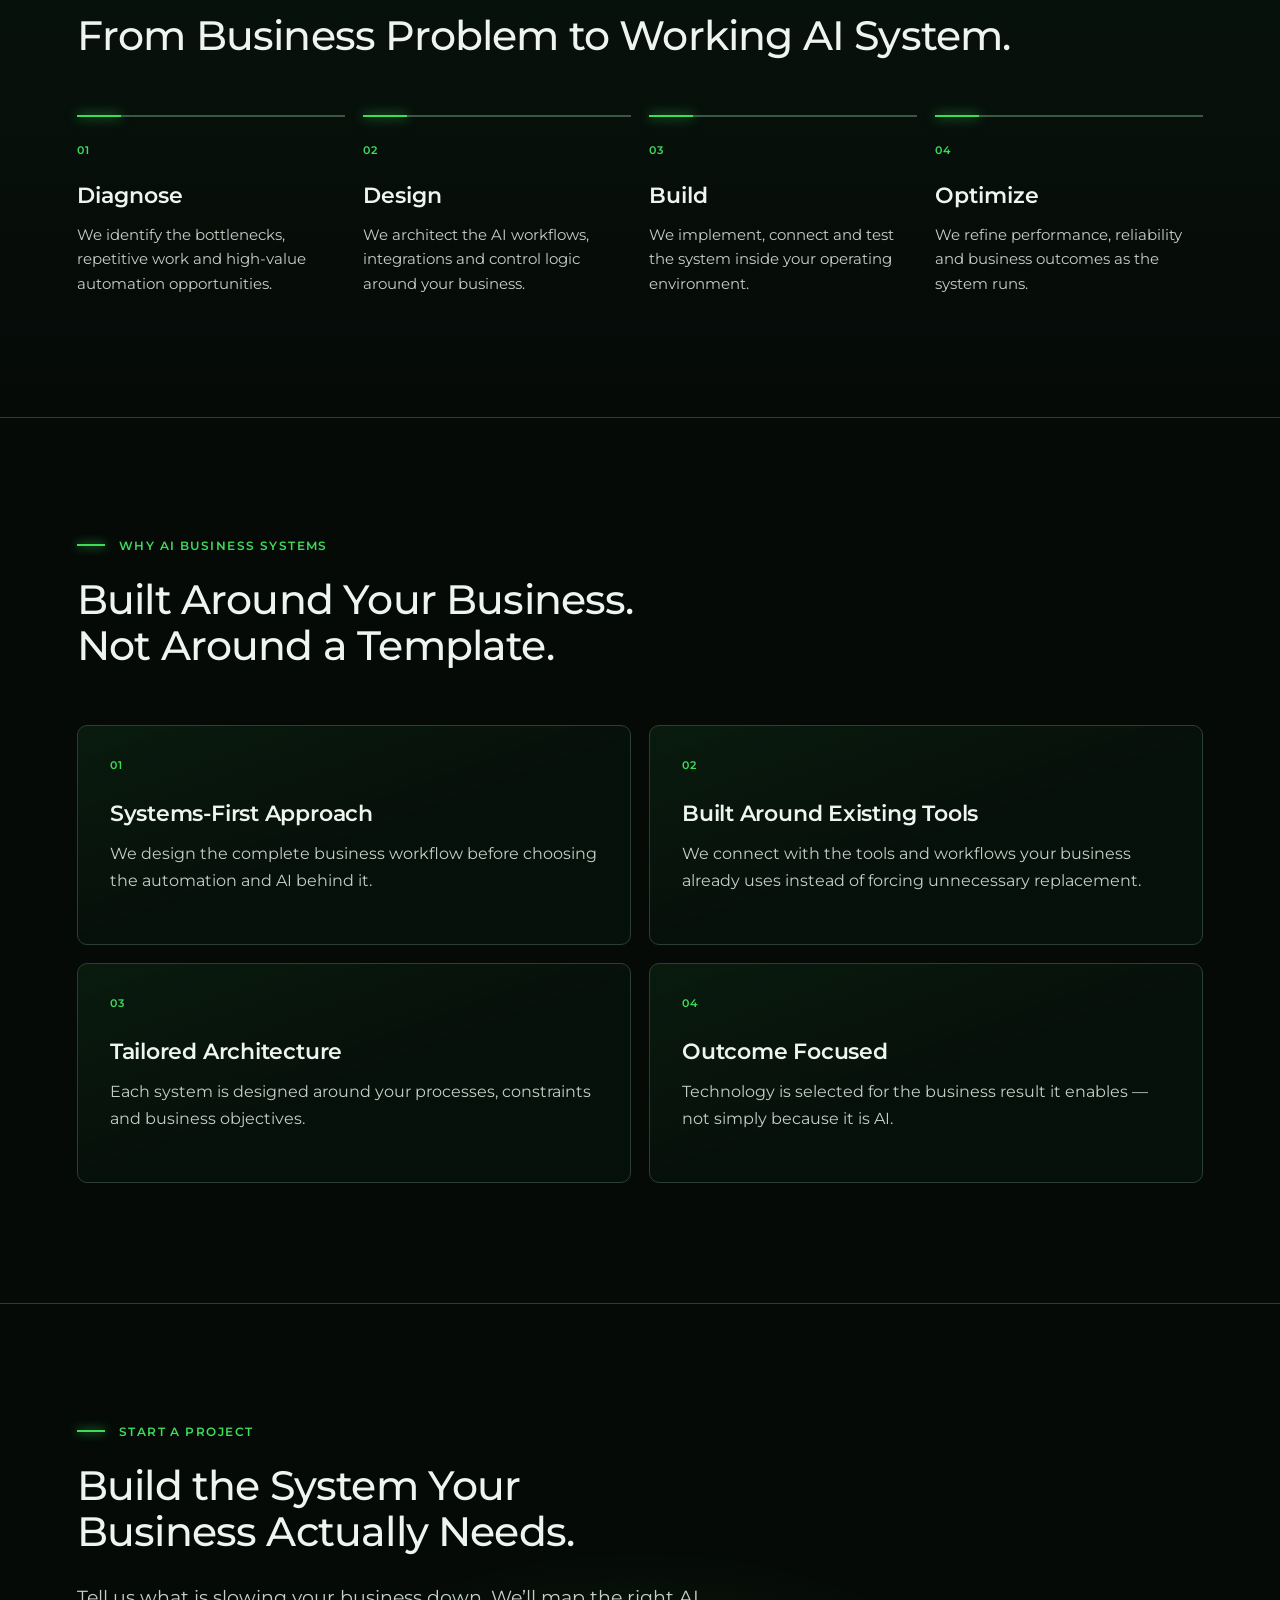
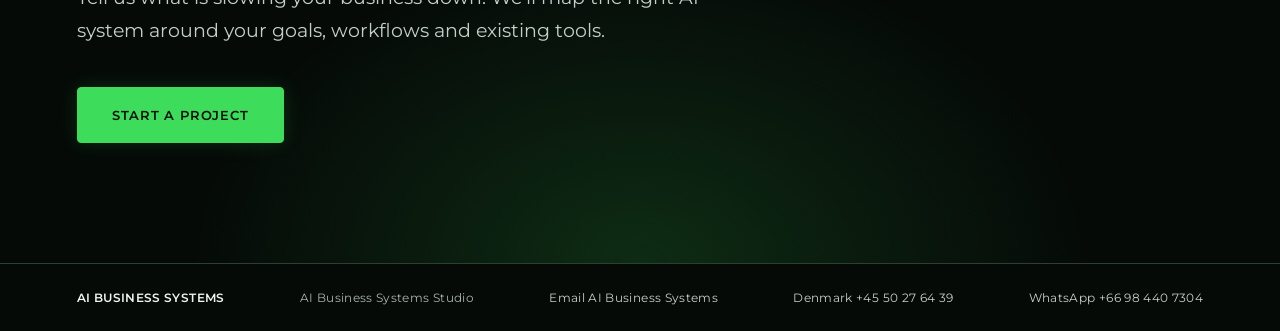
==== commit 402cecf0: "Improve design and make refactoring. Add previews and Readme file" ====
--- a/index.html
+++ b/index.html
@@ -11,7 +11,12 @@
     />
     <link rel="icon" href="favicon.ico" sizes="16x16 32x32 48x48" />
     <link rel="icon" type="image/png" sizes="32x32" href="favicon-32.png" />
-    <link rel="apple-touch-icon" sizes="180x180" href="apple-touch-icon.png" />
+    <link
+      rel="/assets/icons/apple-touch-icon"
+      sizes="180x180"
+      href="/assets/icons/apple-touch-icon.png"
+    />
+    <meta name="robots" content="index, follow" />
     <meta property="og:title" content="AI Business Systems" />
     <meta
       property="og:description"
@@ -21,7 +26,7 @@
     <meta property="og:url" content="https://angletheory.studio/" />
     <meta
       property="og:image"
-      content="https://angletheory.studio/og-image.png"
+      content="https://angletheory.studio/assets/icons/og-image.png"
     />
     <meta property="og:image:width" content="1200" />
     <meta property="og:image:height" content="630" />
@@ -700,7 +705,7 @@
         <a class="brand" href="#" aria-label="AI Business Systems">
           <img
             class="brand-mark"
-            src="header-symbol.png"
+            src="/assets/images/header-symbol.png"
             alt=""
             width="40"
             height="40"
@@ -738,10 +743,11 @@
           <div class="hero-visual">
             <img
               class="hero-logo"
-              src="hero-emblem.webp"
+              src="/assets/images/hero-emblem.webp"
               alt="AI Business Systems"
-              width="1254"
-              height="1254"
+              width="487"
+              height="487"
+              sizes="(max-width: 600px) 90vw, 487px"
               fetchpriority="high"
             />
           </div>
--- a/styles/global.css
+++ b/styles/global.css
@@ -1,15 +1,21 @@
 :root {
   --bg: #050a07;
   --bg-2: #08140d;
+
+  /* Text */
   --text: #eef4ef;
-  --muted: #b9c7be;
-  --faint: #8c9d92;
+  --muted: #c4d0c7;
+  --faint: #a7b5aa;
+
+  /* Calm green accent */
   --accent: #3ddc5a;
   --accent-hover: #6cf08a;
   --on-accent: #04110a;
+
+  /* Borders */
+  --line: #2b4032;
+  --line-strong: #3b5743;
   --accent-soft: rgba(61, 220, 90, 0.08);
-  --line: rgba(61, 220, 90, 0.16);
-  --line-strong: rgba(61, 220, 90, 0.38);
   --card-bg: linear-gradient(
     160deg,
     rgba(61, 220, 90, 0.08),
--- a/styles/components.css
+++ b/styles/components.css
@@ -191,3 +191,142 @@
     font-size: var(--text-sm);
   }
 }
+
+/* ========================================
+   REUSABLE CONTACT BUTTON
+======================================== */
+.contact-button {
+  position: relative;
+  display: inline-flex;
+  align-items: center;
+  justify-content: center;
+  gap: 12px;
+  min-width: 44px;
+  min-height: 54px;
+  max-width: 100%;
+  margin-top: 30px;
+  padding: 14px 19px;
+  overflow: hidden;
+  border: 1px solid var(--accent);
+  border-radius: var(--radius-md);
+  background: var(--accent);
+  color: var(--on-accent);
+  font-family: var(--font);
+  font-size: var(--text-sm);
+  font-weight: var(--font-bold);
+  line-height: var(--leading-normal);
+  text-align: center;
+  text-decoration: none;
+  white-space: normal;
+  overflow-wrap: break-word;
+  cursor: pointer;
+  touch-action: manipulation;
+  isolation: isolate;
+  transition:
+    transform var(--transition-base),
+    background var(--transition-base),
+    border-color var(--transition-base),
+    box-shadow var(--transition-base);
+}
+
+.contact-button::before {
+  position: absolute;
+  z-index: -1;
+  top: -40%;
+  left: -70%;
+  width: 45%;
+  height: 180%;
+  content: "";
+  background: linear-gradient(
+    90deg,
+    transparent,
+    rgba(255, 255, 255, 0.28),
+    transparent
+  );
+  transform: skewX(-20deg);
+  transition: left 550ms ease;
+}
+
+.contact-button:hover {
+  transform: translateY(-3px);
+  border-color: var(--accent-hover);
+  background: var(--accent-hover);
+  color: var(--on-accent);
+  box-shadow: var(--shadow-glow);
+}
+
+.contact-button:hover::before {
+  left: 130%;
+}
+
+.contact-button:active {
+  transform: translateY(-1px) scale(0.99);
+}
+
+.contact-button:focus-visible {
+  outline: 3px solid var(--accent-hover);
+  outline-offset: 4px;
+}
+
+.contact-button__icon {
+  width: 21px;
+  height: 21px;
+  flex: 0 0 auto;
+  fill: none;
+  stroke: currentColor;
+  stroke-width: 1.5;
+  stroke-linecap: round;
+  stroke-linejoin: round;
+  transition: transform var(--transition-base);
+}
+
+.contact-button__arrow {
+  width: 18px;
+  height: 18px;
+  flex: 0 0 auto;
+  fill: none;
+  stroke: currentColor;
+  stroke-width: 1.8;
+  stroke-linecap: round;
+  stroke-linejoin: round;
+  transition: transform var(--transition-base);
+}
+
+.contact-button:hover .contact-button__icon {
+  transform: rotate(-8deg) scale(1.08);
+}
+
+.contact-button:hover .contact-button__arrow {
+  transform: translateX(4px);
+}
+
+.contact-button:focus-visible {
+  outline: 3px solid var(--accent-hover);
+  outline-offset: 4px;
+}
+
+@media (max-width: 42.5rem) {
+  .contact-button {
+    width: 100%;
+    min-height: 52px;
+    padding: 0.875rem 1rem;
+  }
+}
+
+@media (max-width: 24.375rem) {
+  .contact-button__arrow,
+  .contact-button__icon {
+    display: none;
+  }
+}
+
+@media (prefers-reduced-motion: reduce) {
+  .contact-button {
+    transition: none;
+    scroll-behavior: auto;
+  }
+
+  .contact-button:hover {
+    transform: none;
+  }
+}
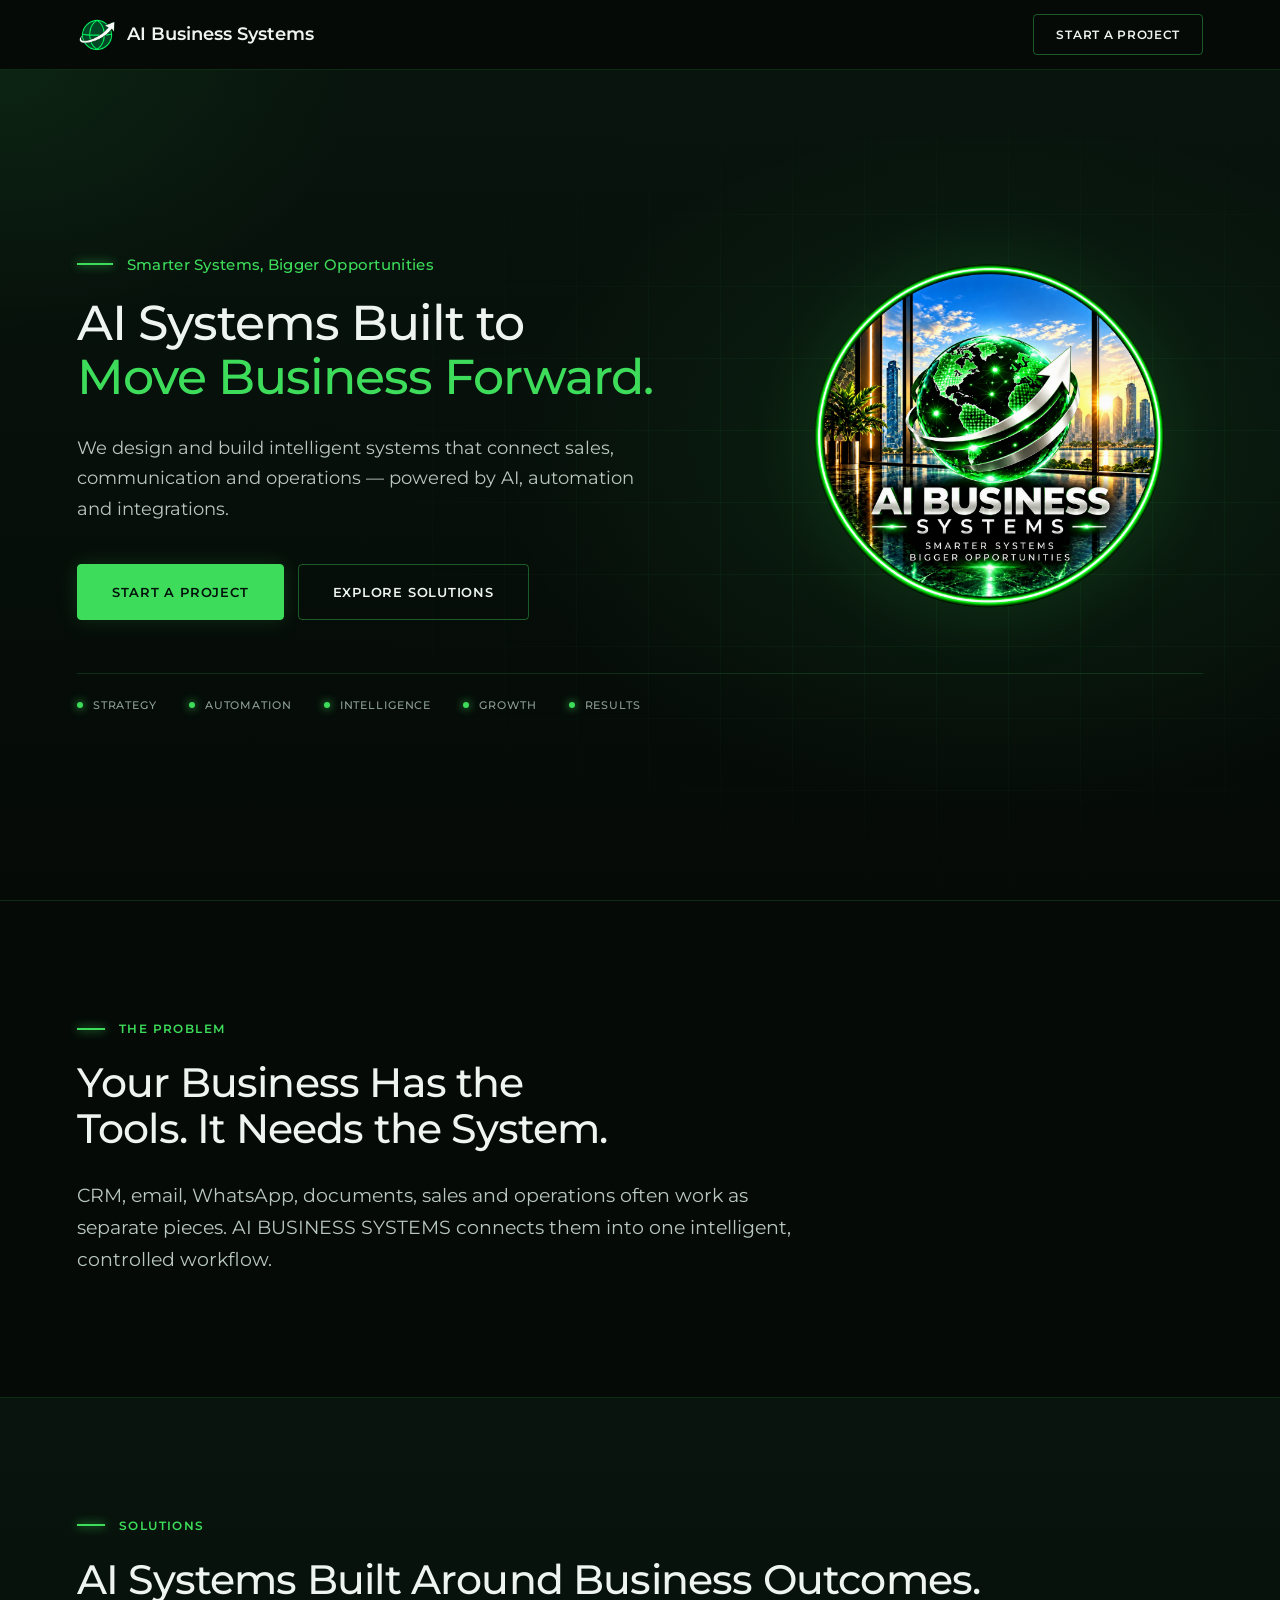
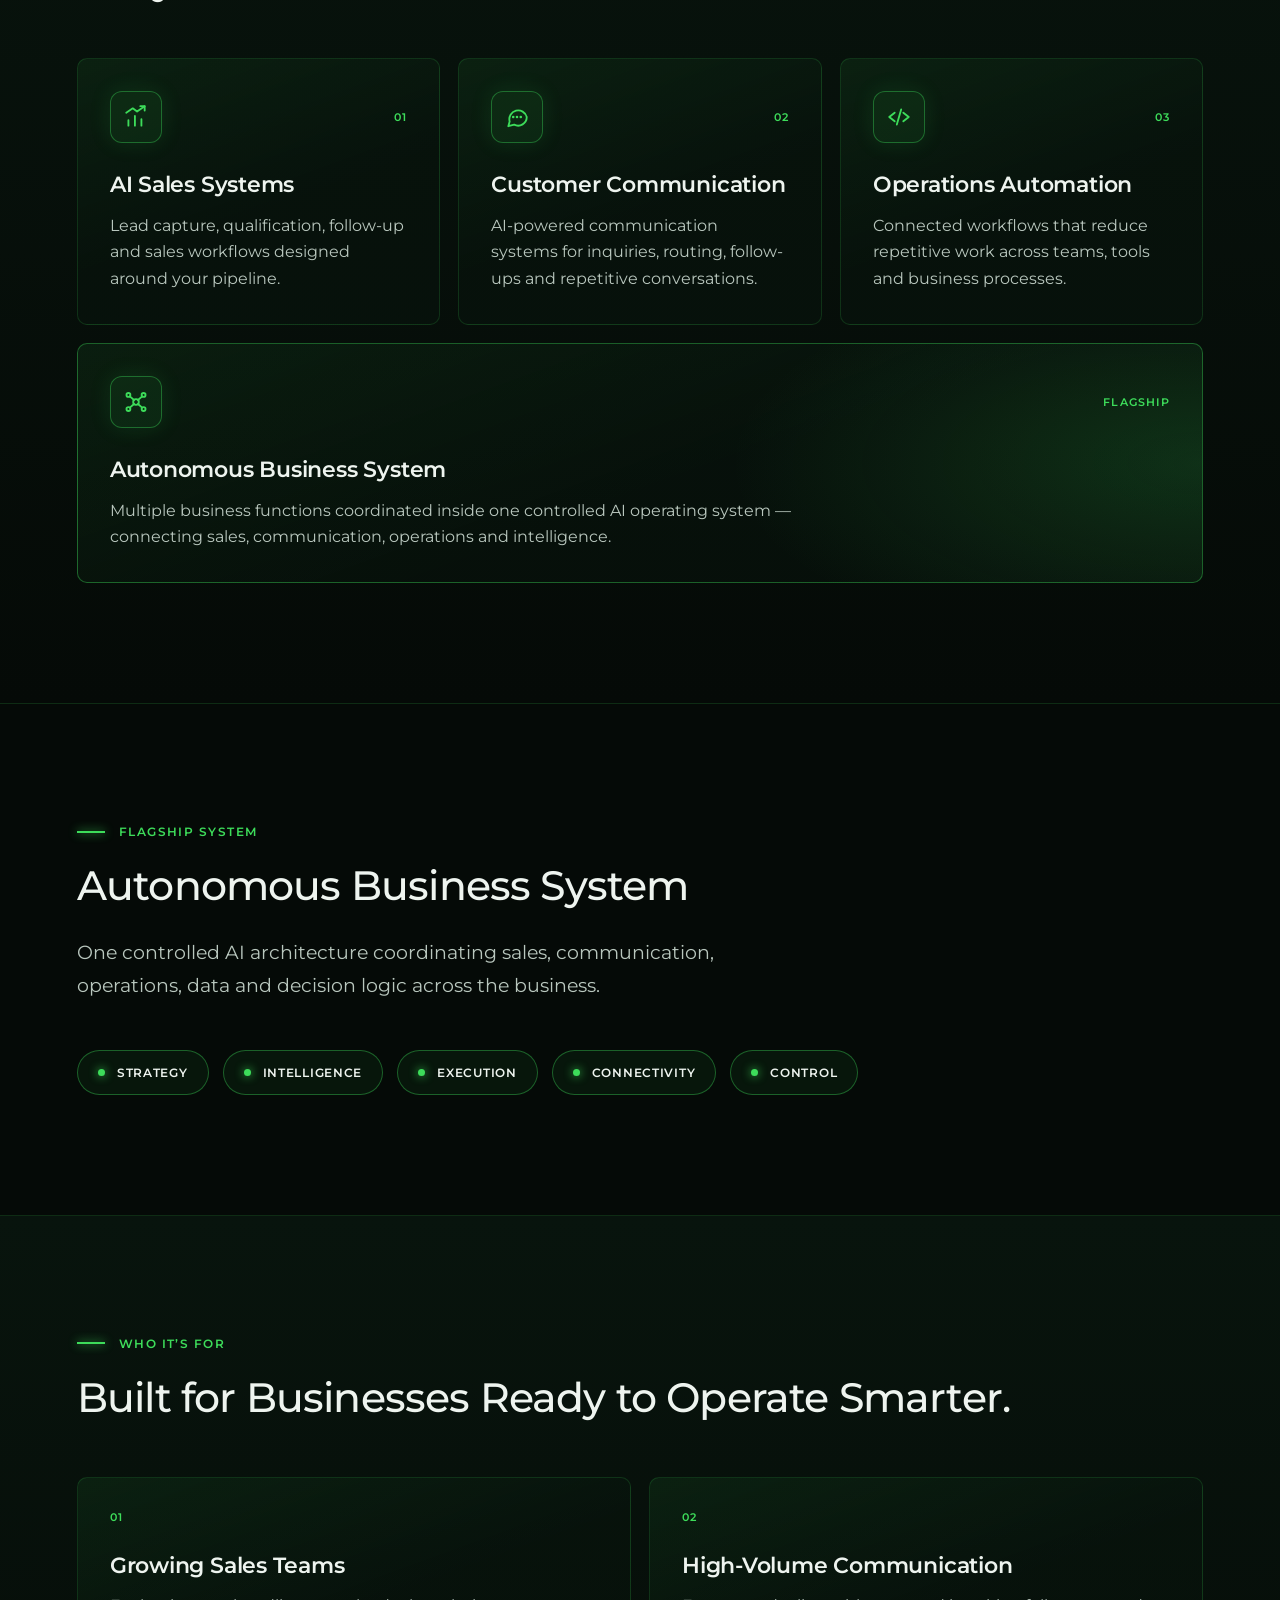
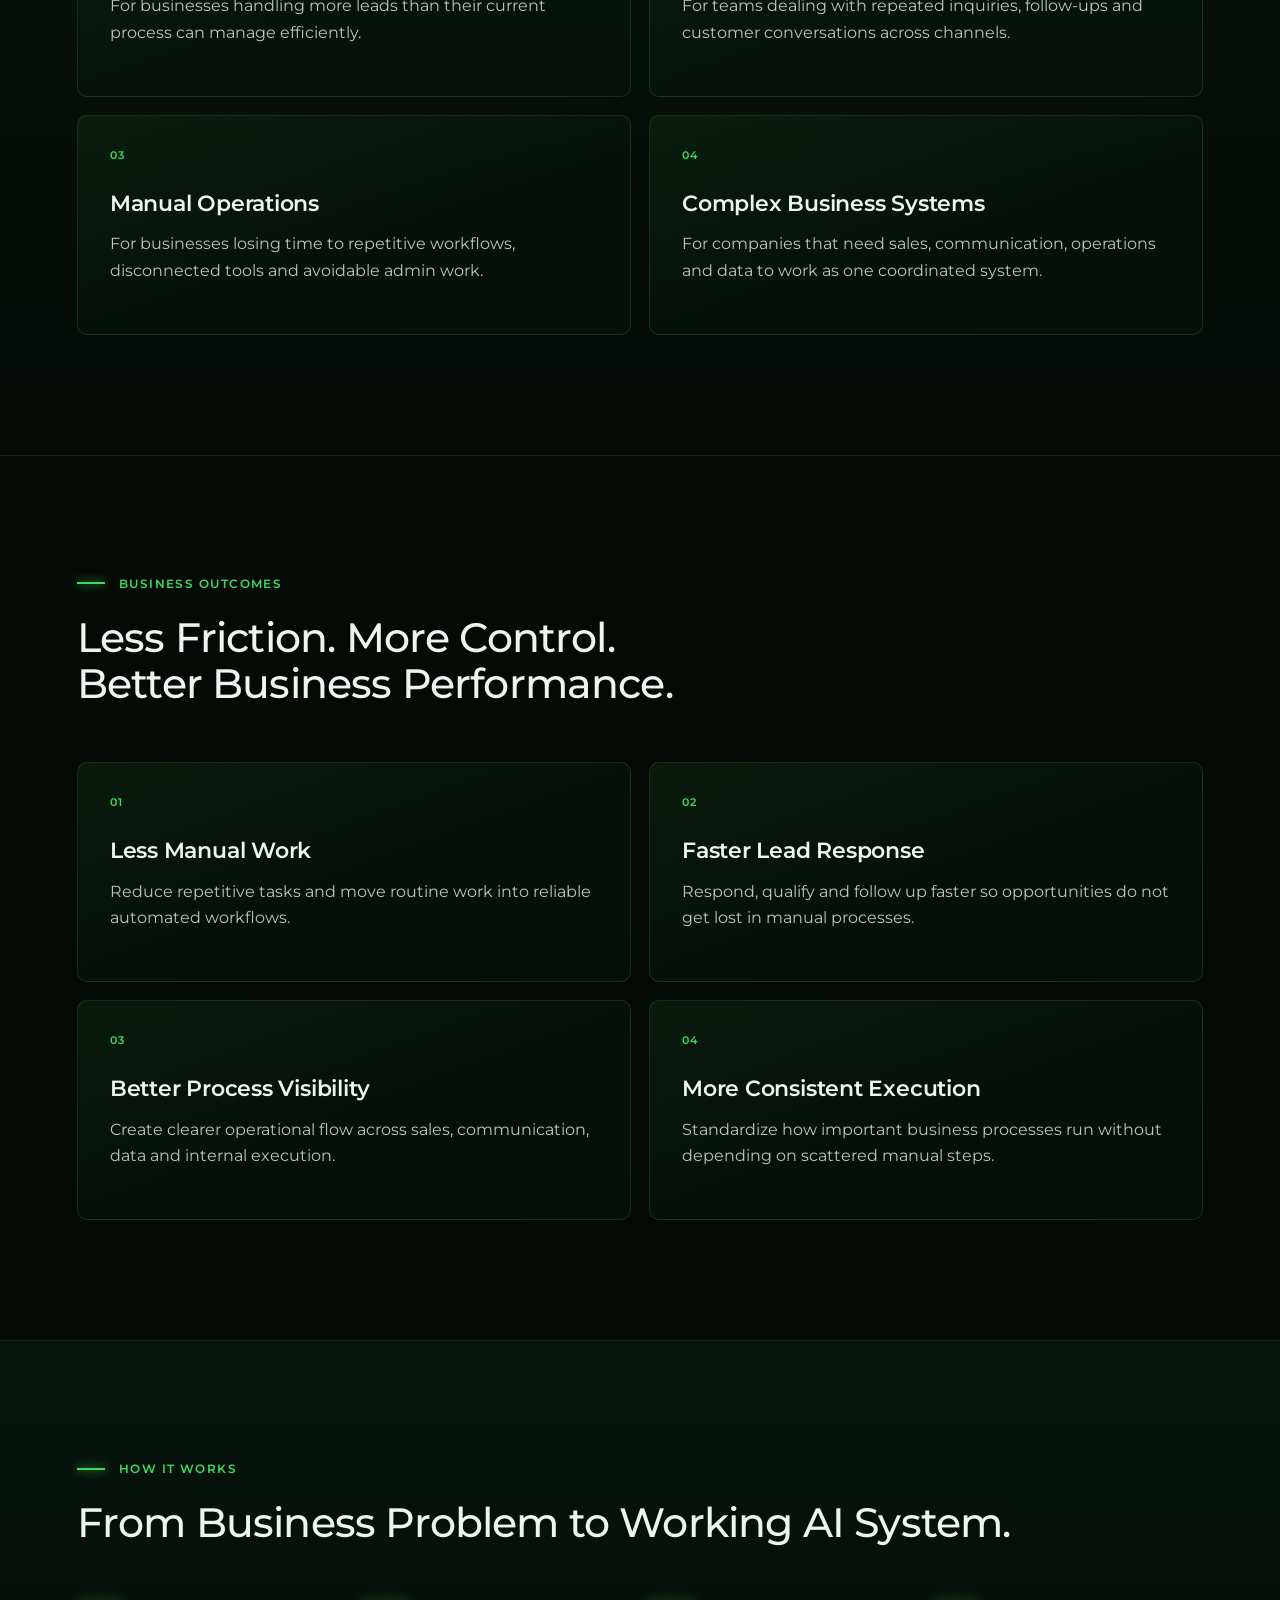
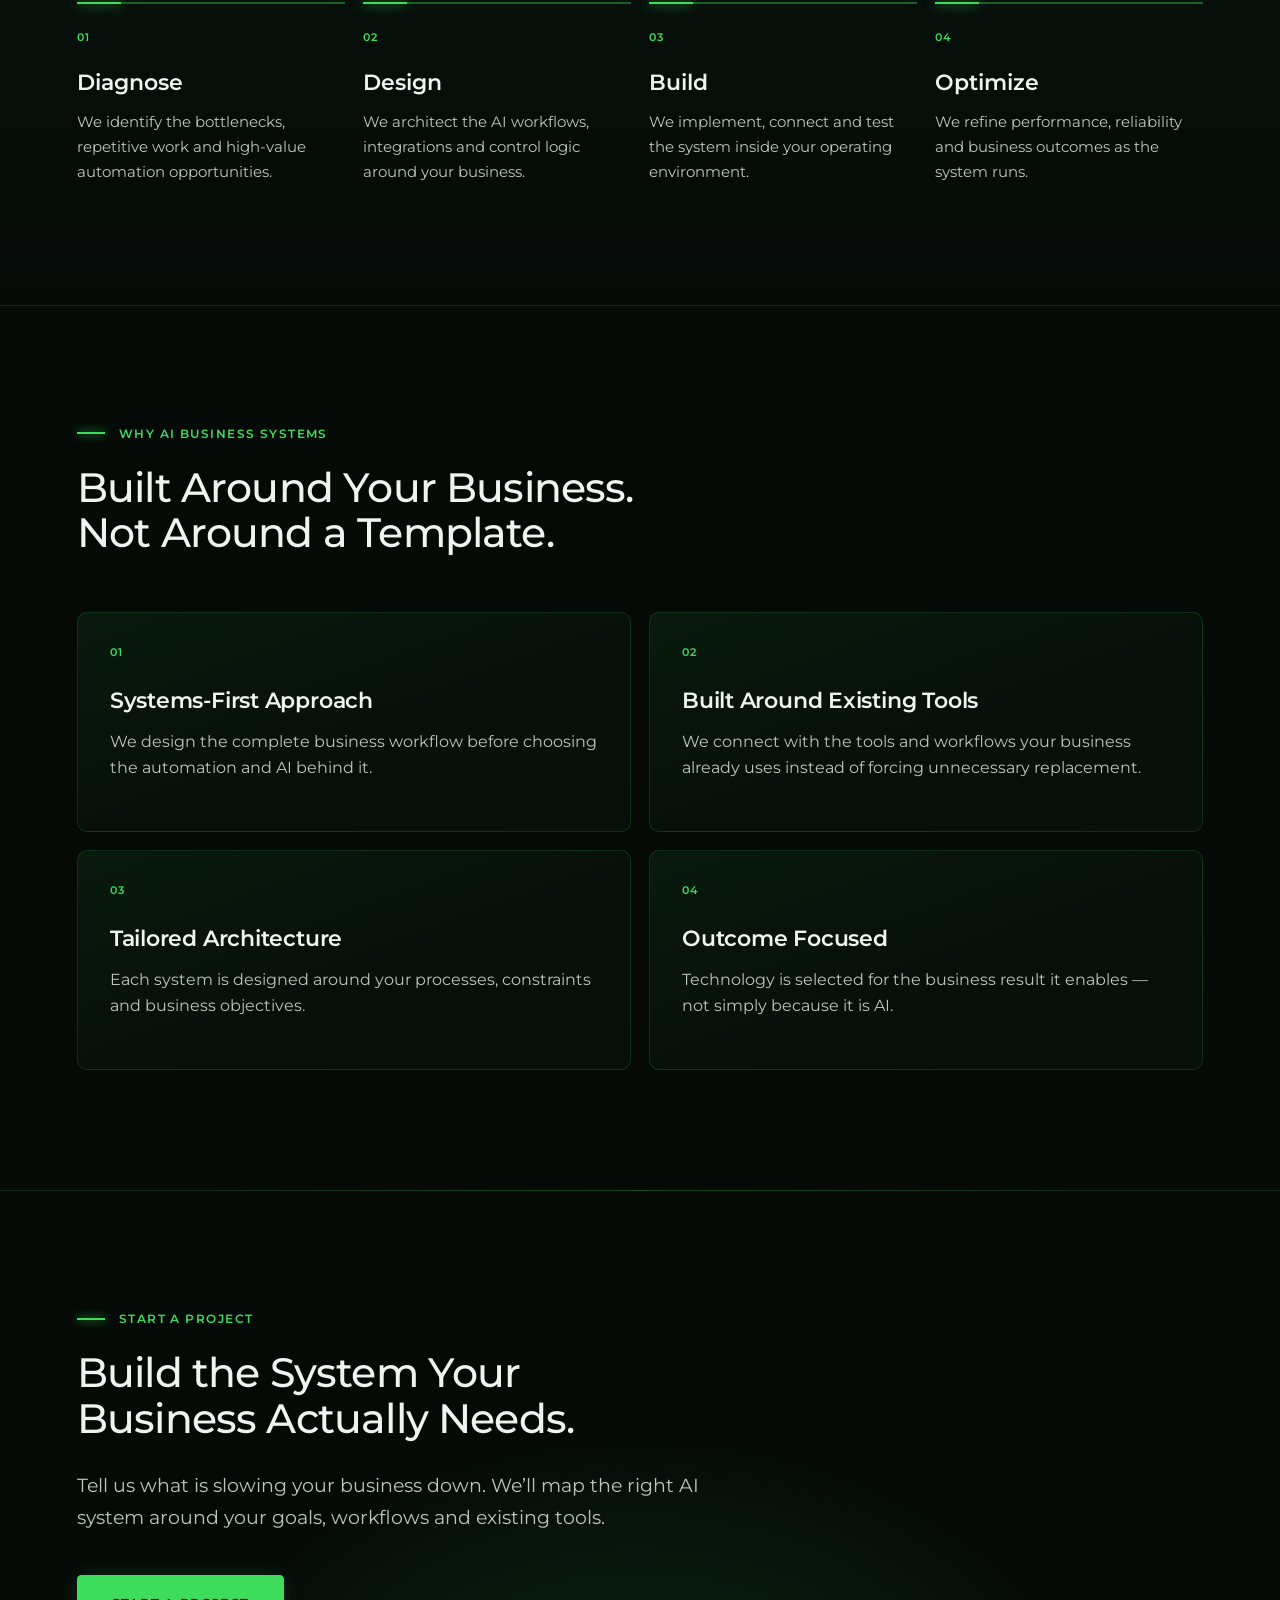
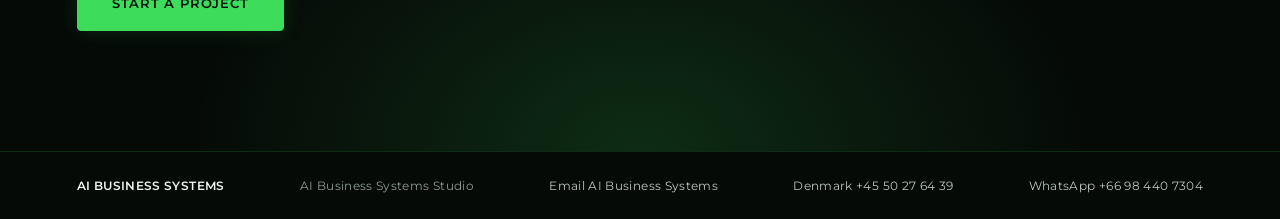
==== commit c97597d9: "Merg branch main" ====
--- a/index.html
+++ b/index.html
@@ -1,1329 +1,994 @@
-<!doctype html>
+<!DOCTYPE html>
 <html lang="en">
-  <head>
-    <meta charset="UTF-8" />
-    <meta name="viewport" content="width=device-width, initial-scale=1.0" />
-    <title>AI Business Systems</title>
-
-    <meta
-      name="description"
-      content="AI Business Systems designs and builds AI business systems for sales, communication and operations — combining automation, intelligence and integrations."
-    />
-    <link rel="icon" href="favicon.ico" sizes="16x16 32x32 48x48" />
-    <link rel="icon" type="image/png" sizes="32x32" href="favicon-32.png" />
-    <link
-      rel="/assets/icons/apple-touch-icon"
-      sizes="180x180"
-      href="/assets/icons/apple-touch-icon.png"
-    />
-    <meta name="robots" content="index, follow" />
-    <meta property="og:title" content="AI Business Systems" />
-    <meta
-      property="og:description"
-      content="AI Business Systems designs and builds AI business systems for sales, communication and operations — combining automation, intelligence and integrations."
-    />
-    <meta property="og:type" content="website" />
-    <meta property="og:url" content="https://angletheory.studio/" />
-    <meta
-      property="og:image"
-      content="https://angletheory.studio/assets/icons/og-image.png"
-    />
-    <meta property="og:image:width" content="1200" />
-    <meta property="og:image:height" content="630" />
-    <meta property="og:image:alt" content="AI Business Systems" />
-    <link rel="canonical" href="https://angletheory.studio/" />
-    <link rel="preconnect" href="https://fonts.googleapis.com" />
-    <link rel="preconnect" href="https://fonts.gstatic.com" crossorigin />
-    <link
-      rel="stylesheet"
-      href="https://fonts.googleapis.com/css2?family=Montserrat:wght@400;500;600&display=swap"
-    />
-
-    <link rel="stylesheet" href="/styles/global.css" />
-    <link rel="stylesheet" href="/styles/components.css" />
-    <link rel="stylesheet" href="/styles/main.css" />
-    <style>
-      .page {
-        min-height: 100vh;
-        display: flex;
-        flex-direction: column;
-      }
-
-      /* ---------- header ---------- */
+<head>
+  <meta charset="UTF-8">
+  <meta name="viewport" content="width=device-width, initial-scale=1.0">
+<title>AI Business Systems</title>
+
+<meta name="description" content="AI Business Systems designs and builds AI business systems for sales, communication and operations — combining automation, intelligence and integrations.">
+  <link rel="icon" href="favicon.ico" sizes="16x16 32x32 48x48">
+  <link rel="icon" type="image/png" sizes="32x32" href="favicon-32.png">
+  <link rel="apple-touch-icon" sizes="180x180" href="apple-touch-icon.png">
+<meta property="og:title" content="AI Business Systems">
+<meta property="og:description" content="AI Business Systems designs and builds AI business systems for sales, communication and operations — combining automation, intelligence and integrations.">
+<meta property="og:type" content="website">
+<meta property="og:url" content="https://angletheory.studio/">
+  <meta property="og:image" content="https://angletheory.studio/og-image.png">
+  <meta property="og:image:width" content="1200">
+  <meta property="og:image:height" content="630">
+  <meta property="og:image:alt" content="AI Business Systems">
+  <link rel="preconnect" href="https://fonts.googleapis.com">
+  <link rel="preconnect" href="https://fonts.gstatic.com" crossorigin>
+  <link rel="stylesheet" href="https://fonts.googleapis.com/css2?family=Montserrat:wght@400;500;600&display=swap">
+  <style>
+    :root {
+      --bg: #050a07;
+      --bg-2: #08140d;
+      --text: #eef4ef;
+      --muted: #b9c7be;
+      --faint: #8c9d92;
+      --accent: #3ddc5a;
+      --accent-hover: #6cf08a;
+      --on-accent: #04110a;
+      --line: rgba(61, 220, 90, 0.16);
+      --line-strong: rgba(61, 220, 90, 0.38);
+      --card-bg: linear-gradient(160deg, rgba(61, 220, 90, 0.08), rgba(8, 20, 13, 0.55) 55%);
+      --font: "Montserrat", Arial, Helvetica, sans-serif;
+    }
+
+    * {
+      box-sizing: border-box;
+      margin: 0;
+      padding: 0;
+    }
+
+    html {
+      scroll-behavior: smooth;
+    }
+
+    @media (prefers-reduced-motion: reduce) {
+      html { scroll-behavior: auto; }
+    }
+
+    body {
+      background: var(--bg);
+      color: var(--text);
+      font-family: var(--font);
+      min-height: 100vh;
+      overflow-x: hidden;
+    }
+
+    a:focus-visible {
+      outline: 2px solid var(--accent);
+      outline-offset: 3px;
+    }
+
+    .page {
+      min-height: 100vh;
+      display: flex;
+      flex-direction: column;
+    }
+
+    /* ---------- header ---------- */
+    header {
+      width: 100%;
+      display: flex;
+      align-items: center;
+      justify-content: space-between;
+      gap: 16px;
+      padding: 14px 6%;
+      border-bottom: 1px solid var(--line);
+      background: var(--bg);
+    }
+
+    .brand {
+      display: flex;
+      align-items: center;
+      gap: 10px;
+      text-decoration: none;
+      color: var(--text);
+    }
+
+    .brand-mark {
+      width: 40px;
+      height: 40px;
+      flex: none;
+      display: block;
+    }
+
+    .brand-name {
+      font-size: 18px;
+      font-weight: 600;
+      letter-spacing: 0;
+      line-height: 1.2;
+      white-space: nowrap;
+    }
+
+    .nav-link {
+      color: var(--text);
+      text-decoration: none;
+      text-transform: uppercase;
+      letter-spacing: 0.06em;
+      font-size: 12px;
+      font-weight: 600;
+      padding: 12px 22px;
+      border: 1px solid var(--line-strong);
+      border-radius: 4px;
+      white-space: nowrap;
+      transition: color 0.2s ease, border-color 0.2s ease, box-shadow 0.2s ease;
+    }
+
+    .nav-link:hover {
+      color: var(--accent);
+      border-color: var(--accent);
+      box-shadow: 0 0 18px rgba(61, 220, 90, 0.25);
+    }
+
+    /* ---------- hero ---------- */
+    .hero {
+      flex: 1;
+      min-height: calc(100vh - 70px);
+      display: flex;
+      align-items: center;
+      padding: 64px 6% 72px;
+      position: relative;
+      overflow: hidden;
+      background:
+        radial-gradient(55% 60% at 78% 48%, rgba(61, 220, 90, 0.1), transparent 70%),
+        radial-gradient(40% 45% at 0% 0%, rgba(61, 220, 90, 0.08), transparent 70%),
+        linear-gradient(180deg, var(--bg-2), var(--bg));
+    }
+
+    .hero::before {
+      content: "";
+      position: absolute;
+      inset: 0;
+      background-image:
+        linear-gradient(var(--line) 1px, transparent 1px),
+        linear-gradient(90deg, var(--line) 1px, transparent 1px);
+      background-size: 72px 72px;
+      opacity: 0.5;
+      -webkit-mask-image: radial-gradient(70% 70% at 75% 50%, #000, transparent 75%);
+      mask-image: radial-gradient(70% 70% at 75% 50%, #000, transparent 75%);
+      pointer-events: none;
+    }
+
+    .hero-content {
+      width: 100%;
+      max-width: 1280px;
+      margin: 0 auto;
+      position: relative;
+      z-index: 1;
+      display: grid;
+      grid-template-columns: minmax(0, 1.2fr) minmax(0, 0.8fr);
+      gap: 48px 56px;
+      align-items: center;
+    }
+
+    .eyebrow {
+      display: flex;
+      align-items: center;
+      gap: 14px;
+      color: var(--accent);
+      letter-spacing: 0.02em;
+      font-size: 15px;
+      font-weight: 500;
+      margin-bottom: 22px;
+      text-wrap: balance;
+    }
+
+    .eyebrow::before {
+      content: "";
+      flex: none;
+      width: 36px;
+      height: 2px;
+      background: var(--accent);
+      box-shadow: 0 0 10px var(--accent);
+    }
+
+    h1 {
+      max-width: 760px;
+      font-size: clamp(32px, 3.8vw, 54px);
+      line-height: 1.12;
+      letter-spacing: -0.02em;
+      font-weight: 500;
+      text-wrap: balance;
+    }
+
+    h1 span {
+      color: var(--accent);
+    }
+
+    .hero-text {
+      max-width: 600px;
+      margin-top: 28px;
+      color: var(--muted);
+      font-size: clamp(16px, 1.5vw, 18px);
+      line-height: 1.7;
+      text-wrap: pretty;
+    }
+
+    .actions {
+      display: flex;
+      flex-wrap: wrap;
+      gap: 14px;
+      margin-top: 40px;
+    }
+
+    .button {
+      display: inline-flex;
+      align-items: center;
+      justify-content: center;
+      min-height: 56px;
+      padding: 0 34px;
+      text-decoration: none;
+      text-transform: uppercase;
+      letter-spacing: 0.06em;
+      font-size: 13px;
+      font-weight: 600;
+      border-radius: 4px;
+      transition: 0.2s ease;
+    }
+
+    .button-primary {
+      background: var(--accent);
+      color: var(--on-accent);
+      border: 1px solid var(--accent);
+      box-shadow: 0 0 20px rgba(61, 220, 90, 0.16);
+    }
+
+    .button-primary:hover {
+      background: var(--accent-hover);
+      border-color: var(--accent-hover);
+      box-shadow: 0 0 26px rgba(61, 220, 90, 0.26);
+    }
+
+    .button-secondary {
+      color: var(--text);
+      border: 1px solid var(--line-strong);
+    }
+
+    .button-secondary:hover {
+      border-color: var(--accent);
+      color: var(--accent);
+    }
+
+    .principles {
+      grid-column: 1 / -1;
+      padding-top: 24px;
+      border-top: 1px solid var(--line);
+      display: flex;
+      flex-wrap: wrap;
+      gap: 14px 32px;
+      color: var(--faint);
+      text-transform: uppercase;
+      letter-spacing: 0.08em;
+      font-size: 11px;
+      font-weight: 500;
+    }
+
+    .principles span::before {
+      content: "";
+      display: inline-block;
+      width: 6px;
+      height: 6px;
+      margin-right: 10px;
+      border-radius: 50%;
+      background: var(--accent);
+      box-shadow: 0 0 8px var(--accent);
+      vertical-align: 1px;
+    }
+
+    .hero-visual {
+      display: flex;
+      justify-content: center;
+      align-items: center;
+    }
+
+    .hero-logo {
+      width: 100%;
+      height: auto;
+      max-width: 375px;
+      display: block;
+      filter: drop-shadow(0 0 36px rgba(61, 220, 90, 0.12));
+    }
+
+    /* ---------- общие стили секций ---------- */
+    .section {
+      padding: 120px 6%;
+      border-top: 1px solid var(--line);
+      position: relative;
+    }
+
+    .section.alt {
+      background: linear-gradient(180deg, var(--bg-2), var(--bg));
+    }
+
+    .inner {
+      max-width: 1280px;
+      margin: 0 auto;
+    }
+
+    .label {
+      display: flex;
+      align-items: center;
+      gap: 14px;
+      color: var(--accent);
+      font-size: 12px;
+      font-weight: 600;
+      letter-spacing: 0.12em;
+      text-transform: uppercase;
+      margin-bottom: 24px;
+    }
+
+    .label::before {
+      content: "";
+      flex: none;
+      width: 28px;
+      height: 2px;
+      background: var(--accent);
+      box-shadow: 0 0 10px var(--accent);
+    }
+
+    h2 {
+      max-width: 940px;
+      font-size: clamp(28px, 3.2vw, 46px);
+      line-height: 1.12;
+      font-weight: 500;
+      letter-spacing: -0.02em;
+      text-wrap: balance;
+    }
+
+    .section h2 + .grid,
+    .section h2 + .flow {
+      margin-top: 56px;
+    }
+
+    .lead {
+      max-width: 720px;
+      margin-top: 28px;
+      color: var(--muted);
+      font-size: clamp(16px, 1.5vw, 19px);
+      line-height: 1.7;
+    }
+
+    /* ---------- карточки ---------- */
+    .grid {
+      display: grid;
+      gap: 18px;
+    }
+
+    .grid-2 { grid-template-columns: repeat(2, minmax(0, 1fr)); }
+    .grid-3 { grid-template-columns: repeat(3, minmax(0, 1fr)); }
+    .grid-4 { grid-template-columns: repeat(4, minmax(0, 1fr)); }
+
+    .card {
+      position: relative;
+      display: flex;
+      flex-direction: column;
+      min-height: 220px;
+      padding: 32px;
+      background: var(--card-bg);
+      border: 1px solid var(--line);
+      border-radius: 10px;
+      transition: border-color 0.25s ease, box-shadow 0.25s ease, transform 0.25s ease;
+    }
+
+    .card:hover {
+      border-color: var(--line-strong);
+      box-shadow: 0 0 36px rgba(61, 220, 90, 0.12);
+      transform: translateY(-2px);
+    }
+
+    @media (prefers-reduced-motion: reduce) {
+      .card:hover { transform: none; }
+    }
+
+    .card-top {
+      display: flex;
+      align-items: center;
+      justify-content: space-between;
+      gap: 12px;
+    }
+
+    .num {
+      color: var(--accent);
+      font-size: 11px;
+      font-weight: 600;
+      letter-spacing: 0.1em;
+    }
+
+    .icon {
+      display: grid;
+      place-items: center;
+      width: 52px;
+      height: 52px;
+      border: 1px solid var(--line-strong);
+      border-radius: 12px;
+      color: var(--accent);
+      background: rgba(61, 220, 90, 0.07);
+      box-shadow: 0 0 22px rgba(61, 220, 90, 0.12);
+    }
+
+    .icon svg {
+      width: 26px;
+      height: 26px;
+    }
+
+    .card h3 {
+      margin-top: 28px;
+      font-size: 22px;
+      font-weight: 600;
+      letter-spacing: -0.01em;
+      line-height: 1.25;
+      text-wrap: balance;
+    }
+
+    .card p {
+      margin-top: 14px;
+      color: var(--muted);
+      font-size: 16px;
+      line-height: 1.65;
+    }
+
+    .card.flagship {
+      grid-column: 1 / -1;
+      min-height: 0;
+      border-color: var(--line-strong);
+      background:
+        radial-gradient(60% 120% at 100% 50%, rgba(61, 220, 90, 0.16), transparent 70%),
+        var(--card-bg);
+    }
+
+    .card.flagship p {
+      max-width: 760px;
+    }
+
+    /* ---------- Flagship System ---------- */
+    .flow {
+      display: flex;
+      flex-wrap: wrap;
+      gap: 14px;
+    }
+
+    .flow span {
+      display: inline-flex;
+      align-items: center;
+      gap: 12px;
+      padding: 14px 20px;
+      font-size: 12px;
+      font-weight: 600;
+      letter-spacing: 0.06em;
+      text-transform: uppercase;
+      border: 1px solid var(--line-strong);
+      border-radius: 999px;
+      background: rgba(61, 220, 90, 0.06);
+    }
+
+    .flow span::before {
+      content: "";
+      width: 7px;
+      height: 7px;
+      border-radius: 50%;
+      background: var(--accent);
+      box-shadow: 0 0 10px var(--accent);
+    }
+
+    /* ---------- How It Works ---------- */
+    .step {
+      padding-top: 22px;
+      border-top: 2px solid var(--line-strong);
+      position: relative;
+    }
+
+    .step::before {
+      content: "";
+      position: absolute;
+      top: -2px;
+      left: 0;
+      width: 44px;
+      height: 2px;
+      background: var(--accent);
+      box-shadow: 0 0 12px var(--accent);
+    }
+
+    .step h3 {
+      margin-top: 24px;
+      font-size: 22px;
+      font-weight: 600;
+    }
+
+    .step p {
+      margin-top: 14px;
+      color: var(--muted);
+      font-size: 15px;
+      line-height: 1.65;
+    }
+
+    /* ---------- Start a Project ---------- */
+    .final-cta {
+      padding: 120px 6%;
+      border-top: 1px solid var(--line);
+      background:
+        radial-gradient(50% 80% at 50% 100%, rgba(61, 220, 90, 0.16), transparent 70%),
+        var(--bg);
+    }
+
+    .final-cta .lead {
+      max-width: 680px;
+    }
+
+    .final-cta .button {
+      margin-top: 40px;
+    }
+
+    /* ---------- footer ---------- */
+    footer {
+      display: flex;
+      flex-wrap: wrap;
+      justify-content: space-between;
+      gap: 12px 28px;
+      padding: 26px 6%;
+      border-top: 1px solid var(--line);
+      color: var(--faint);
+      font-size: 12px;
+      font-weight: 400;
+      letter-spacing: 0.03em;
+    }
+
+    footer span:first-child {
+      color: var(--text);
+      font-weight: 600;
+    }
+
+    footer a {
+      color: var(--muted);
+      text-decoration: none;
+      transition: color 0.2s ease;
+    }
+
+    footer a:hover {
+      color: var(--accent);
+    }
+
+    /* ---------- планшет ---------- */
+    @media (max-width: 1024px) {
+      .grid-3,
+      .grid-4 {
+        grid-template-columns: repeat(2, minmax(0, 1fr));
+      }
+
+      .section,
+      .final-cta {
+        padding-top: 96px;
+        padding-bottom: 96px;
+      }
+    }
+
+    @media (max-width: 900px) {
+      .hero {
+        min-height: 0;
+        padding: 64px 6% 72px;
+      }
+
+      .hero-content {
+        grid-template-columns: 1fr;
+        gap: 56px;
+      }
+
+      .hero-logo {
+        max-width: 300px;
+      }
+    }
+
+    /* ---------- телефон ---------- */
+    @media (max-width: 640px) {
+      .grid-2,
+      .grid-3,
+      .grid-4 {
+        grid-template-columns: 1fr;
+      }
+
+      .card {
+        min-height: 0;
+        padding: 26px;
+      }
+
+      .section,
+      .final-cta {
+        padding: 72px 22px;
+      }
+
+      .section h2 + .grid,
+      .section h2 + .flow {
+        margin-top: 40px;
+      }
+
+      .step {
+        padding-bottom: 12px;
+      }
+    }
+
+    @media (max-width: 360px) {
+      .nav-link {
+        white-space: normal;
+        text-align: center;
+        line-height: 1.25;
+        max-width: 92px;
+      }
+    }
+
+    @media (max-width: 480px) {
       header {
-        width: 100%;
-        display: flex;
-        align-items: center;
-        justify-content: space-between;
-        gap: 16px;
-        padding: 14px 6%;
-        border-bottom: 1px solid var(--line);
-        background: var(--bg);
+        padding: 12px 18px;
+        gap: 8px;
+      }
+
+      .brand-mark {
+        width: 32px;
+        height: 32px;
       }
 
       .brand {
-        display: flex;
-        align-items: center;
-        gap: 10px;
-        text-decoration: none;
-        color: var(--text);
-      }
-
-      .brand-mark {
-        width: 40px;
-        height: 40px;
-        flex: none;
-        display: block;
+        gap: 8px;
+        min-width: 0;
       }
 
       .brand-name {
-        font-size: 18px;
-        font-weight: 600;
-        letter-spacing: 0;
-        line-height: 1.2;
-        white-space: nowrap;
+        font-size: 14px;
       }
 
       .nav-link {
-        color: var(--text);
-        text-decoration: none;
-        text-transform: uppercase;
-        letter-spacing: 0.06em;
-        font-size: 12px;
-        font-weight: 600;
-        padding: 12px 22px;
-        border: 1px solid var(--line-strong);
-        border-radius: 4px;
-        white-space: nowrap;
-        transition:
-          color 0.2s ease,
-          border-color 0.2s ease,
-          box-shadow 0.2s ease;
-      }
-
-      .nav-link:hover {
-        color: var(--accent);
-        border-color: var(--accent);
-        box-shadow: 0 0 18px rgba(61, 220, 90, 0.25);
-      }
-
-      /* ---------- hero ---------- */
-      .hero {
-        flex: 1;
-        min-height: calc(100vh - 70px);
-        display: flex;
-        align-items: center;
-        padding: 64px 6% 72px;
-        position: relative;
-        overflow: hidden;
-        background:
-          radial-gradient(
-            55% 60% at 78% 48%,
-            rgba(61, 220, 90, 0.1),
-            transparent 70%
-          ),
-          radial-gradient(
-            40% 45% at 0% 0%,
-            rgba(61, 220, 90, 0.08),
-            transparent 70%
-          ),
-          linear-gradient(180deg, var(--bg-2), var(--bg));
-      }
-
-      .hero::before {
-        content: "";
-        position: absolute;
-        inset: 0;
-        background-image:
-          linear-gradient(var(--line) 1px, transparent 1px),
-          linear-gradient(90deg, var(--line) 1px, transparent 1px);
-        background-size: 72px 72px;
-        opacity: 0.5;
-        -webkit-mask-image: radial-gradient(
-          70% 70% at 75% 50%,
-          #000,
-          transparent 75%
-        );
-        mask-image: radial-gradient(70% 70% at 75% 50%, #000, transparent 75%);
-        pointer-events: none;
-      }
-
-      .hero-content {
-        width: 100%;
-        max-width: 1280px;
-        margin: 0 auto;
-        position: relative;
-        z-index: 1;
-        display: grid;
-        grid-template-columns: minmax(0, 1.2fr) minmax(0, 0.8fr);
-        gap: 48px 56px;
-        align-items: center;
-      }
-
-      .eyebrow {
-        display: flex;
-        align-items: center;
-        gap: 14px;
-        color: var(--accent);
-        letter-spacing: 0.02em;
-        font-size: 15px;
-        font-weight: 500;
-        margin-bottom: 22px;
-        text-wrap: balance;
-      }
-
-      .eyebrow::before {
-        content: "";
-        flex: none;
-        width: 36px;
-        height: 2px;
-        background: var(--accent);
-        box-shadow: 0 0 10px var(--accent);
-      }
-
-      h1 {
-        max-width: 760px;
-        font-size: clamp(32px, 3.8vw, 54px);
-        line-height: 1.12;
-        letter-spacing: -0.02em;
-        font-weight: 500;
-        text-wrap: balance;
-      }
-
-      h1 span {
-        color: var(--accent);
-      }
-
-      .hero-text {
-        max-width: 600px;
-        margin-top: 28px;
-        color: var(--muted);
-        font-size: clamp(16px, 1.5vw, 18px);
-        line-height: 1.7;
-        text-wrap: pretty;
-      }
-
-      .actions {
-        display: flex;
-        flex-wrap: wrap;
-        gap: 14px;
-        margin-top: 40px;
-      }
-
-      .button {
+        font-size: 11px;
+        letter-spacing: 0.04em;
+        padding: 9px 12px;
+        min-height: 40px;
         display: inline-flex;
         align-items: center;
-        justify-content: center;
-        min-height: 56px;
-        padding: 0 34px;
-        text-decoration: none;
-        text-transform: uppercase;
-        letter-spacing: 0.06em;
-        font-size: 13px;
-        font-weight: 600;
-        border-radius: 4px;
-        transition: 0.2s ease;
-      }
-
-      .button-primary {
-        background: var(--accent);
-        color: var(--on-accent);
-        border: 1px solid var(--accent);
-        box-shadow: 0 0 20px rgba(61, 220, 90, 0.16);
-      }
-
-      .button-primary:hover {
-        background: var(--accent-hover);
-        border-color: var(--accent-hover);
-        box-shadow: 0 0 26px rgba(61, 220, 90, 0.26);
-      }
-
-      .button-secondary {
-        color: var(--text);
-        border: 1px solid var(--line-strong);
-      }
-
-      .button-secondary:hover {
-        border-color: var(--accent);
-        color: var(--accent);
+      }
+
+      .hero {
+        padding: 40px 22px 56px;
+        align-items: flex-start;
+      }
+
+      h1 {
+        font-size: clamp(28px, 8.4vw, 36px);
+      }
+
+      .hero-text {
+        font-size: 17px;
+      }
+
+      .actions {
+        flex-direction: column;
+      }
+
+      .button {
+        width: 100%;
       }
 
       .principles {
-        grid-column: 1 / -1;
-        padding-top: 24px;
-        border-top: 1px solid var(--line);
-        display: flex;
-        flex-wrap: wrap;
-        gap: 14px 32px;
-        color: var(--faint);
-        text-transform: uppercase;
-        letter-spacing: 0.08em;
+        flex-direction: column;
+        gap: 12px;
+      }
+
+      .flow span {
+        padding: 12px 16px;
         font-size: 11px;
-        font-weight: 500;
-      }
-
-      .principles span::before {
-        content: "";
-        display: inline-block;
-        width: 6px;
-        height: 6px;
-        margin-right: 10px;
-        border-radius: 50%;
-        background: var(--accent);
-        box-shadow: 0 0 8px var(--accent);
-        vertical-align: 1px;
-      }
-
-      .hero-visual {
-        display: flex;
-        justify-content: center;
-        align-items: center;
-      }
-
-      .hero-logo {
-        width: 100%;
-        height: auto;
-        max-width: 375px;
-        display: block;
-        filter: drop-shadow(0 0 36px rgba(61, 220, 90, 0.12));
-      }
-
-      /* ---------- общие стили секций ---------- */
-      .section {
-        padding: 120px 6%;
-        border-top: 1px solid var(--line);
-        position: relative;
-      }
-
-      .section.alt {
-        background: linear-gradient(180deg, var(--bg-2), var(--bg));
-      }
-
-      .inner {
-        max-width: 1280px;
-        margin: 0 auto;
-      }
-
-      .label {
-        display: flex;
-        align-items: center;
-        gap: 14px;
-        color: var(--accent);
-        font-size: 12px;
-        font-weight: 600;
-        letter-spacing: 0.12em;
-        text-transform: uppercase;
-        margin-bottom: 24px;
-      }
-
-      .label::before {
-        content: "";
-        flex: none;
-        width: 28px;
-        height: 2px;
-        background: var(--accent);
-        box-shadow: 0 0 10px var(--accent);
-      }
-
-      h2 {
-        max-width: 940px;
-        font-size: clamp(28px, 3.2vw, 46px);
-        line-height: 1.12;
-        font-weight: 500;
-        letter-spacing: -0.02em;
-        text-wrap: balance;
-      }
-
-      .section h2 + .grid,
-      .section h2 + .flow {
-        margin-top: 56px;
-      }
-
-      .lead {
-        max-width: 720px;
-        margin-top: 28px;
-        color: var(--muted);
-        font-size: clamp(16px, 1.5vw, 19px);
-        line-height: 1.7;
-      }
-
-      /* ---------- карточки ---------- */
-      .grid {
-        display: grid;
-        gap: 18px;
-      }
-
-      .grid-2 {
-        grid-template-columns: repeat(2, minmax(0, 1fr));
-      }
-      .grid-3 {
-        grid-template-columns: repeat(3, minmax(0, 1fr));
-      }
-      .grid-4 {
-        grid-template-columns: repeat(4, minmax(0, 1fr));
-      }
-
-      .card {
-        position: relative;
-        display: flex;
+      }
+
+      footer {
+        padding: 22px;
         flex-direction: column;
-        min-height: 220px;
-        padding: 32px;
-        background: var(--card-bg);
-        border: 1px solid var(--line);
-        border-radius: 10px;
-        transition:
-          border-color 0.25s ease,
-          box-shadow 0.25s ease,
-          transform 0.25s ease;
-      }
-
-      .card:hover {
-        border-color: var(--line-strong);
-        box-shadow: 0 0 36px rgba(61, 220, 90, 0.12);
-        transform: translateY(-2px);
-      }
-
-      @media (prefers-reduced-motion: reduce) {
-        .card:hover {
-          transform: none;
-        }
-      }
-
-      .card-top {
-        display: flex;
-        align-items: center;
-        justify-content: space-between;
-        gap: 12px;
-      }
-
-      .num {
-        color: var(--accent);
-        font-size: 11px;
-        font-weight: 600;
-        letter-spacing: 0.1em;
-      }
-
-      .icon {
-        display: grid;
-        place-items: center;
-        width: 52px;
-        height: 52px;
-        border: 1px solid var(--line-strong);
-        border-radius: 12px;
-        color: var(--accent);
-        background: rgba(61, 220, 90, 0.07);
-        box-shadow: 0 0 22px rgba(61, 220, 90, 0.12);
-      }
-
-      .icon svg {
-        width: 26px;
-        height: 26px;
-      }
-
-      .card h3 {
-        margin-top: 28px;
-        font-size: 22px;
-        font-weight: 600;
-        letter-spacing: -0.01em;
-        line-height: 1.25;
-        text-wrap: balance;
-      }
-
-      .card p {
-        margin-top: 14px;
-        color: var(--muted);
-        font-size: 16px;
-        line-height: 1.65;
-      }
-
-      .card.flagship {
-        grid-column: 1 / -1;
-        min-height: 0;
-        border-color: var(--line-strong);
-        background:
-          radial-gradient(
-            60% 120% at 100% 50%,
-            rgba(61, 220, 90, 0.16),
-            transparent 70%
-          ),
-          var(--card-bg);
-      }
-
-      .card.flagship p {
-        max-width: 760px;
-      }
-
-      /* ---------- Flagship System ---------- */
-      .flow {
-        display: flex;
-        flex-wrap: wrap;
-        gap: 14px;
-      }
-
-      .flow span {
-        display: inline-flex;
-        align-items: center;
-        gap: 12px;
-        padding: 14px 20px;
-        font-size: 12px;
-        font-weight: 600;
-        letter-spacing: 0.06em;
-        text-transform: uppercase;
-        border: 1px solid var(--line-strong);
-        border-radius: 999px;
-        background: rgba(61, 220, 90, 0.06);
-      }
-
-      .flow span::before {
-        content: "";
-        width: 7px;
-        height: 7px;
-        border-radius: 50%;
-        background: var(--accent);
-        box-shadow: 0 0 10px var(--accent);
-      }
-
-      /* ---------- How It Works ---------- */
-      .step {
-        padding-top: 22px;
-        border-top: 2px solid var(--line-strong);
-        position: relative;
-      }
-
-      .step::before {
-        content: "";
-        position: absolute;
-        top: -2px;
-        left: 0;
-        width: 44px;
-        height: 2px;
-        background: var(--accent);
-        box-shadow: 0 0 12px var(--accent);
-      }
-
-      .step h3 {
-        margin-top: 24px;
-        font-size: 22px;
-        font-weight: 600;
-      }
-
-      .step p {
-        margin-top: 14px;
-        color: var(--muted);
-        font-size: 15px;
-        line-height: 1.65;
-      }
-
-      /* ---------- Start a Project ---------- */
-      .final-cta {
-        padding: 120px 6%;
-        border-top: 1px solid var(--line);
-        background:
-          radial-gradient(
-            50% 80% at 50% 100%,
-            rgba(61, 220, 90, 0.16),
-            transparent 70%
-          ),
-          var(--bg);
-      }
-
-      .final-cta .lead {
-        max-width: 680px;
-      }
-
-      .final-cta .button {
-        margin-top: 40px;
-      }
-
-      /* ---------- footer ---------- */
-      footer {
-        display: flex;
-        flex-wrap: wrap;
-        justify-content: space-between;
-        gap: 12px 28px;
-        padding: 26px 6%;
-        border-top: 1px solid var(--line);
-        color: var(--faint);
-        font-size: 12px;
-        font-weight: 400;
-        letter-spacing: 0.03em;
-      }
-
-      footer span:first-child {
-        color: var(--text);
-        font-weight: 600;
-      }
-
-      footer a {
-        color: var(--muted);
-        text-decoration: none;
-        transition: color 0.2s ease;
-      }
-
-      footer a:hover {
-        color: var(--accent);
-      }
-
-      /* ---------- планшет ---------- */
-      @media (max-width: 1024px) {
-        .grid-3,
-        .grid-4 {
-          grid-template-columns: repeat(2, minmax(0, 1fr));
-        }
-
-        .section,
-        .final-cta {
-          padding-top: 96px;
-          padding-bottom: 96px;
-        }
-      }
-
-      @media (max-width: 900px) {
-        .hero {
-          min-height: 0;
-          padding: 64px 6% 72px;
-        }
-
-        .hero-content {
-          grid-template-columns: 1fr;
-          gap: 56px;
-        }
-
-        .hero-logo {
-          max-width: 300px;
-        }
-      }
-
-      /* ---------- телефон ---------- */
-      @media (max-width: 640px) {
-        .grid-2,
-        .grid-3,
-        .grid-4 {
-          grid-template-columns: 1fr;
-        }
-
-        .card {
-          min-height: 0;
-          padding: 26px;
-        }
-
-        .section,
-        .final-cta {
-          padding: 72px 22px;
-        }
-
-        .section h2 + .grid,
-        .section h2 + .flow {
-          margin-top: 40px;
-        }
-
-        .step {
-          padding-bottom: 12px;
-        }
-      }
-
-      @media (max-width: 360px) {
-        .nav-link {
-          white-space: normal;
-          text-align: center;
-          line-height: 1.25;
-          max-width: 92px;
-        }
-      }
-
-      @media (max-width: 480px) {
-        header {
-          padding: 12px 18px;
-          gap: 8px;
-        }
-
-        .brand-mark {
-          width: 32px;
-          height: 32px;
-        }
-
-        .brand {
-          gap: 8px;
-          min-width: 0;
-        }
-
-        .brand-name {
-          font-size: 14px;
-        }
-
-        .nav-link {
-          font-size: 11px;
-          letter-spacing: 0.04em;
-          padding: 9px 12px;
-          min-height: 40px;
-          display: inline-flex;
-          align-items: center;
-        }
-
-        .hero {
-          padding: 40px 22px 56px;
-          align-items: flex-start;
-        }
-
-        h1 {
-          font-size: clamp(28px, 8.4vw, 36px);
-        }
-
-        .hero-text {
-          font-size: 17px;
-        }
-
-        .actions {
-          flex-direction: column;
-        }
-
-        .button {
-          width: 100%;
-        }
-
-        .principles {
-          flex-direction: column;
-          gap: 12px;
-        }
-
-        .flow span {
-          padding: 12px 16px;
-          font-size: 11px;
-        }
-
-        footer {
-          padding: 22px;
-          flex-direction: column;
-        }
-      }
-    </style>
-  </head>
-  <body>
-    <div class="page">
-      <header>
-        <a class="brand" href="#" aria-label="AI Business Systems">
-          <img
-            class="brand-mark"
-            src="/assets/images/header-symbol.png"
-            alt=""
-            width="40"
-            height="40"
-          />
-          <span class="brand-name">AI Business Systems</span>
-        </a>
-
-        <a class="nav-link" href="#start">Start a Project</a>
-      </header>
-
-      <main class="hero">
-        <div class="hero-content">
-          <div class="hero-copy">
-            <div class="eyebrow">Smarter Systems, Bigger Opportunities</div>
-
-            <h1>AI Systems Built to <span>Move Business Forward.</span></h1>
-
-            <p class="hero-text">
-              We design and build intelligent systems that connect sales,
-              communication and operations — powered by AI, automation and
-              integrations.
-            </p>
-
-            <div class="actions">
-              <a class="button button-primary" href="#start">
-                Start a Project
-              </a>
-
-              <a class="button button-secondary" href="#solutions">
-                Explore Solutions
-              </a>
-            </div>
-          </div>
-
-          <div class="hero-visual">
-            <img
-              class="hero-logo"
-              src="/assets/images/hero-emblem.webp"
-              alt="AI Business Systems"
-              width="487"
-              height="487"
-              sizes="(max-width: 600px) 90vw, 487px"
-              fetchpriority="high"
-            />
-          </div>
-
-          <div class="principles">
-            <span>Strategy</span>
-            <span>Automation</span>
-            <span>Intelligence</span>
-            <span>Growth</span>
-            <span>Results</span>
-          </div>
-        </div>
-      </main>
-
-      <section class="section" id="products">
-        <div class="inner">
-          <div class="products-grid">
-            <!-- 01. Sales Manager -->
-            <article class="product-card">
-              <div class="card-top">
-                <div class="product-card__visual" aria-hidden="true">
-                  <svg viewBox="0 0 24 24">
-                    <circle cx="9" cy="8" r="3.5"></circle>
-                    <path d="M3 20v-1.5a6 6 0 0 1 12 0V20"></path>
-                    <path d="M16 5.5a3.5 3.5 0 0 1 0 6.8"></path>
-                    <path d="M18 14a5 5 0 0 1 3 4.5V20"></path>
-                  </svg>
-                </div>
-
-                <span class="product-card__number">01</span>
-              </div>
-
-              <h3 class="product-card__title">SALES MANAGER</h3>
-
-              <p class="product-card__tagline">
-                TURN CUSTOMER PROSPECTING INTO A SYSTEMATIC PROCESS
-              </p>
-
-              <div class="product-card__footer">
-                <a class="product-card__link" href="/products/sales-manager/">
-                  Learn More
-                  <svg viewBox="0 0 24 24" aria-hidden="true">
-                    <path d="M5 12h14M13 6l6 6-6 6"></path>
-                  </svg>
-                </a>
-              </div>
-            </article>
-
-            <!-- 02. AI Agent Master -->
-            <article class="product-card">
-              <div class="card-top">
-                <div class="product-card__visual" aria-hidden="true">
-                  <svg viewBox="0 0 24 24">
-                    <rect x="5" y="5" width="14" height="14" rx="3"></rect>
-                    <path d="M9 2v3m6-3v3M9 19v3m6-3v3"></path>
-                    <path d="M2 9h3m-3 6h3m14-6h3m-3 6h3"></path>
-                    <path d="m9 12 2 2 4-4"></path>
-                  </svg>
-                </div>
-                <span class="product-card__number">02</span>
-              </div>
-
-              <h3 class="product-card__title">AI AGENT 1.0 MASTER</h3>
-
-              <p class="product-card__tagline">
-                YOU SET THE GOAL — THE SYSTEM COORDINATES YOUR AI AGENTS
-              </p>
-
-              <div class="product-card__footer">
-                <a class="product-card__link" href="/products/ai-agent-master/">
-                  Learn More
-                  <svg viewBox="0 0 24 24" aria-hidden="true">
-                    <path d="M5 12h14M13 6l6 6-6 6"></path>
-                  </svg>
-                </a>
-              </div>
-            </article>
-
-            <!-- 03. Business App -->
-            <article class="product-card">
-              <div class="card-top">
-                <div class="product-card__visual" aria-hidden="true">
-                  <svg viewBox="0 0 24 24">
-                    <rect x="6" y="2" width="12" height="20" rx="2.5"></rect>
-                    <path d="M10 5h4M10 18h4"></path>
-                    <path d="m9 11 2 2 4-4"></path>
-                  </svg>
-                </div>
-
-                <span class="product-card__number">03</span>
-              </div>
-
-              <h3 class="product-card__title">AN APP FOR YOUR BUSINESS</h3>
-
-              <p class="product-card__tagline">
-                CRM, your team and workflows — on your phone.
-              </p>
-
-              <div class="product-card__footer">
-                <a class="product-card__link" href="/products/business-app/">
-                  Learn More
-                  <svg viewBox="0 0 24 24" aria-hidden="true">
-                    <path d="M5 12h14M13 6l6 6-6 6"></path>
-                  </svg>
-                </a>
-              </div>
-            </article>
-
-            <!-- 04. Autonomous Business System -->
-            <article class="product-card">
-              <div class="card-top">
-                <div class="product-card__visual" aria-hidden="true">
-                  <svg viewBox="0 0 24 24">
-                    <rect x="8" y="2" width="8" height="6" rx="1.5"></rect>
-                    <rect x="2" y="16" width="8" height="6" rx="1.5"></rect>
-                    <rect x="14" y="16" width="8" height="6" rx="1.5"></rect>
-                    <path d="M12 8v4M6 16v-4h12v4"></path>
-                  </svg>
-                </div>
-
-                <span class="product-card__number">04</span>
-              </div>
-
-              <h3 class="product-card__title">AUTONOMOUS BUSINESS SYSTEM</h3>
-
-              <p class="product-card__tagline">
-                FOUR DEPARTMENTS — ONE COORDINATED SYSTEM
-              </p>
-
-              <div class="product-card__footer">
-                <a
-                  class="product-card__link"
-                  href="/products/autonomous-business-system/"
-                >
-                  Learn More
-                  <svg viewBox="0 0 24 24" aria-hidden="true">
-                    <path d="M5 12h14M13 6l6 6-6 6"></path>
-                  </svg>
-                </a>
-              </div>
-            </article>
-          </div>
-        </div>
-      </section>
-
-      <section class="section additional-services" id="additional-services">
-        <div class="inner">
-          <h2>Additional Services</h2>
-          <div class="additional-services__grid">
-            <a
-              class="service-tile"
-              href="/services/ai-search-visibility-audit/"
-            >
-              <span class="service-tile__number">01</span>
-              <h3 class="service-tile__title">AI Search Visibility Audit</h3>
-              <p class="service-tile__description">
-                Understand Your Business Visibility in AI Search
-              </p>
-            </a>
-
-            <a
-              class="service-tile"
-              href="/services/ai-competitor-intelligence/"
-            >
-              <span class="service-tile__number">02</span>
-              <h3 class="service-tile__title">AI Competitor Intelligence</h3>
-              <p class="service-tile__description">
-                Analyse Competitors and Their Visibility in AI Search
-              </p>
-            </a>
-
-            <a class="service-tile" href="/services/ai-opportunity-audit/">
-              <span class="service-tile__number">03</span>
-              <h3 class="service-tile__title">AI Opportunity Audit</h3>
-              <p class="service-tile__description">
-                Find Opportunities for AI and Automation
-              </p>
-            </a>
-            <a class="service-tile" href="/services/seo-revenue-recovery/">
-              <span class="service-tile__number">04</span>
-              <h3 class="service-tile__title">SEO Revenue Recovery</h3>
-              <p class="service-tile__description">
-                Find Missed Opportunities for Organic Growth
-              </p>
-            </a>
-
-            <a
-              class="service-tile"
-              href="/services/premium-account-opportunity/"
-            >
-              <span class="service-tile__number">05</span>
-              <h3 class="service-tile__title">Premium Account Opportunity</h3>
-              <p class="service-tile__description">
-                Identify and Assess High-Value Prospects
-              </p>
-            </a>
-            <a
-              class="service-tile"
-              href="/services/seo-internal-linking-authority/"
-            >
-              <span class="service-tile__number">06</span>
-              <h3 class="service-tile__title">
-                SEO Internal Linking & Authority Architecture
-              </h3>
-              <p class="service-tile__description">
-                Build a stronger website structure that helps authority flow to
-                the pages that matter most.
-              </p>
-            </a>
-          </div>
-        </div>
-      </section>
-
-      <section class="section">
-        <div class="inner">
-          <div class="label">THE PROBLEM</div>
-
-          <h2>Your Business Has the Tools. It Needs the System.</h2>
-
-          <p class="lead">
-            CRM, email, WhatsApp, documents, sales and operations often work as
-            separate pieces. AI BUSINESS SYSTEMS connects them into one
-            intelligent, controlled workflow.
-          </p>
-        </div>
-      </section>
-
-      <section class="section alt" id="solutions">
-        <div class="inner">
-          <div class="label">SOLUTIONS</div>
-
-          <h2>AI Systems Built Around Business Outcomes.</h2>
-
-          <div class="grid grid-3">
-            <div class="card">
-              <div class="card-top">
-                <span class="icon" aria-hidden="true">
-                  <svg
-                    viewBox="0 0 24 24"
-                    fill="none"
-                    stroke="currentColor"
-                    stroke-width="1.7"
-                    stroke-linecap="round"
-                    stroke-linejoin="round"
-                  >
-                    <path d="M5 20v-5M11 20v-9M17 20v-6" />
-                    <path d="M3 8l6-4 4 3 7-5" />
-                    <path d="M16 2h4v4" />
-                  </svg>
-                </span>
-                <span class="num">01</span>
-              </div>
-              <h3>AI Sales Systems</h3>
-              <p>
-                Lead capture, qualification, follow-up and sales workflows
-                designed around your pipeline.
-              </p>
-            </div>
-
-            <div class="card">
-              <div class="card-top">
-                <span class="icon" aria-hidden="true">
-                  <svg
-                    viewBox="0 0 24 24"
-                    fill="none"
-                    stroke="currentColor"
-                    stroke-width="1.7"
-                    stroke-linecap="round"
-                    stroke-linejoin="round"
-                  >
-                    <path
-                      d="M21 12a8 8 0 0 1-11.6 7.1L4 20.5l1.2-4.4A8 8 0 1 1 21 12z"
-                    />
-                    <path
-                      d="M8.5 12h.01M12 12h.01M15.5 12h.01"
-                      stroke-width="2.4"
-                    />
-                  </svg>
-                </span>
-                <span class="num">02</span>
-              </div>
-              <h3>Customer Communication</h3>
-              <p>
-                AI-powered communication systems for inquiries, routing,
-                follow-ups and repetitive conversations.
-              </p>
-            </div>
-
-            <div class="card">
-              <div class="card-top">
-                <span class="icon" aria-hidden="true">
-                  <svg
-                    viewBox="0 0 24 24"
-                    fill="none"
-                    stroke="currentColor"
-                    stroke-width="1.7"
-                    stroke-linecap="round"
-                    stroke-linejoin="round"
-                  >
-                    <path d="M8 8l-5 4 5 4M16 8l5 4-5 4M14 5l-4 14" />
-                  </svg>
-                </span>
-                <span class="num">03</span>
-              </div>
-              <h3>Operations Automation</h3>
-              <p>
-                Connected workflows that reduce repetitive work across teams,
-                tools and business processes.
-              </p>
-            </div>
-
-            <div class="card flagship">
-              <div class="card-top">
-                <span class="icon" aria-hidden="true">
-                  <svg
-                    viewBox="0 0 24 24"
-                    fill="none"
-                    stroke="currentColor"
-                    stroke-width="1.7"
-                    stroke-linecap="round"
-                    stroke-linejoin="round"
-                  >
-                    <circle cx="12" cy="12" r="2.6" />
-                    <circle cx="5" cy="5.5" r="1.8" />
-                    <circle cx="19" cy="5.5" r="1.8" />
-                    <circle cx="5" cy="18.5" r="1.8" />
-                    <circle cx="19" cy="18.5" r="1.8" />
-                    <path
-                      d="M10.2 10.2L6.3 6.8M13.8 10.2l3.9-3.4M10.2 13.8l-3.9 3.4M13.8 13.8l3.9 3.4"
-                    />
-                  </svg>
-                </span>
-                <span class="num">FLAGSHIP</span>
-              </div>
-              <h3>Autonomous Business System</h3>
-              <p>
-                Multiple business functions coordinated inside one controlled AI
-                operating system — connecting sales, communication, operations
-                and intelligence.
-              </p>
-            </div>
-          </div>
-        </div>
-      </section>
-
-      <section class="section">
-        <div class="inner">
-          <div class="label">FLAGSHIP SYSTEM</div>
-
-          <h2>Autonomous Business System</h2>
-
-          <p class="lead">
-            One controlled AI architecture coordinating sales, communication,
-            operations, data and decision logic across the business.
-          </p>
-
-          <div class="flow" style="margin-top: 48px">
-            <span>Strategy</span>
-            <span>Intelligence</span>
-            <span>Execution</span>
-            <span>Connectivity</span>
-            <span>Control</span>
-          </div>
-        </div>
-      </section>
-
-      <section class="section alt">
-        <div class="inner">
-          <div class="label">WHO IT’S FOR</div>
-
-          <h2>Built for Businesses Ready to Operate Smarter.</h2>
-
-          <div class="grid grid-2">
-            <div class="card">
-              <span class="num">01</span>
-              <h3>Growing Sales Teams</h3>
-              <p>
-                For businesses handling more leads than their current process
-                can manage efficiently.
-              </p>
-            </div>
-
-            <div class="card">
-              <span class="num">02</span>
-              <h3>High-Volume Communication</h3>
-              <p>
-                For teams dealing with repeated inquiries, follow-ups and
-                customer conversations across channels.
-              </p>
-            </div>
-
-            <div class="card">
-              <span class="num">03</span>
-              <h3>Manual Operations</h3>
-              <p>
-                For businesses losing time to repetitive workflows, disconnected
-                tools and avoidable admin work.
-              </p>
-            </div>
-
-            <div class="card">
-              <span class="num">04</span>
-              <h3>Complex Business Systems</h3>
-              <p>
-                For companies that need sales, communication, operations and
-                data to work as one coordinated system.
-              </p>
-            </div>
-          </div>
-        </div>
-      </section>
-
-      <section class="section">
-        <div class="inner">
-          <div class="label">BUSINESS OUTCOMES</div>
-
-          <h2>Less Friction. More Control. Better Business Performance.</h2>
-
-          <div class="grid grid-2">
-            <div class="card">
-              <span class="num">01</span>
-              <h3>Less Manual Work</h3>
-              <p>
-                Reduce repetitive tasks and move routine work into reliable
-                automated workflows.
-              </p>
-            </div>
-
-            <div class="card">
-              <span class="num">02</span>
-              <h3>Faster Lead Response</h3>
-              <p>
-                Respond, qualify and follow up faster so opportunities do not
-                get lost in manual processes.
-              </p>
-            </div>
-
-            <div class="card">
-              <span class="num">03</span>
-              <h3>Better Process Visibility</h3>
-              <p>
-                Create clearer operational flow across sales, communication,
-                data and internal execution.
-              </p>
-            </div>
-
-            <div class="card">
-              <span class="num">04</span>
-              <h3>More Consistent Execution</h3>
-              <p>
-                Standardize how important business processes run without
-                depending on scattered manual steps.
-              </p>
-            </div>
-          </div>
-        </div>
-      </section>
-
-      <section class="section alt">
-        <div class="inner">
-          <div class="label">HOW IT WORKS</div>
-
-          <h2>From Business Problem to Working AI System.</h2>
-
-          <div class="grid grid-4">
-            <div class="step">
-              <span class="num">01</span>
-              <h3>Diagnose</h3>
-              <p>
-                We identify the bottlenecks, repetitive work and high-value
-                automation opportunities.
-              </p>
-            </div>
-
-            <div class="step">
-              <span class="num">02</span>
-              <h3>Design</h3>
-              <p>
-                We architect the AI workflows, integrations and control logic
-                around your business.
-              </p>
-            </div>
-
-            <div class="step">
-              <span class="num">03</span>
-              <h3>Build</h3>
-              <p>
-                We implement, connect and test the system inside your operating
-                environment.
-              </p>
-            </div>
-
-            <div class="step">
-              <span class="num">04</span>
-              <h3>Optimize</h3>
-              <p>
-                We refine performance, reliability and business outcomes as the
-                system runs.
-              </p>
-            </div>
-          </div>
-        </div>
-      </section>
-
-      <section class="section">
-        <div class="inner">
-          <div class="label">WHY AI BUSINESS SYSTEMS</div>
-
-          <h2>Built Around Your Business. Not Around a Template.</h2>
-
-          <div class="grid grid-2">
-            <div class="card">
-              <span class="num">01</span>
-              <h3>Systems-First Approach</h3>
-              <p>
-                We design the complete business workflow before choosing the
-                automation and AI behind it.
-              </p>
-            </div>
-
-            <div class="card">
-              <span class="num">02</span>
-              <h3>Built Around Existing Tools</h3>
-              <p>
-                We connect with the tools and workflows your business already
-                uses instead of forcing unnecessary replacement.
-              </p>
-            </div>
-
-            <div class="card">
-              <span class="num">03</span>
-              <h3>Tailored Architecture</h3>
-              <p>
-                Each system is designed around your processes, constraints and
-                business objectives.
-              </p>
-            </div>
-
-            <div class="card">
-              <span class="num">04</span>
-              <h3>Outcome Focused</h3>
-              <p>
-                Technology is selected for the business result it enables — not
-                simply because it is AI.
-              </p>
-            </div>
-          </div>
-        </div>
-      </section>
-
-      <section class="final-cta" id="start">
-        <div class="inner">
-          <div class="label">START A PROJECT</div>
-
-          <h2>Build the System Your Business Actually Needs.</h2>
-
-          <p class="lead">
-            Tell us what is slowing your business down. We’ll map the right AI
-            system around your goals, workflows and existing tools.
-          </p>
-
-          <a class="button button-primary" href="https://wa.me/66984407304">
+      }
+    }
+  </style>
+</head>
+<body>
+
+<div class="page">
+
+  <header>
+    <a class="brand" href="#" aria-label="AI Business Systems">
+      <img class="brand-mark" src="header-symbol.png" alt="" width="40" height="40">
+      <span class="brand-name">AI Business Systems</span>
+    </a>
+
+    <a class="nav-link" href="#start">Start a Project</a>
+  </header>
+
+  <main class="hero">
+    <div class="hero-content">
+
+      <div class="hero-copy">
+        <div class="eyebrow">Smarter Systems, Bigger Opportunities</div>
+
+        <h1>
+          AI Systems Built to <span>Move Business Forward.</span>
+        </h1>
+
+        <p class="hero-text">
+          We design and build intelligent systems that connect sales,
+          communication and operations — powered by AI, automation and integrations.
+        </p>
+
+        <div class="actions">
+          <a class="button button-primary" href="#start">
             Start a Project
           </a>
+
+          <a class="button button-secondary" href="#solutions">
+            Explore Solutions
+          </a>
         </div>
-      </section>
-
-      <footer>
-        <span>AI BUSINESS SYSTEMS</span>
-        <span>AI Business Systems Studio</span>
-        <a href="mailto:b2b.volodymyr.thai@gmail.com"
-          >Email AI Business Systems</a
-        >
-        <a href="tel:+4550276439">Denmark +45 50 27 64 39</a>
-        <a href="https://wa.me/66984407304">WhatsApp +66 98 440 7304</a>
-      </footer>
+      </div>
+
+      <div class="hero-visual">
+        <img class="hero-logo" src="hero-emblem.webp" alt="AI Business Systems" width="1254" height="1254" fetchpriority="high">
+      </div>
+
+      <div class="principles">
+        <span>Strategy</span>
+        <span>Automation</span>
+        <span>Intelligence</span>
+        <span>Growth</span>
+        <span>Results</span>
+      </div>
+
     </div>
-  </body>
+  </main>
+
+<section class="section">
+  <div class="inner">
+    <div class="label">THE PROBLEM</div>
+
+    <h2>Your Business Has the Tools. It Needs the System.</h2>
+
+    <p class="lead">
+      CRM, email, WhatsApp, documents, sales and operations often work as
+      separate pieces. AI BUSINESS SYSTEMS connects them into one intelligent,
+      controlled workflow.
+    </p>
+  </div>
+</section>
+
+<section class="section alt" id="solutions">
+  <div class="inner">
+    <div class="label">SOLUTIONS</div>
+
+    <h2>AI Systems Built Around Business Outcomes.</h2>
+
+    <div class="grid grid-3">
+      <div class="card">
+        <div class="card-top">
+          <span class="icon" aria-hidden="true">
+            <svg viewBox="0 0 24 24" fill="none" stroke="currentColor" stroke-width="1.7" stroke-linecap="round" stroke-linejoin="round"><path d="M5 20v-5M11 20v-9M17 20v-6"/><path d="M3 8l6-4 4 3 7-5"/><path d="M16 2h4v4"/></svg>
+          </span>
+          <span class="num">01</span>
+        </div>
+        <h3>AI Sales Systems</h3>
+        <p>Lead capture, qualification, follow-up and sales workflows designed around your pipeline.</p>
+      </div>
+
+      <div class="card">
+        <div class="card-top">
+          <span class="icon" aria-hidden="true">
+            <svg viewBox="0 0 24 24" fill="none" stroke="currentColor" stroke-width="1.7" stroke-linecap="round" stroke-linejoin="round"><path d="M21 12a8 8 0 0 1-11.6 7.1L4 20.5l1.2-4.4A8 8 0 1 1 21 12z"/><path d="M8.5 12h.01M12 12h.01M15.5 12h.01" stroke-width="2.4"/></svg>
+          </span>
+          <span class="num">02</span>
+        </div>
+        <h3>Customer Communication</h3>
+        <p>AI-powered communication systems for inquiries, routing, follow-ups and repetitive conversations.</p>
+      </div>
+
+      <div class="card">
+        <div class="card-top">
+          <span class="icon" aria-hidden="true">
+            <svg viewBox="0 0 24 24" fill="none" stroke="currentColor" stroke-width="1.7" stroke-linecap="round" stroke-linejoin="round"><path d="M8 8l-5 4 5 4M16 8l5 4-5 4M14 5l-4 14"/></svg>
+          </span>
+          <span class="num">03</span>
+        </div>
+        <h3>Operations Automation</h3>
+        <p>Connected workflows that reduce repetitive work across teams, tools and business processes.</p>
+      </div>
+
+      <div class="card flagship">
+        <div class="card-top">
+          <span class="icon" aria-hidden="true">
+            <svg viewBox="0 0 24 24" fill="none" stroke="currentColor" stroke-width="1.7" stroke-linecap="round" stroke-linejoin="round"><circle cx="12" cy="12" r="2.6"/><circle cx="5" cy="5.5" r="1.8"/><circle cx="19" cy="5.5" r="1.8"/><circle cx="5" cy="18.5" r="1.8"/><circle cx="19" cy="18.5" r="1.8"/><path d="M10.2 10.2L6.3 6.8M13.8 10.2l3.9-3.4M10.2 13.8l-3.9 3.4M13.8 13.8l3.9 3.4"/></svg>
+          </span>
+          <span class="num">FLAGSHIP</span>
+        </div>
+        <h3>Autonomous Business System</h3>
+        <p>Multiple business functions coordinated inside one controlled AI operating system — connecting sales,  communication, operations and intelligence.</p>
+      </div>
+    </div>
+  </div>
+</section>
+
+<section class="section">
+  <div class="inner">
+    <div class="label">FLAGSHIP SYSTEM</div>
+
+    <h2>Autonomous Business System</h2>
+
+    <p class="lead">
+      One controlled AI architecture coordinating sales, communication,
+      operations, data and decision logic across the business.
+    </p>
+
+    <div class="flow" style="margin-top: 48px;">
+      <span>Strategy</span>
+      <span>Intelligence</span>
+      <span>Execution</span>
+      <span>Connectivity</span>
+      <span>Control</span>
+    </div>
+  </div>
+</section>
+
+<section class="section alt">
+  <div class="inner">
+    <div class="label">WHO IT’S FOR</div>
+
+    <h2>Built for Businesses Ready to Operate Smarter.</h2>
+
+    <div class="grid grid-2">
+      <div class="card">
+        <span class="num">01</span>
+        <h3>Growing Sales Teams</h3>
+        <p>For businesses handling more leads than their current process can manage efficiently.</p>
+      </div>
+
+      <div class="card">
+        <span class="num">02</span>
+        <h3>High-Volume Communication</h3>
+        <p>For teams dealing with repeated inquiries, follow-ups and customer conversations across channels.</p>
+      </div>
+
+      <div class="card">
+        <span class="num">03</span>
+        <h3>Manual Operations</h3>
+        <p>For businesses losing time to repetitive workflows, disconnected tools and avoidable admin work.</p>
+      </div>
+
+      <div class="card">
+        <span class="num">04</span>
+        <h3>Complex Business Systems</h3>
+        <p>For companies that need sales, communication, operations and data to work as one coordinated system.</p>
+      </div>
+    </div>
+  </div>
+</section>
+
+<section class="section">
+  <div class="inner">
+    <div class="label">BUSINESS OUTCOMES</div>
+
+    <h2>Less Friction. More Control. Better Business Performance.</h2>
+
+    <div class="grid grid-2">
+      <div class="card">
+        <span class="num">01</span>
+        <h3>Less Manual Work</h3>
+        <p>Reduce repetitive tasks and move routine work into reliable automated workflows.</p>
+      </div>
+
+      <div class="card">
+        <span class="num">02</span>
+        <h3>Faster Lead Response</h3>
+        <p>Respond, qualify and follow up faster so opportunities do not get lost in manual processes.</p>
+      </div>
+
+      <div class="card">
+        <span class="num">03</span>
+        <h3>Better Process Visibility</h3>
+        <p>Create clearer operational flow across sales, communication, data and internal execution.</p>
+      </div>
+
+      <div class="card">
+        <span class="num">04</span>
+        <h3>More Consistent Execution</h3>
+        <p>Standardize how important business processes run without depending on scattered manual steps.</p>
+      </div>
+    </div>
+  </div>
+</section>
+
+<section class="section alt">
+  <div class="inner">
+    <div class="label">HOW IT WORKS</div>
+
+    <h2>From Business Problem to Working AI System.</h2>
+
+    <div class="grid grid-4">
+      <div class="step">
+        <span class="num">01</span>
+        <h3>Diagnose</h3>
+        <p>We identify the bottlenecks, repetitive work and high-value automation opportunities.</p>
+      </div>
+
+      <div class="step">
+        <span class="num">02</span>
+        <h3>Design</h3>
+        <p>We architect the AI workflows, integrations and control logic around your business.</p>
+      </div>
+
+      <div class="step">
+        <span class="num">03</span>
+        <h3>Build</h3>
+        <p>We implement, connect and test the system inside your operating environment.</p>
+      </div>
+
+      <div class="step">
+        <span class="num">04</span>
+        <h3>Optimize</h3>
+        <p>We refine performance, reliability and business outcomes as the system runs.</p>
+      </div>
+    </div>
+  </div>
+</section>
+
+<section class="section">
+  <div class="inner">
+    <div class="label">WHY AI BUSINESS SYSTEMS</div>
+
+    <h2>Built Around Your Business. Not Around a Template.</h2>
+
+    <div class="grid grid-2">
+      <div class="card">
+        <span class="num">01</span>
+        <h3>Systems-First Approach</h3>
+        <p>We design the complete business workflow before choosing the automation and AI behind it.</p>
+      </div>
+
+      <div class="card">
+        <span class="num">02</span>
+        <h3>Built Around Existing Tools</h3>
+        <p>We connect with the tools and workflows your business already uses instead of forcing unnecessary replacement.</p>
+      </div>
+
+      <div class="card">
+        <span class="num">03</span>
+        <h3>Tailored Architecture</h3>
+        <p>Each system is designed around your processes, constraints and business objectives.</p>
+      </div>
+
+      <div class="card">
+        <span class="num">04</span>
+        <h3>Outcome Focused</h3>
+        <p>Technology is selected for the business result it enables — not simply because it is AI.</p>
+      </div>
+    </div>
+  </div>
+</section>
+
+<section class="final-cta" id="start">
+  <div class="inner">
+    <div class="label">START A PROJECT</div>
+
+    <h2>Build the System Your Business Actually Needs.</h2>
+
+    <p class="lead">
+      Tell us what is slowing your business down. We’ll map the right AI system around your goals, workflows and existing tools.
+    </p>
+
+    <a class="button button-primary" href="https://wa.me/66984407304">
+      Start a Project
+    </a>
+  </div>
+</section>
+
+<footer>
+  <span>AI BUSINESS SYSTEMS</span>
+  <span>AI Business Systems Studio</span>
+  <a href="mailto:b2b.volodymyr.thai@gmail.com">Email AI Business Systems</a>
+  <a href="tel:+4550276439">Denmark +45 50 27 64 39</a>
+  <a href="https://wa.me/66984407304">WhatsApp +66 98 440 7304</a>
+</footer>
+
+</div>
+
+</body>
 </html>
